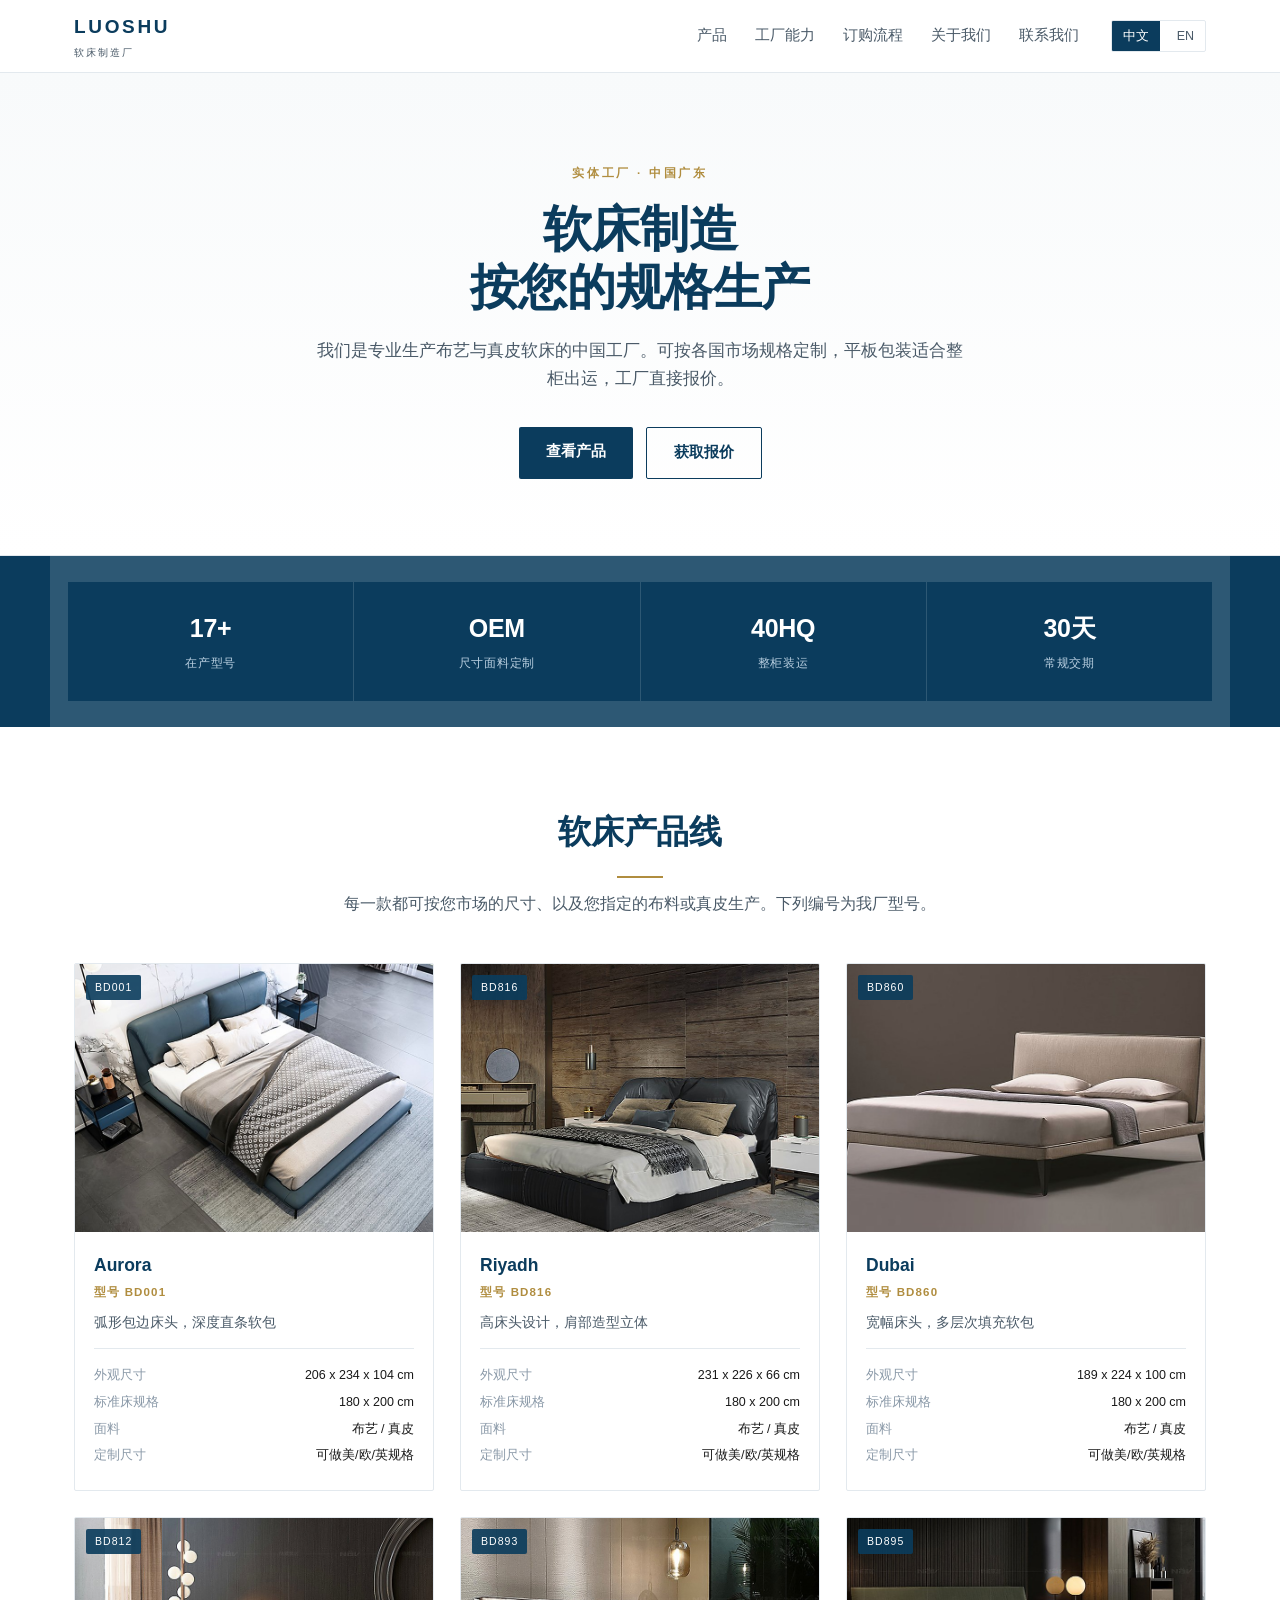
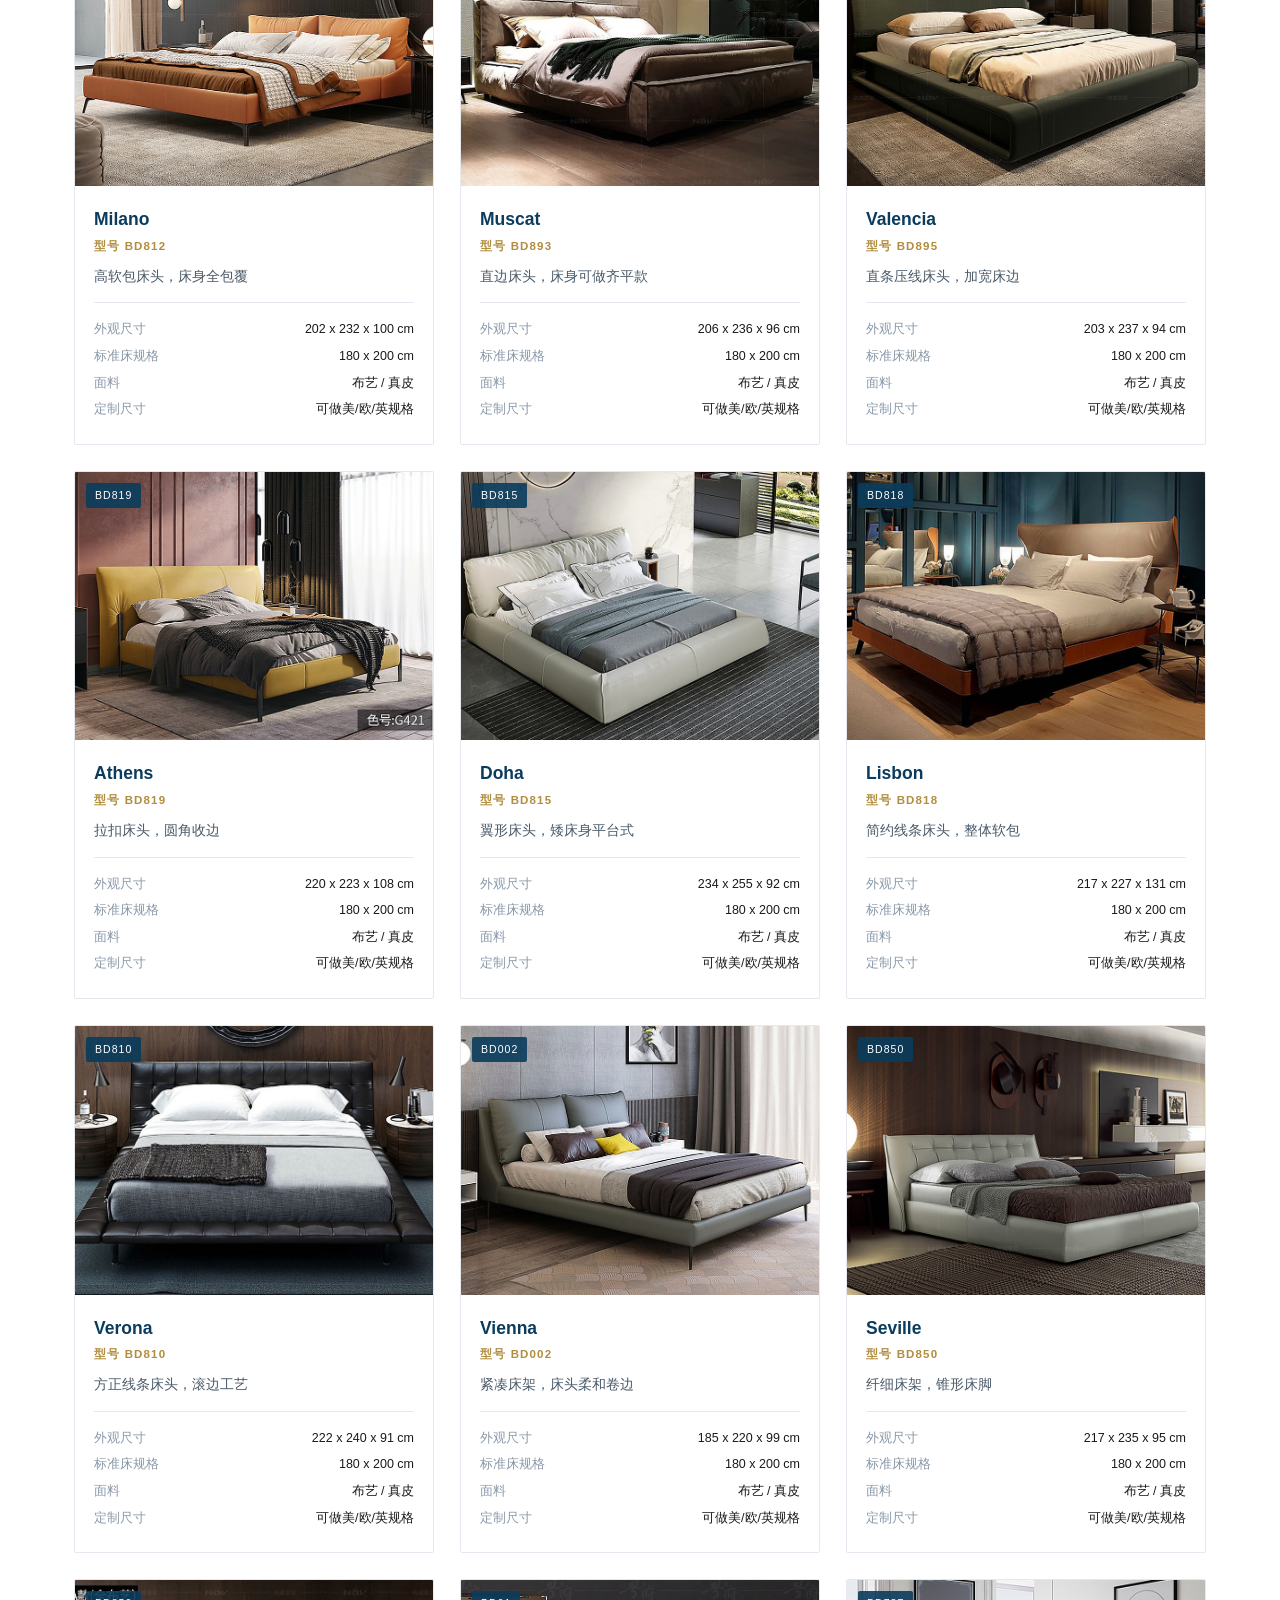
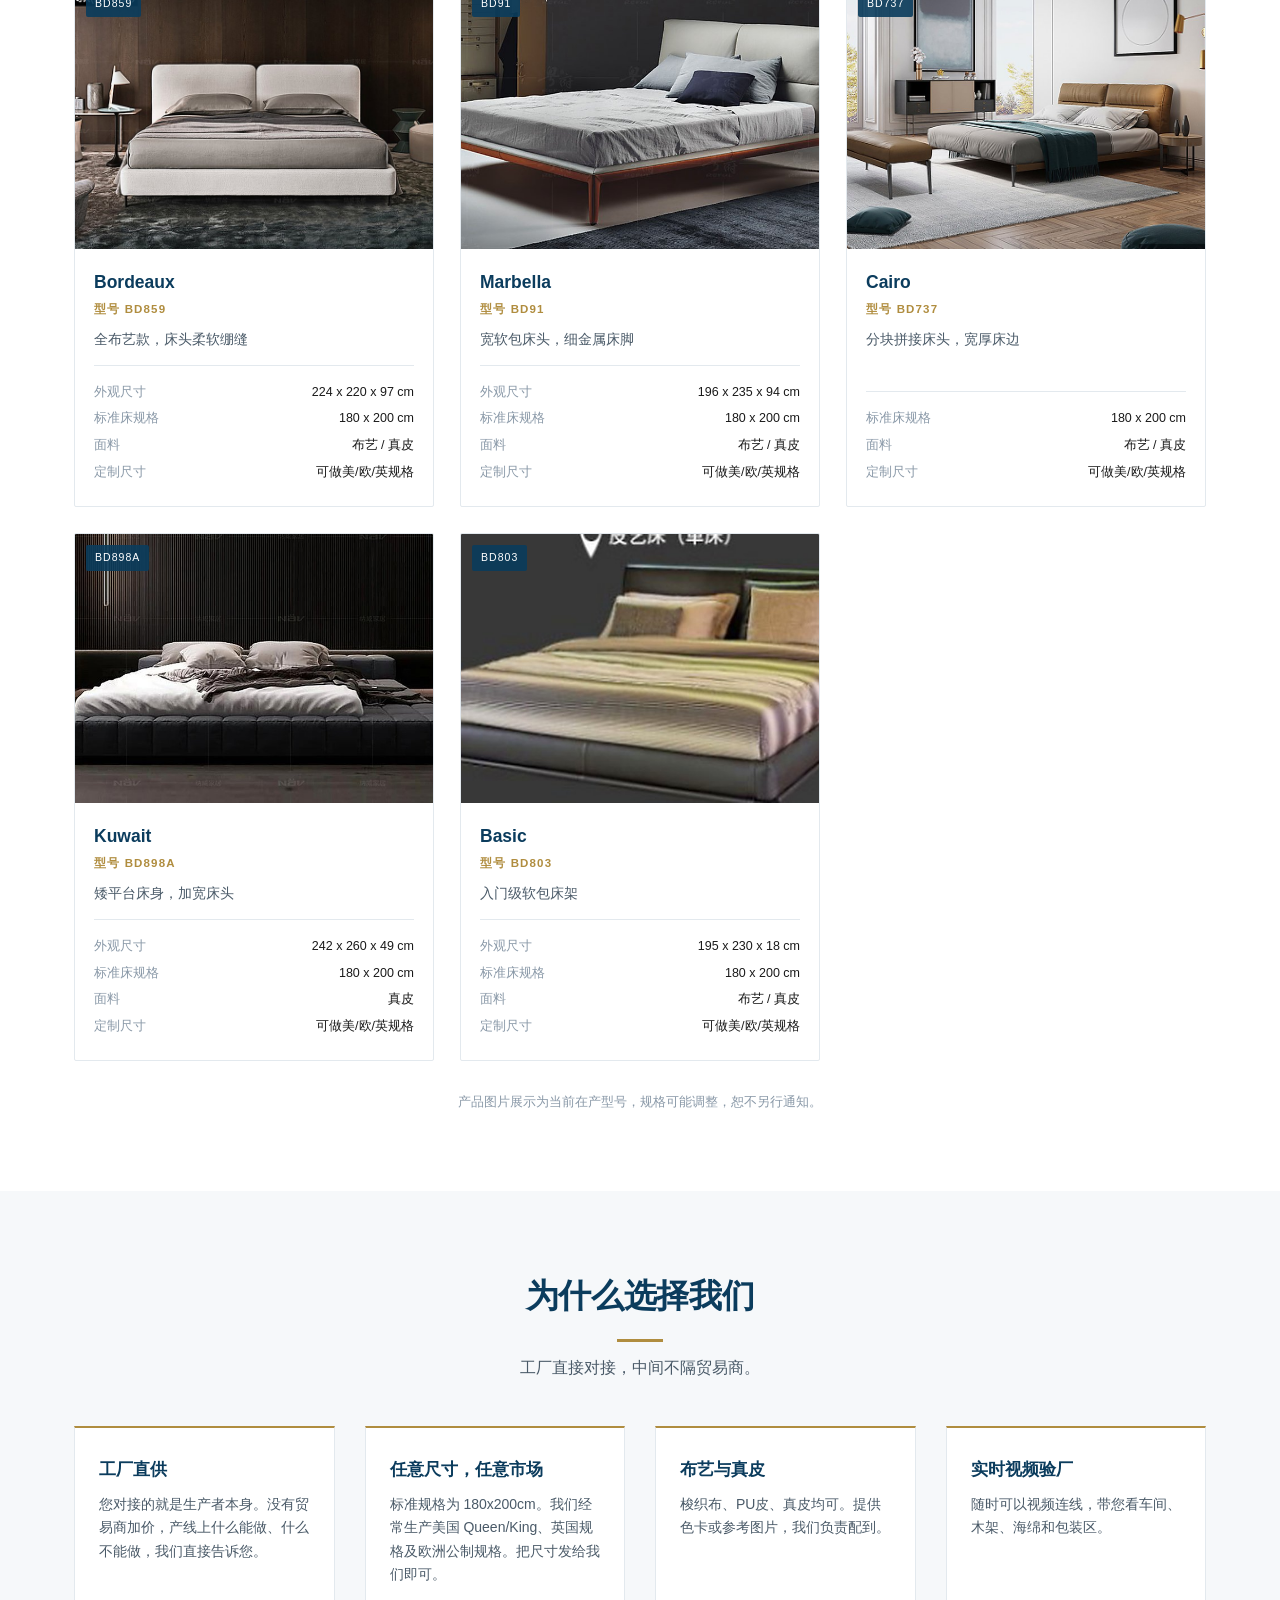
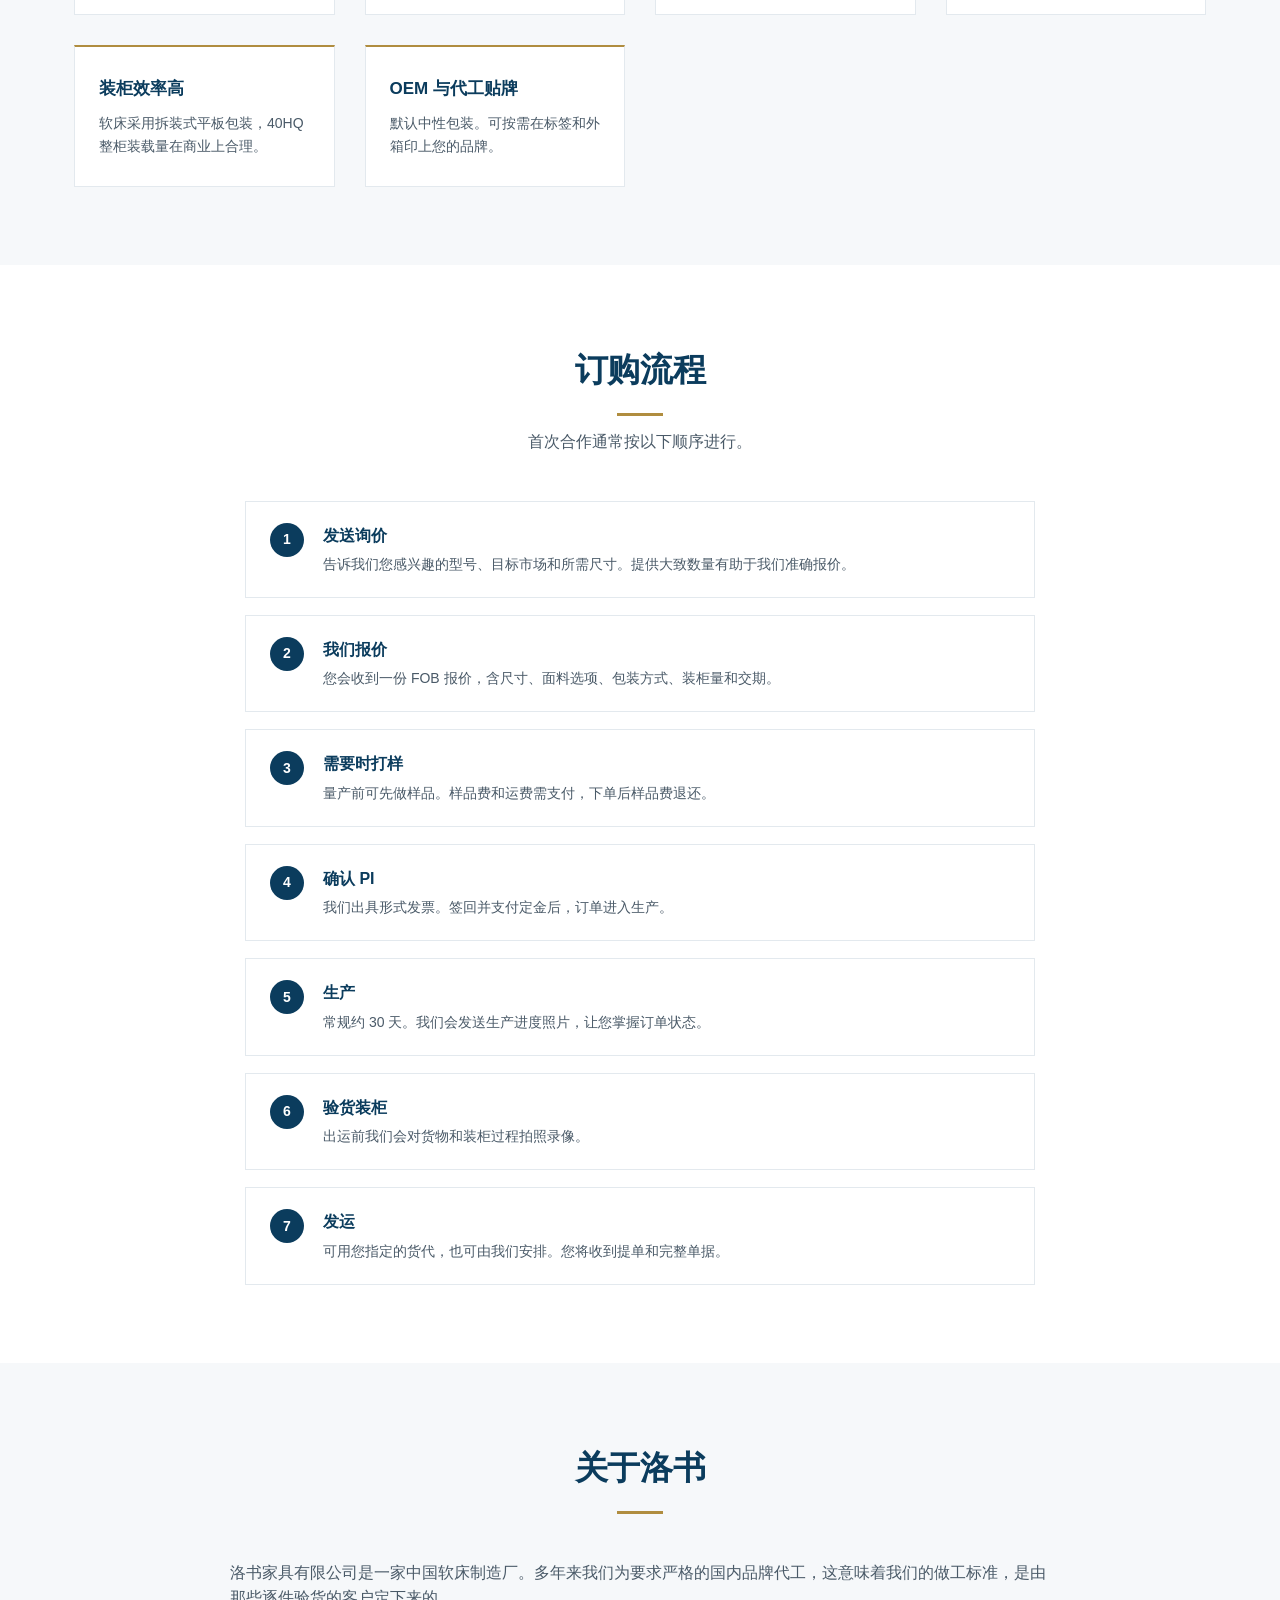
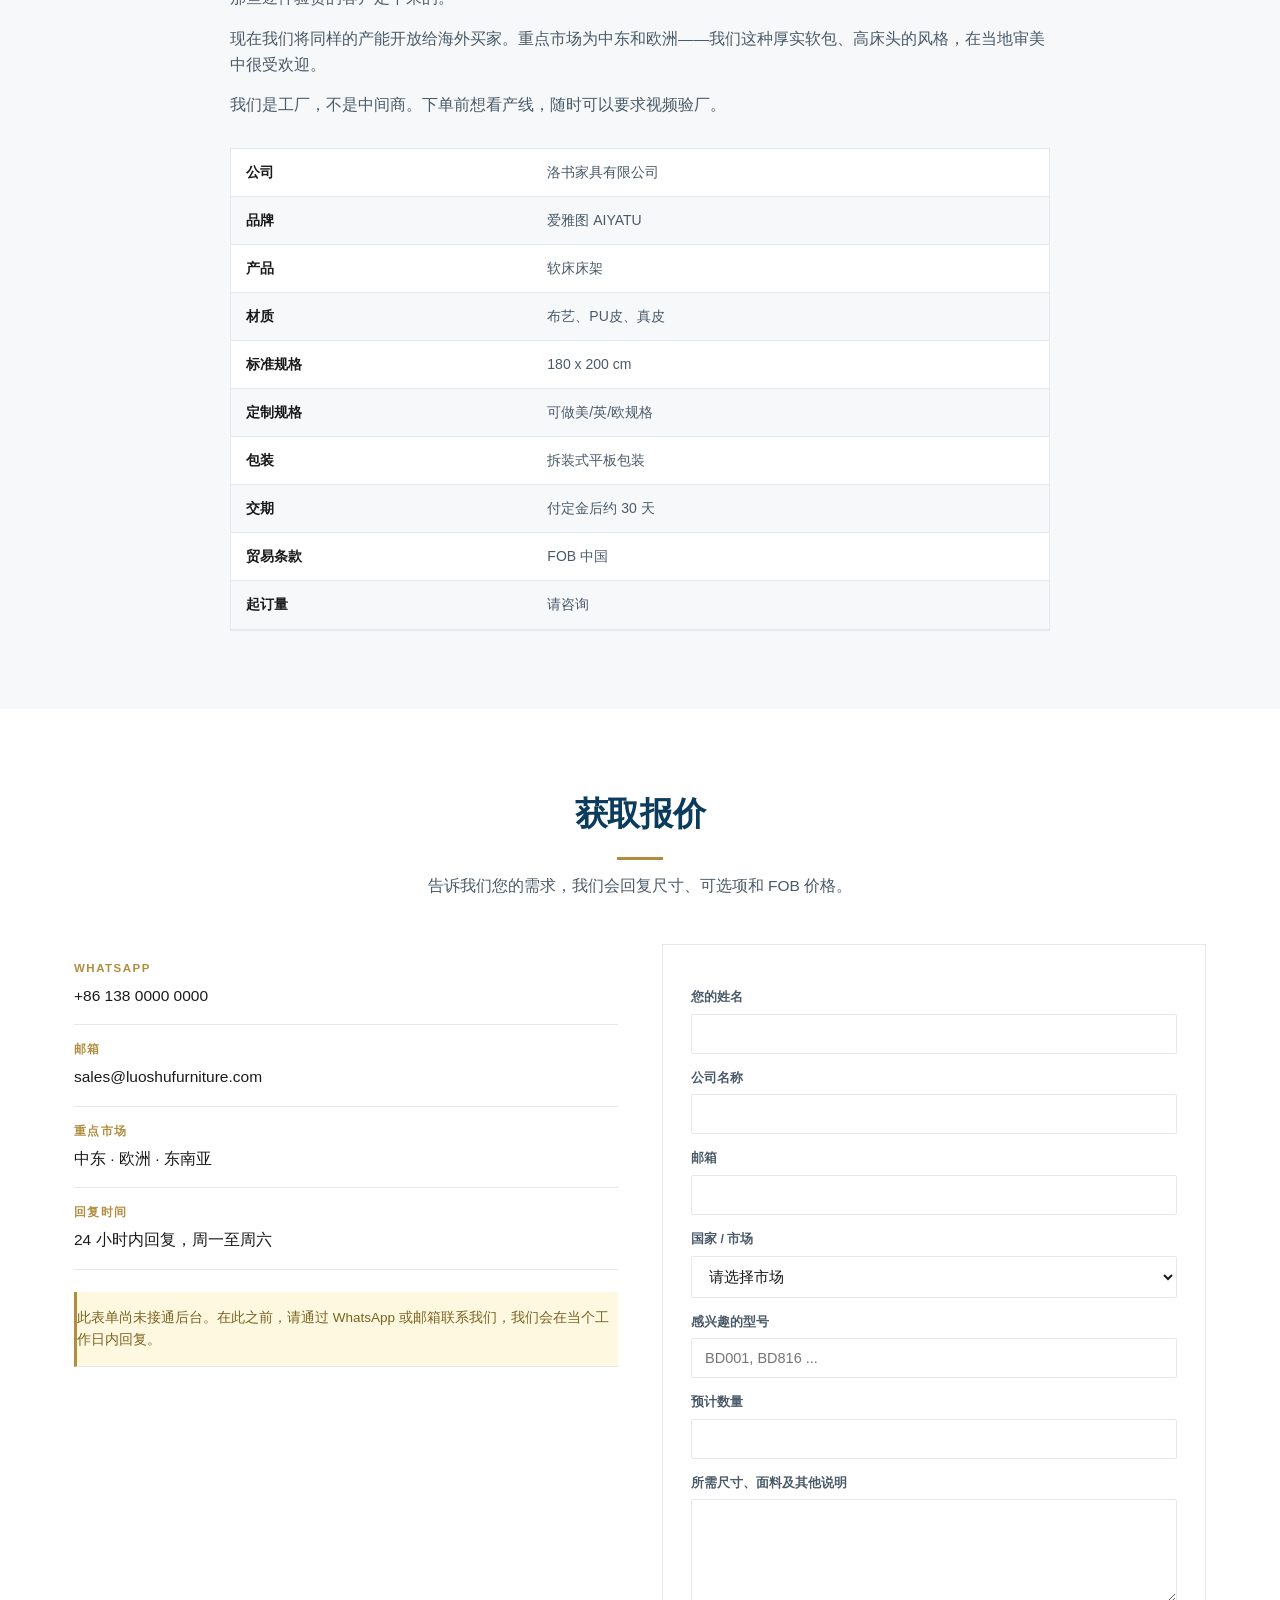
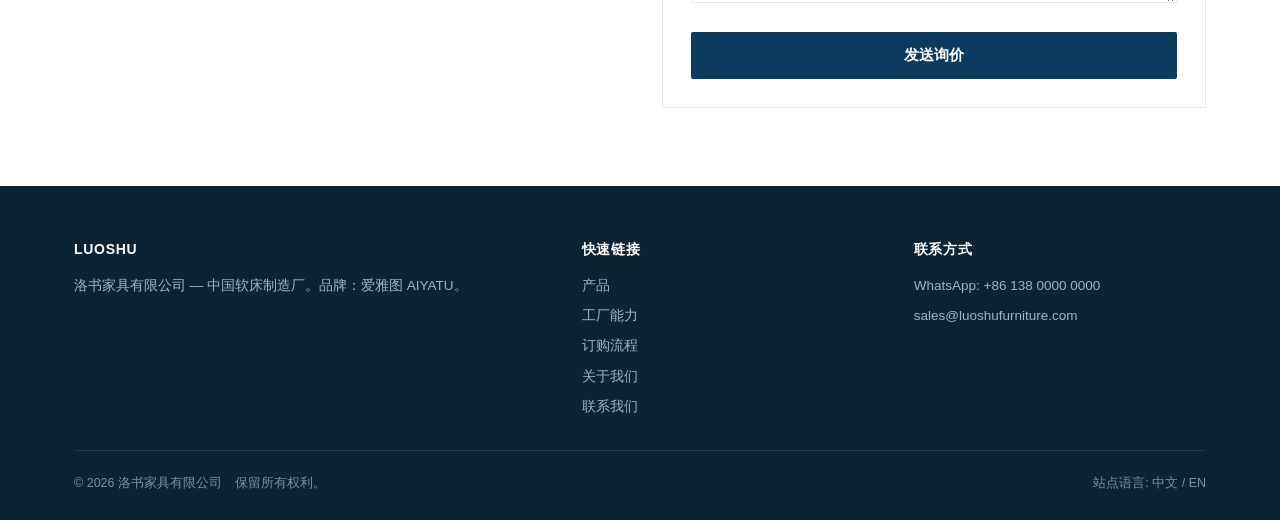
==== index.html @ 40e42cf0 "Luoshu Furniture bilingual export website" ====
<!DOCTYPE html>
<html lang="zh-CN">
<head>
<meta charset="UTF-8">
<meta name="viewport" content="width=device-width,initial-scale=1">
<title>洛书家具 | 中国软床制造厂</title>
<meta name="description" content="中国软床制造厂，生产布艺与真皮软床。可定制中东及欧洲市场规格，拆装式平板包装，FOB 工厂报价。">
<link rel="canonical" href="./">
<link rel="alternate" hreflang="en" href="en/">
<link rel="alternate" hreflang="zh-CN" href="./">
<meta property="og:title" content="洛书家具 | 中国软床制造厂">
<meta property="og:description" content="中国软床制造厂，生产布艺与真皮软床。可定制中东及欧洲市场规格，拆装式平板包装，FOB 工厂报价。">
<meta property="og:type" content="website">
<link rel="icon" type="image/svg+xml" href="assets/favicon.svg">
<link rel="stylesheet" href="assets/style.css">
</head><body>
<header><div class="wrap nav">
<a href="#" class="logo">LUOSHU<span>软床制造厂</span></a>
<button class="burger" aria-label="Menu">&#9776;</button>
<ul>
<li><a href="#products">产品</a></li>
<li><a href="#capability">工厂能力</a></li>
<li><a href="#process">订购流程</a></li>
<li><a href="#about">关于我们</a></li>
<li><a href="#contact">联系我们</a></li>
</ul>
<div class="lang">
<a class="on" href="./">中文</a><a href="en/">EN</a>
</div>
</div></header>
<div class="hero"><div class="wrap">
<div class="kicker">实体工厂 · 中国广东</div>
<h1>软床制造<br>按您的规格生产</h1>
<p>我们是专业生产布艺与真皮软床的中国工厂。可按各国市场规格定制，平板包装适合整柜出运，工厂直接报价。</p>
<div class="cta"><a class="btn btn-p" href="#products">查看产品</a><a class="btn btn-o" href="#contact">获取报价</a></div>
</div></div>
<div class="strip"><div class="wrap">
<div><b>17+</b><small>在产型号</small></div>
<div><b>OEM</b><small>尺寸面料定制</small></div>
<div><b>40HQ</b><small>整柜装运</small></div>
<div><b>30天</b><small>常规交期</small></div>
</div></div>
<section id="products"><div class="wrap">
<div class="head"><h2>软床产品线</h2><div class="rule"></div><p>每一款都可按您市场的尺寸、以及您指定的布料或真皮生产。下列编号为我厂型号。</p></div>
<div class="grid">
<div class="card">
<div class="ph"><span class="tag">BD001</span><img src="assets/products/bd001-thumb.jpg" alt="Aurora upholstered bed" loading="lazy"></div>
<div class="body">
<h3>Aurora</h3>
<div class="mdl">型号 BD001</div>
<div class="dsc">弧形包边床头，深度直条软包</div>
<div class="spec">
<div><span>外观尺寸</span><span>206 x 234 x 104 cm</span></div>
<div><span>标准床规格</span><span>180 x 200 cm</span></div>
<div><span>面料</span><span>布艺 / 真皮</span></div>
<div><span>定制尺寸</span><span>可做美/欧/英规格</span></div>
</div></div></div>
<div class="card">
<div class="ph"><span class="tag">BD816</span><img src="assets/products/bd816-thumb.jpg" alt="Riyadh upholstered bed" loading="lazy"></div>
<div class="body">
<h3>Riyadh</h3>
<div class="mdl">型号 BD816</div>
<div class="dsc">高床头设计，肩部造型立体</div>
<div class="spec">
<div><span>外观尺寸</span><span>231 x 226 x 66 cm</span></div>
<div><span>标准床规格</span><span>180 x 200 cm</span></div>
<div><span>面料</span><span>布艺 / 真皮</span></div>
<div><span>定制尺寸</span><span>可做美/欧/英规格</span></div>
</div></div></div>
<div class="card">
<div class="ph"><span class="tag">BD860</span><img src="assets/products/bd860-thumb.jpg" alt="Dubai upholstered bed" loading="lazy"></div>
<div class="body">
<h3>Dubai</h3>
<div class="mdl">型号 BD860</div>
<div class="dsc">宽幅床头，多层次填充软包</div>
<div class="spec">
<div><span>外观尺寸</span><span>189 x 224 x 100 cm</span></div>
<div><span>标准床规格</span><span>180 x 200 cm</span></div>
<div><span>面料</span><span>布艺 / 真皮</span></div>
<div><span>定制尺寸</span><span>可做美/欧/英规格</span></div>
</div></div></div>
<div class="card">
<div class="ph"><span class="tag">BD812</span><img src="assets/products/bd812-thumb.jpg" alt="Milano upholstered bed" loading="lazy"></div>
<div class="body">
<h3>Milano</h3>
<div class="mdl">型号 BD812</div>
<div class="dsc">高软包床头，床身全包覆</div>
<div class="spec">
<div><span>外观尺寸</span><span>202 x 232 x 100 cm</span></div>
<div><span>标准床规格</span><span>180 x 200 cm</span></div>
<div><span>面料</span><span>布艺 / 真皮</span></div>
<div><span>定制尺寸</span><span>可做美/欧/英规格</span></div>
</div></div></div>
<div class="card">
<div class="ph"><span class="tag">BD893</span><img src="assets/products/bd893-thumb.jpg" alt="Muscat upholstered bed" loading="lazy"></div>
<div class="body">
<h3>Muscat</h3>
<div class="mdl">型号 BD893</div>
<div class="dsc">直边床头，床身可做齐平款</div>
<div class="spec">
<div><span>外观尺寸</span><span>206 x 236 x 96 cm</span></div>
<div><span>标准床规格</span><span>180 x 200 cm</span></div>
<div><span>面料</span><span>布艺 / 真皮</span></div>
<div><span>定制尺寸</span><span>可做美/欧/英规格</span></div>
</div></div></div>
<div class="card">
<div class="ph"><span class="tag">BD895</span><img src="assets/products/bd895-thumb.jpg" alt="Valencia upholstered bed" loading="lazy"></div>
<div class="body">
<h3>Valencia</h3>
<div class="mdl">型号 BD895</div>
<div class="dsc">直条压线床头，加宽床边</div>
<div class="spec">
<div><span>外观尺寸</span><span>203 x 237 x 94 cm</span></div>
<div><span>标准床规格</span><span>180 x 200 cm</span></div>
<div><span>面料</span><span>布艺 / 真皮</span></div>
<div><span>定制尺寸</span><span>可做美/欧/英规格</span></div>
</div></div></div>
<div class="card">
<div class="ph"><span class="tag">BD819</span><img src="assets/products/bd819-thumb.jpg" alt="Athens upholstered bed" loading="lazy"></div>
<div class="body">
<h3>Athens</h3>
<div class="mdl">型号 BD819</div>
<div class="dsc">拉扣床头，圆角收边</div>
<div class="spec">
<div><span>外观尺寸</span><span>220 x 223 x 108 cm</span></div>
<div><span>标准床规格</span><span>180 x 200 cm</span></div>
<div><span>面料</span><span>布艺 / 真皮</span></div>
<div><span>定制尺寸</span><span>可做美/欧/英规格</span></div>
</div></div></div>
<div class="card">
<div class="ph"><span class="tag">BD815</span><img src="assets/products/bd815-thumb.jpg" alt="Doha upholstered bed" loading="lazy"></div>
<div class="body">
<h3>Doha</h3>
<div class="mdl">型号 BD815</div>
<div class="dsc">翼形床头，矮床身平台式</div>
<div class="spec">
<div><span>外观尺寸</span><span>234 x 255 x 92 cm</span></div>
<div><span>标准床规格</span><span>180 x 200 cm</span></div>
<div><span>面料</span><span>布艺 / 真皮</span></div>
<div><span>定制尺寸</span><span>可做美/欧/英规格</span></div>
</div></div></div>
<div class="card">
<div class="ph"><span class="tag">BD818</span><img src="assets/products/bd818-thumb.jpg" alt="Lisbon upholstered bed" loading="lazy"></div>
<div class="body">
<h3>Lisbon</h3>
<div class="mdl">型号 BD818</div>
<div class="dsc">简约线条床头，整体软包</div>
<div class="spec">
<div><span>外观尺寸</span><span>217 x 227 x 131 cm</span></div>
<div><span>标准床规格</span><span>180 x 200 cm</span></div>
<div><span>面料</span><span>布艺 / 真皮</span></div>
<div><span>定制尺寸</span><span>可做美/欧/英规格</span></div>
</div></div></div>
<div class="card">
<div class="ph"><span class="tag">BD810</span><img src="assets/products/bd810-thumb.jpg" alt="Verona upholstered bed" loading="lazy"></div>
<div class="body">
<h3>Verona</h3>
<div class="mdl">型号 BD810</div>
<div class="dsc">方正线条床头，滚边工艺</div>
<div class="spec">
<div><span>外观尺寸</span><span>222 x 240 x 91 cm</span></div>
<div><span>标准床规格</span><span>180 x 200 cm</span></div>
<div><span>面料</span><span>布艺 / 真皮</span></div>
<div><span>定制尺寸</span><span>可做美/欧/英规格</span></div>
</div></div></div>
<div class="card">
<div class="ph"><span class="tag">BD002</span><img src="assets/products/bd002-thumb.jpg" alt="Vienna upholstered bed" loading="lazy"></div>
<div class="body">
<h3>Vienna</h3>
<div class="mdl">型号 BD002</div>
<div class="dsc">紧凑床架，床头柔和卷边</div>
<div class="spec">
<div><span>外观尺寸</span><span>185 x 220 x 99 cm</span></div>
<div><span>标准床规格</span><span>180 x 200 cm</span></div>
<div><span>面料</span><span>布艺 / 真皮</span></div>
<div><span>定制尺寸</span><span>可做美/欧/英规格</span></div>
</div></div></div>
<div class="card">
<div class="ph"><span class="tag">BD850</span><img src="assets/products/bd850-thumb.jpg" alt="Seville upholstered bed" loading="lazy"></div>
<div class="body">
<h3>Seville</h3>
<div class="mdl">型号 BD850</div>
<div class="dsc">纤细床架，锥形床脚</div>
<div class="spec">
<div><span>外观尺寸</span><span>217 x 235 x 95 cm</span></div>
<div><span>标准床规格</span><span>180 x 200 cm</span></div>
<div><span>面料</span><span>布艺 / 真皮</span></div>
<div><span>定制尺寸</span><span>可做美/欧/英规格</span></div>
</div></div></div>
<div class="card">
<div class="ph"><span class="tag">BD859</span><img src="assets/products/bd859-thumb.jpg" alt="Bordeaux upholstered bed" loading="lazy"></div>
<div class="body">
<h3>Bordeaux</h3>
<div class="mdl">型号 BD859</div>
<div class="dsc">全布艺款，床头柔软绷缝</div>
<div class="spec">
<div><span>外观尺寸</span><span>224 x 220 x 97 cm</span></div>
<div><span>标准床规格</span><span>180 x 200 cm</span></div>
<div><span>面料</span><span>布艺 / 真皮</span></div>
<div><span>定制尺寸</span><span>可做美/欧/英规格</span></div>
</div></div></div>
<div class="card">
<div class="ph"><span class="tag">BD91</span><img src="assets/products/bd91-thumb.jpg" alt="Marbella upholstered bed" loading="lazy"></div>
<div class="body">
<h3>Marbella</h3>
<div class="mdl">型号 BD91</div>
<div class="dsc">宽软包床头，细金属床脚</div>
<div class="spec">
<div><span>外观尺寸</span><span>196 x 235 x 94 cm</span></div>
<div><span>标准床规格</span><span>180 x 200 cm</span></div>
<div><span>面料</span><span>布艺 / 真皮</span></div>
<div><span>定制尺寸</span><span>可做美/欧/英规格</span></div>
</div></div></div>
<div class="card">
<div class="ph"><span class="tag">BD737</span><img src="assets/products/bd737-thumb.jpg" alt="Cairo upholstered bed" loading="lazy"></div>
<div class="body">
<h3>Cairo</h3>
<div class="mdl">型号 BD737</div>
<div class="dsc">分块拼接床头，宽厚床边</div>
<div class="spec">
<div><span>标准床规格</span><span>180 x 200 cm</span></div>
<div><span>面料</span><span>布艺 / 真皮</span></div>
<div><span>定制尺寸</span><span>可做美/欧/英规格</span></div>
</div></div></div>
<div class="card">
<div class="ph"><span class="tag">BD898A</span><img src="assets/products/bd898a-thumb.jpg" alt="Kuwait upholstered bed" loading="lazy"></div>
<div class="body">
<h3>Kuwait</h3>
<div class="mdl">型号 BD898A</div>
<div class="dsc">矮平台床身，加宽床头</div>
<div class="spec">
<div><span>外观尺寸</span><span>242 x 260 x 49 cm</span></div>
<div><span>标准床规格</span><span>180 x 200 cm</span></div>
<div><span>面料</span><span>真皮</span></div>
<div><span>定制尺寸</span><span>可做美/欧/英规格</span></div>
</div></div></div>
<div class="card">
<div class="ph"><span class="tag">BD803</span><img src="assets/products/bd803-thumb.jpg" alt="Basic upholstered bed" loading="lazy"></div>
<div class="body">
<h3>Basic</h3>
<div class="mdl">型号 BD803</div>
<div class="dsc">入门级软包床架</div>
<div class="spec">
<div><span>外观尺寸</span><span>195 x 230 x 18 cm</span></div>
<div><span>标准床规格</span><span>180 x 200 cm</span></div>
<div><span>面料</span><span>布艺 / 真皮</span></div>
<div><span>定制尺寸</span><span>可做美/欧/英规格</span></div>
</div></div></div>
</div>
<p style="text-align:center;margin-top:30px;font-size:13px;color:#8a99a8">产品图片展示为当前在产型号，规格可能调整，恕不另行通知。</p>
</div></section>
<section id="capability" class="alt"><div class="wrap">
<div class="head"><h2>为什么选择我们</h2><div class="rule"></div><p>工厂直接对接，中间不隔贸易商。</p></div>
<div class="feat">
<div class="fitem"><h3>工厂直供</h3><p>您对接的就是生产者本身。没有贸易商加价，产线上什么能做、什么不能做，我们直接告诉您。</p></div>
<div class="fitem"><h3>任意尺寸，任意市场</h3><p>标准规格为 180x200cm。我们经常生产美国 Queen/King、英国规格及欧洲公制规格。把尺寸发给我们即可。</p></div>
<div class="fitem"><h3>布艺与真皮</h3><p>梭织布、PU皮、真皮均可。提供色卡或参考图片，我们负责配到。</p></div>
<div class="fitem"><h3>实时视频验厂</h3><p>随时可以视频连线，带您看车间、木架、海绵和包装区。</p></div>
<div class="fitem"><h3>装柜效率高</h3><p>软床采用拆装式平板包装，40HQ 整柜装载量在商业上合理。</p></div>
<div class="fitem"><h3>OEM 与代工贴牌</h3><p>默认中性包装。可按需在标签和外箱印上您的品牌。</p></div>
</div></div></section>
<section id="process"><div class="wrap">
<div class="head"><h2>订购流程</h2><div class="rule"></div><p>首次合作通常按以下顺序进行。</p></div>
<div class="steps">
<div class="step"><div><h3>发送询价</h3><p>告诉我们您感兴趣的型号、目标市场和所需尺寸。提供大致数量有助于我们准确报价。</p></div></div>
<div class="step"><div><h3>我们报价</h3><p>您会收到一份 FOB 报价，含尺寸、面料选项、包装方式、装柜量和交期。</p></div></div>
<div class="step"><div><h3>需要时打样</h3><p>量产前可先做样品。样品费和运费需支付，下单后样品费退还。</p></div></div>
<div class="step"><div><h3>确认 PI</h3><p>我们出具形式发票。签回并支付定金后，订单进入生产。</p></div></div>
<div class="step"><div><h3>生产</h3><p>常规约 30 天。我们会发送生产进度照片，让您掌握订单状态。</p></div></div>
<div class="step"><div><h3>验货装柜</h3><p>出运前我们会对货物和装柜过程拍照录像。</p></div></div>
<div class="step"><div><h3>发运</h3><p>可用您指定的货代，也可由我们安排。您将收到提单和完整单据。</p></div></div>
</div></div></section>
<section id="about" class="alt"><div class="wrap">
<div class="head"><h2>关于洛书</h2><div class="rule"></div></div>
<div style="max-width:820px;margin:0 auto">
<p style="margin-bottom:15px;color:#4a5a68;font-size:15.5px">洛书家具有限公司是一家中国软床制造厂。多年来我们为要求严格的国内品牌代工，这意味着我们的做工标准，是由那些逐件验货的客户定下来的。</p>
<p style="margin-bottom:15px;color:#4a5a68;font-size:15.5px">现在我们将同样的产能开放给海外买家。重点市场为中东和欧洲——我们这种厚实软包、高床头的风格，在当地审美中很受欢迎。</p>
<p style="margin-bottom:15px;color:#4a5a68;font-size:15.5px">我们是工厂，不是中间商。下单前想看产线，随时可以要求视频验厂。</p>
<div class="tblwrap" style="margin-top:30px"><table class="tbl">
<tr><td>公司</td><td>洛书家具有限公司</td></tr>
<tr><td>品牌</td><td>爱雅图 AIYATU</td></tr>
<tr><td>产品</td><td>软床床架</td></tr>
<tr><td>材质</td><td>布艺、PU皮、真皮</td></tr>
<tr><td>标准规格</td><td>180 x 200 cm</td></tr>
<tr><td>定制规格</td><td>可做美/英/欧规格</td></tr>
<tr><td>包装</td><td>拆装式平板包装</td></tr>
<tr><td>交期</td><td>付定金后约 30 天</td></tr>
<tr><td>贸易条款</td><td>FOB 中国</td></tr>
<tr><td>起订量</td><td>请咨询</td></tr>
</table></div></div></div></section>
<section id="contact"><div class="wrap">
<div class="head"><h2>获取报价</h2><div class="rule"></div><p>告诉我们您的需求，我们会回复尺寸、可选项和 FOB 价格。</p></div>
<div class="cbox">
<div class="cinfo">
<div><b>WhatsApp</b><a href="https://wa.me/8613800000000" target="_blank" rel="noopener">+86 138 0000 0000</a></div>
<div><b>邮箱</b><a href="mailto:sales@luoshufurniture.com">sales@luoshufurniture.com</a></div>
<div><b>重点市场</b><span>中东 · 欧洲 · 东南亚</span></div>
<div><b>回复时间</b><span>24 小时内回复，周一至周六</span></div>
<div class="note">此表单尚未接通后台。在此之前，请通过 WhatsApp 或邮箱联系我们，我们会在当个工作日内回复。</div>
</div>
<form onsubmit="return false">
<label>您的姓名</label><input type="text" name="name">
<label>公司名称</label><input type="text" name="company">
<label>邮箱</label><input type="email" name="email">
<label>国家 / 市场</label><select name="market"><option value="">请选择市场</option>
<option>阿联酋</option>
<option>沙特阿拉伯</option>
<option>卡塔尔</option>
<option>科威特</option>
<option>阿曼</option>
<option>德国</option>
<option>荷兰</option>
<option>波兰</option>
<option>英国</option>
<option>马来西亚</option>
<option>其他</option>
</select>
<label>感兴趣的型号</label><input type="text" name="models" placeholder="BD001, BD816 ...">
<label>预计数量</label><input type="text" name="qty">
<label>所需尺寸、面料及其他说明</label><textarea name="msg"></textarea>
<button type="submit">发送询价</button>
</form>
</div></div></section>
<footer><div class="wrap">
<div class="fgrid">
<div><h4>LUOSHU</h4><p>洛书家具有限公司 — 中国软床制造厂。品牌：爱雅图 AIYATU。</p></div>
<div><h4>快速链接</h4><ul>
<li><a href="#products">产品</a></li>
<li><a href="#capability">工厂能力</a></li>
<li><a href="#process">订购流程</a></li>
<li><a href="#about">关于我们</a></li>
<li><a href="#contact">联系我们</a></li>
</ul></div>
<div><h4>联系方式</h4><ul>
<li><a href="https://wa.me/8613800000000" target="_blank" rel="noopener">WhatsApp: +86 138 0000 0000</a></li>
<li><a href="mailto:sales@luoshufurniture.com">sales@luoshufurniture.com</a></li>
</ul></div>
</div>
<div class="fbot"><span>&copy; 2026 洛书家具有限公司　保留所有权利。</span><span>站点语言: 中文 / <a href='en/'>EN</a></span></div>
</div></footer>
<script src="assets/main.js"></script>
</body></html>
---- assets/style.css ----
:root{
  --ink:#1a1a1a; --ink2:#4a5a68; --line:#e3e9ee; --bg:#ffffff; --soft:#f6f8fa;
  --brand:#0b3c5d; --brand2:#1b6ca8; --gold:#b08d3f; --radius:2px;
  --max:1180px;
}
*{box-sizing:border-box;margin:0;padding:0}
html{scroll-behavior:smooth}
body{font-family:"Segoe UI",-apple-system,"Helvetica Neue","Microsoft YaHei",sans-serif;
  color:var(--ink);background:var(--bg);line-height:1.65;-webkit-font-smoothing:antialiased}
img{max-width:100%;display:block;height:auto}
a{color:inherit;text-decoration:none}
.wrap{max-width:var(--max);margin:0 auto;padding:0 24px}

/* header */
header{position:sticky;top:0;z-index:50;background:rgba(255,255,255,.94);
  backdrop-filter:saturate(180%) blur(8px);border-bottom:1px solid var(--line)}
.nav{display:flex;align-items:center;gap:32px;height:72px}
.logo{font-size:19px;font-weight:700;letter-spacing:.14em;color:var(--brand)}
.logo span{display:block;font-size:9.5px;font-weight:400;letter-spacing:.22em;color:var(--ink2);margin-top:2px}
.nav ul{display:flex;gap:28px;list-style:none;margin-left:auto;font-size:14.5px}
.nav ul a{color:var(--ink2);padding:6px 0;border-bottom:1.5px solid transparent;transition:.18s}
.nav ul a:hover,.nav ul a.on{color:var(--brand);border-color:var(--gold)}
.lang{display:flex;gap:6px;font-size:12.5px;border:1px solid var(--line);border-radius:2px;overflow:hidden}
.lang a{padding:5px 11px;color:var(--ink2)}
.lang a.on{background:var(--brand);color:#fff}
.burger{display:none;margin-left:auto;font-size:22px;color:var(--brand);background:none;border:0;cursor:pointer}

/* hero */
.hero{background:linear-gradient(180deg,#f8fafb,#fff);border-bottom:1px solid var(--line);
  padding:86px 0 76px;text-align:center}
.hero h1{font-size:clamp(31px,4.4vw,49px);font-weight:700;letter-spacing:-.4px;line-height:1.18;color:var(--brand)}
.hero p{max-width:660px;margin:20px auto 0;font-size:17px;color:var(--ink2)}
.kicker{display:inline-block;font-size:11.5px;letter-spacing:.24em;color:var(--gold);
  text-transform:uppercase;margin-bottom:18px;font-weight:600}
.cta{display:inline-flex;gap:13px;margin-top:34px;flex-wrap:wrap;justify-content:center}
.btn{display:inline-block;padding:13px 27px;font-size:14.5px;font-weight:600;border-radius:2px;transition:.18s}
.btn-p{background:var(--brand);color:#fff}
.btn-p:hover{background:#08283d}
.btn-o{border:1.5px solid var(--brand);color:var(--brand)}
.btn-o:hover{background:var(--brand);color:#fff}

/* strip */
.strip{background:var(--brand);color:#fff;padding:0}
.strip .wrap{display:grid;grid-template-columns:repeat(4,1fr);gap:1px;background:rgba(255,255,255,.14)}
.strip div{background:var(--brand);padding:26px 18px;text-align:center}
.strip b{display:block;font-size:25px;font-weight:700;letter-spacing:-.3px}
.strip small{font-size:11.5px;color:#b9cfe0;letter-spacing:.06em}

/* sections */
section{padding:78px 0}
.alt{background:var(--soft)}
.head{text-align:center;max-width:680px;margin:0 auto 46px}
.head h2{font-size:clamp(24px,3vw,33px);color:var(--brand);font-weight:700;letter-spacing:-.3px}
.head p{margin-top:13px;color:var(--ink2);font-size:15.5px}
.rule{width:46px;height:2.5px;background:var(--gold);margin:16px auto 0}

/* grid */
.grid{display:grid;grid-template-columns:repeat(auto-fill,minmax(272px,1fr));gap:26px}
.card{background:#fff;border:1px solid var(--line);border-radius:2px;overflow:hidden;
  transition:.22s;display:flex;flex-direction:column}
.card:hover{box-shadow:0 10px 30px rgba(11,60,93,.10);transform:translateY(-3px);border-color:#c9d6e0}
.card .ph{background:var(--soft);aspect-ratio:4/3;overflow:hidden;position:relative}
.card .ph img{width:100%;height:100%;object-fit:cover;transition:.4s}
.card:hover .ph img{transform:scale(1.045)}
.tag{position:absolute;top:11px;left:11px;background:rgba(11,60,93,.9);color:#fff;
  font-size:10.5px;letter-spacing:.1em;padding:4px 9px;border-radius:2px}
.card .body{padding:19px 19px 21px;flex:1;display:flex;flex-direction:column}
.card h3{font-size:17.5px;color:var(--brand);font-weight:700}
.card .mdl{font-size:11.5px;color:var(--gold);letter-spacing:.1em;margin-top:3px;font-weight:600}
.card .dsc{font-size:13.5px;color:var(--ink2);margin-top:10px;flex:1}
.spec{margin-top:14px;padding-top:13px;border-top:1px solid var(--line);font-size:12.5px;color:var(--ink2)}
.spec div{display:flex;justify-content:space-between;gap:10px;padding:3px 0}
.spec span:first-child{color:#8a99a8}
.spec span:last-child{text-align:right;font-weight:500;color:var(--ink)}

/* features */
.feat{display:grid;grid-template-columns:repeat(auto-fit,minmax(255px,1fr));gap:30px}
.fitem{padding:28px 24px;background:#fff;border:1px solid var(--line);border-top:2.5px solid var(--gold)}
.fitem h3{font-size:17px;color:var(--brand);margin-bottom:9px}
.fitem p{font-size:14px;color:var(--ink2)}

/* steps */
.steps{counter-reset:s;display:grid;gap:17px;max-width:790px;margin:0 auto}
.step{counter-increment:s;display:flex;gap:19px;align-items:flex-start;
  background:#fff;padding:21px 24px;border:1px solid var(--line)}
.step::before{content:counter(s);flex:0 0 34px;height:34px;border-radius:50%;
  background:var(--brand);color:#fff;display:grid;place-items:center;font-size:14px;font-weight:700}
.step h3{font-size:16px;color:var(--brand);margin-bottom:4px}
.step p{font-size:14px;color:var(--ink2)}

/* table */
.tbl{width:100%;border-collapse:collapse;font-size:14px;background:#fff}
.tbl th{background:var(--brand);color:#fff;padding:13px 15px;text-align:left;font-size:13px;font-weight:600}
.tbl td{padding:12px 15px;border-bottom:1px solid var(--line);color:var(--ink2)}
.tbl tr:nth-child(even) td{background:var(--soft)}
.tbl td:first-child{font-weight:600;color:var(--ink);white-space:nowrap}
.tblwrap{overflow-x:auto;border:1px solid var(--line)}

/* contact */
.cbox{display:grid;grid-template-columns:1fr 1fr;gap:44px;align-items:start}
.cinfo div{padding:15px 0;border-bottom:1px solid var(--line)}
.cinfo b{display:block;font-size:11.5px;letter-spacing:.13em;color:var(--gold);
  text-transform:uppercase;margin-bottom:5px}
.cinfo a,.cinfo span{font-size:15.5px;color:var(--ink)}
.note{background:#fff8e1;border-left:3px solid var(--gold);padding:16px 19px;font-size:13.5px;color:#7a6320;margin-top:22px}
form{background:#fff;border:1px solid var(--line);padding:28px}
label{display:block;font-size:12.5px;font-weight:600;color:var(--ink2);margin:14px 0 6px}
input,select,textarea{width:100%;padding:11px 13px;border:1px solid var(--line);
  border-radius:2px;font-family:inherit;font-size:14.5px;color:var(--ink);background:#fff}
input:focus,select:focus,textarea:focus{outline:none;border-color:var(--brand2)}
textarea{min-height:104px;resize:vertical}
button[type=submit]{width:100%;margin-top:20px;padding:14px;background:var(--brand);color:#fff;
  border:0;font-size:15px;font-weight:600;cursor:pointer;font-family:inherit;border-radius:2px}
button[type=submit]:hover{background:#08283d}

/* footer */
footer{background:#0a2436;color:#9fb3c8;padding:52px 0 26px;font-size:13.5px}
.fgrid{display:grid;grid-template-columns:1.6fr 1fr 1fr;gap:40px;padding-bottom:32px;
  border-bottom:1px solid rgba(255,255,255,.1)}
footer h4{color:#fff;font-size:14px;margin-bottom:14px;letter-spacing:.05em}
footer ul{list-style:none;display:grid;gap:8px}
footer a:hover{color:#fff}
.fbot{padding-top:22px;display:flex;justify-content:space-between;gap:16px;flex-wrap:wrap;font-size:12.5px;color:#7b8fa3}

@media(max-width:880px){
  .cbox{grid-template-columns:1fr}
  .strip .wrap{grid-template-columns:repeat(2,1fr)}
  .fgrid{grid-template-columns:1fr;gap:26px}
}
@media(max-width:720px){
  .nav ul{display:none;position:absolute;top:72px;left:0;right:0;background:#fff;
    flex-direction:column;padding:14px 24px;border-bottom:1px solid var(--line);gap:2px}
  .nav ul.open{display:flex}
  .nav ul a{display:block;padding:11px 0;border-bottom:1px solid var(--line)}
  .burger{display:block}
  .lang{order:3}
  section{padding:56px 0}
  .hero{padding:60px 0 54px}
}
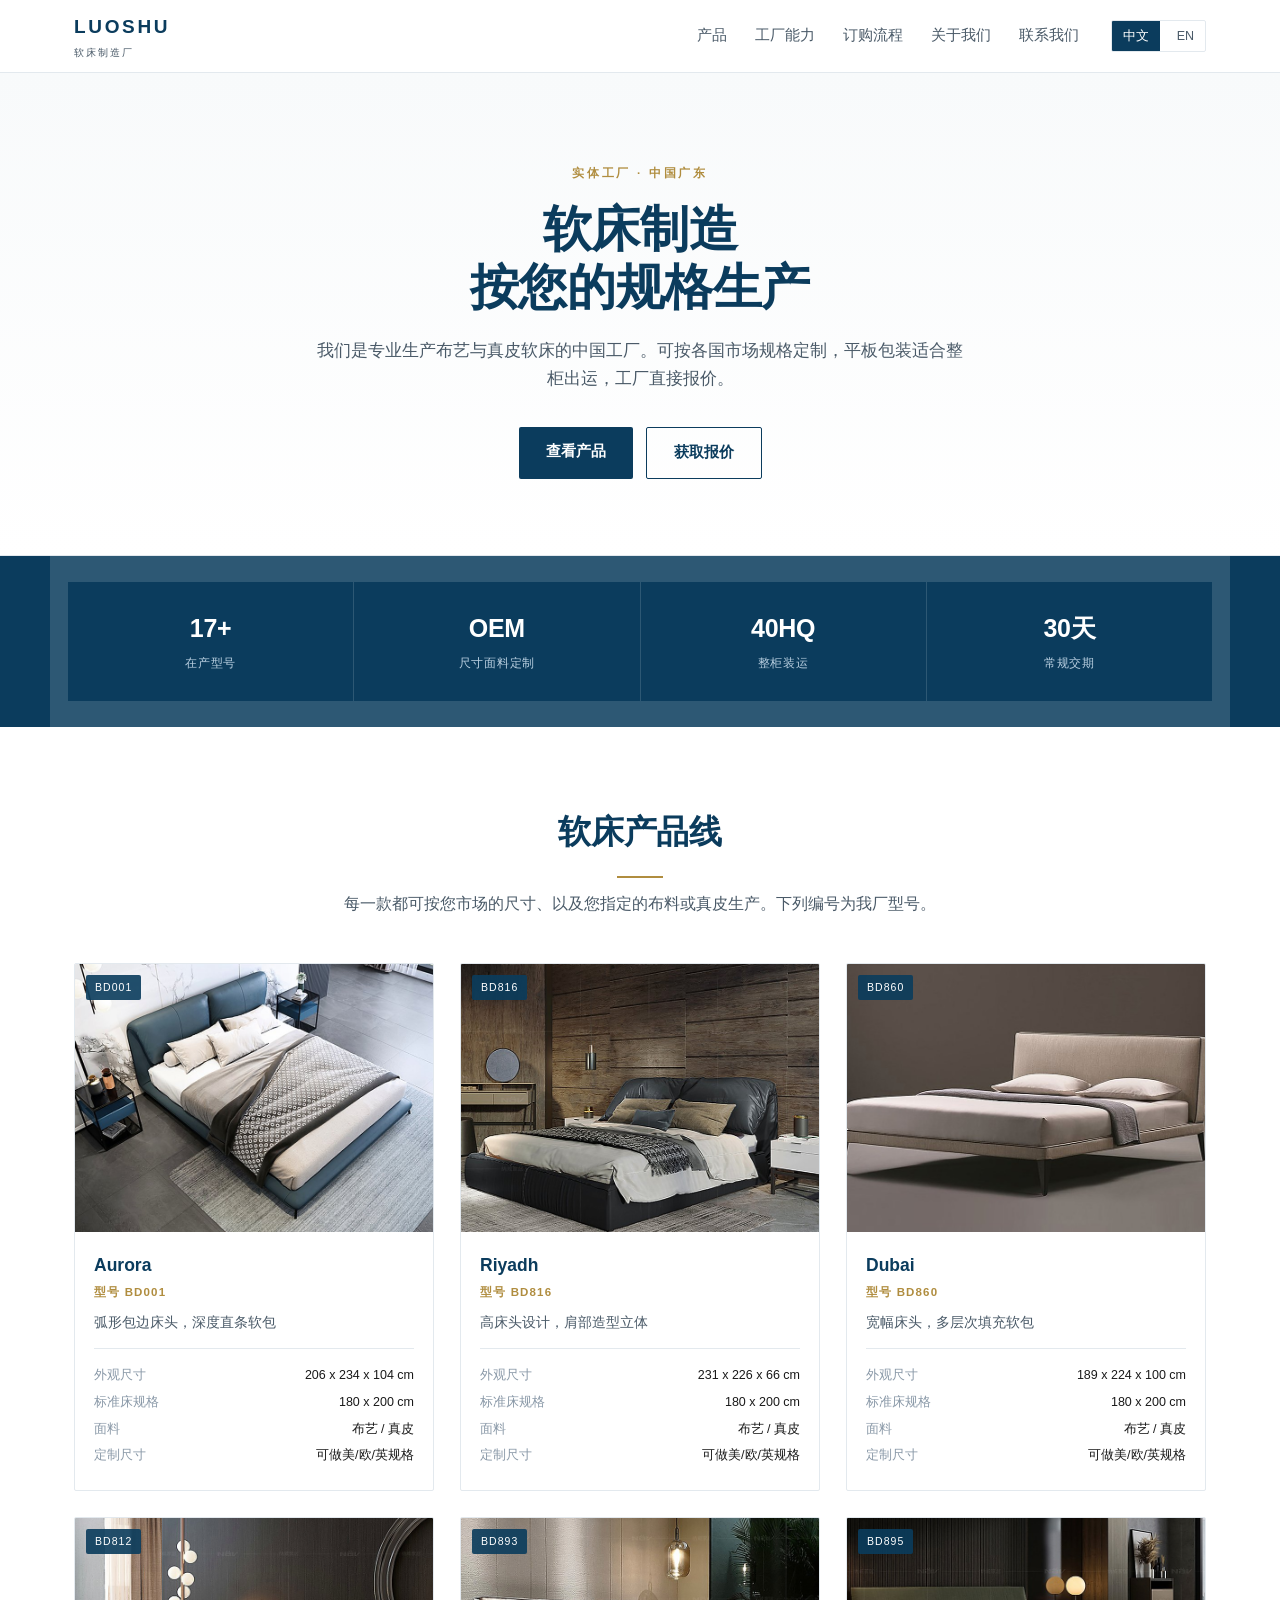
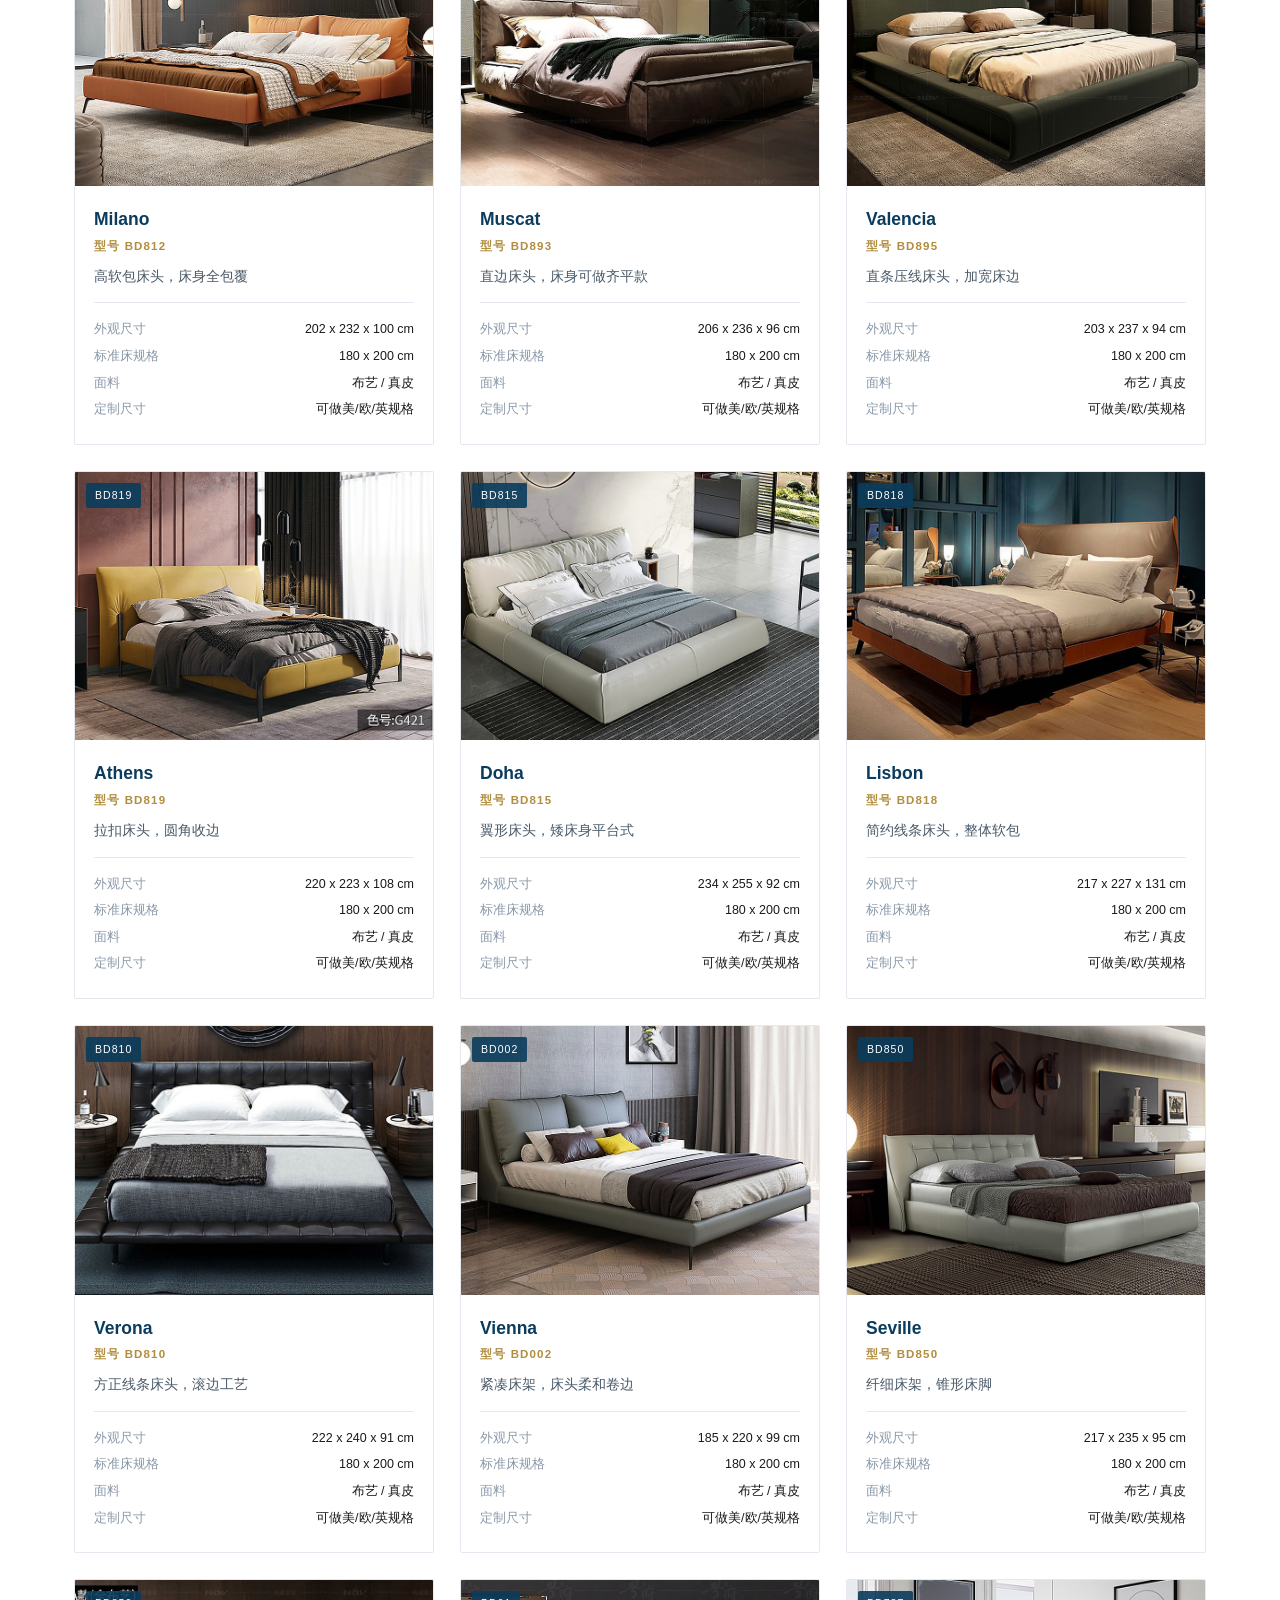
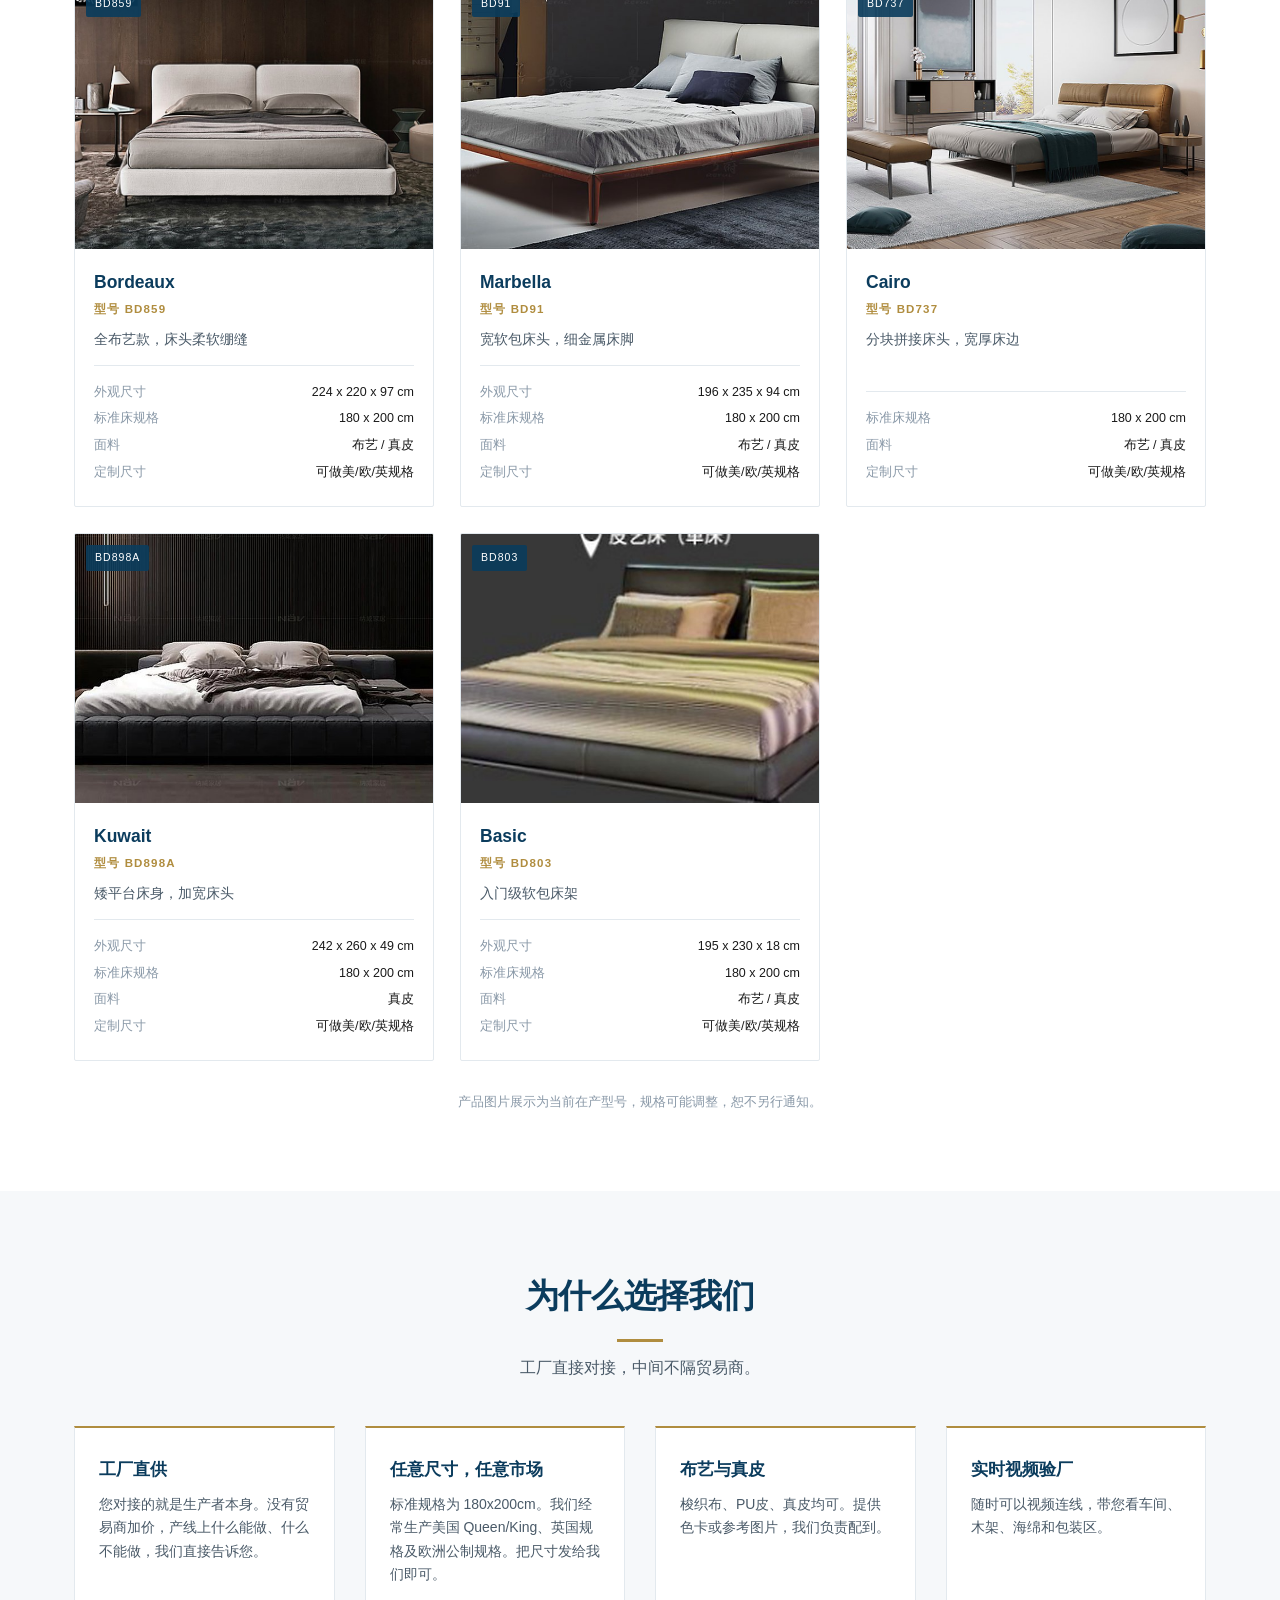
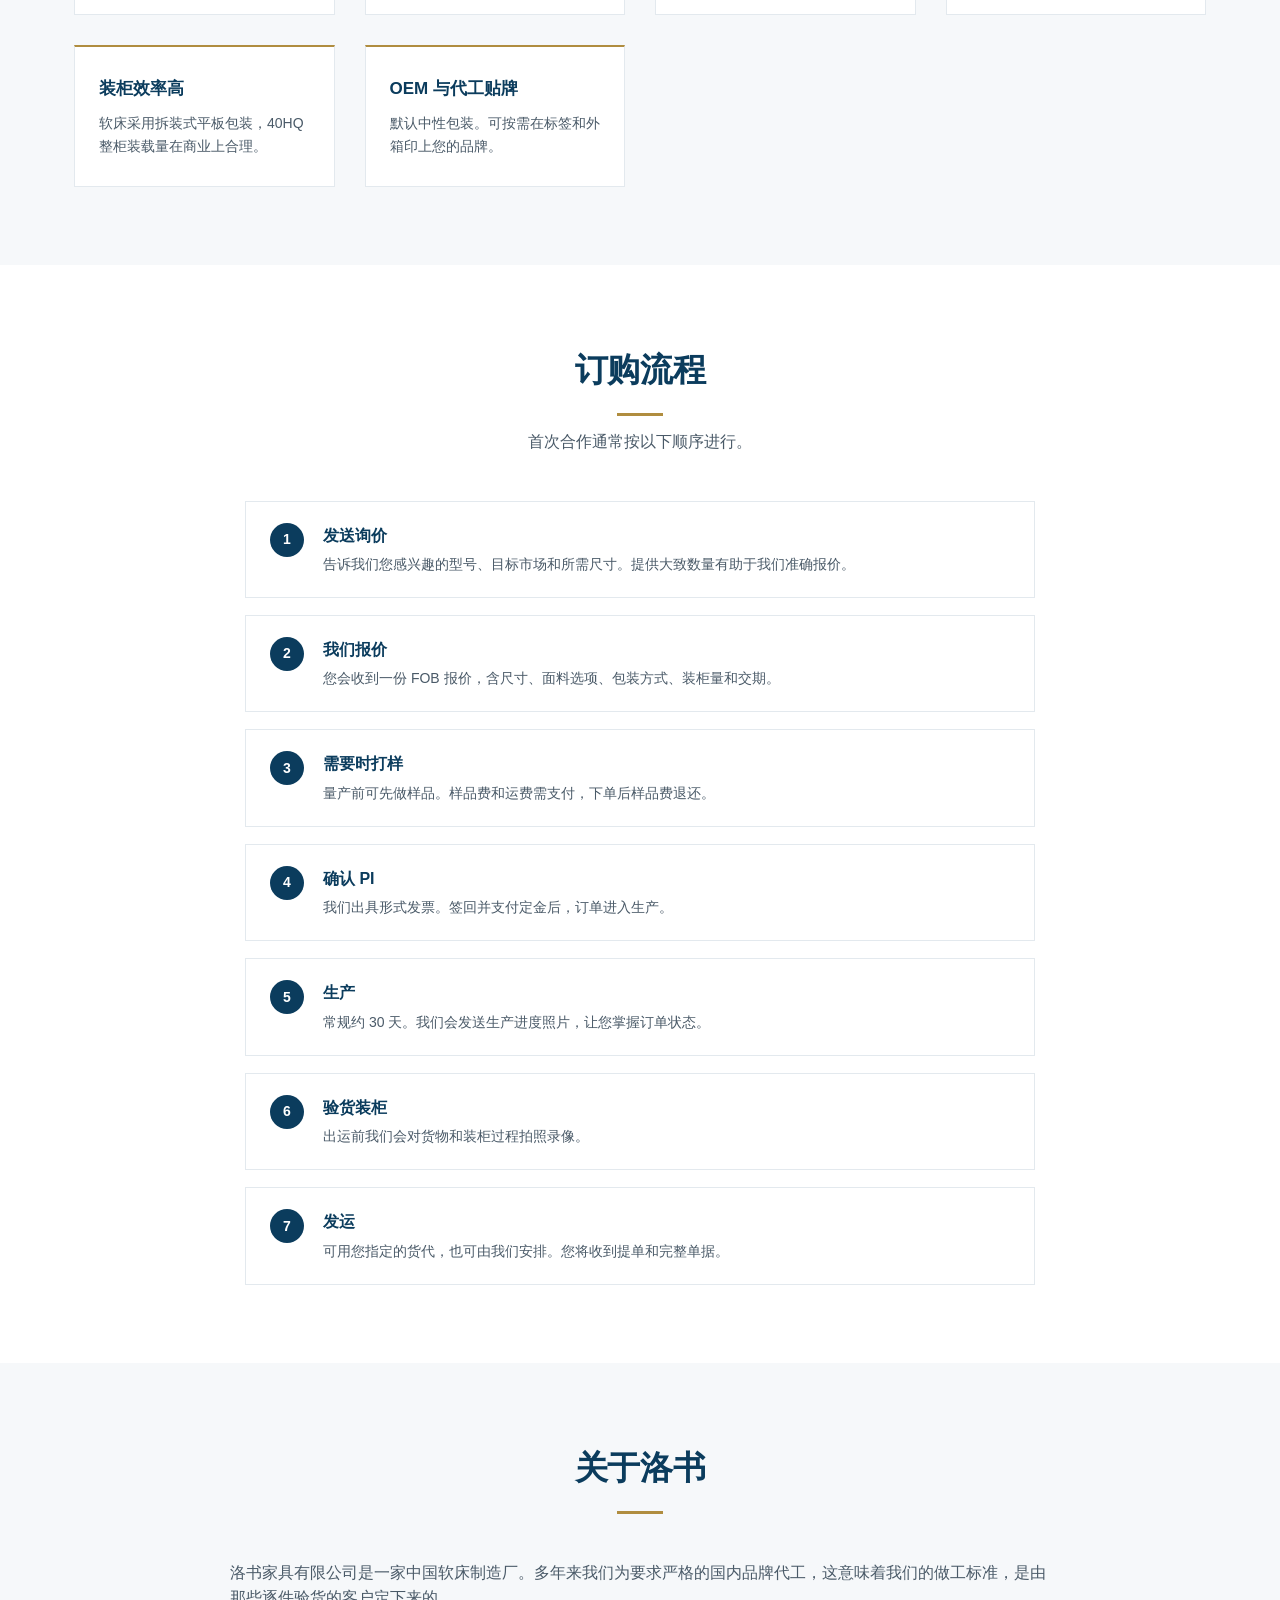
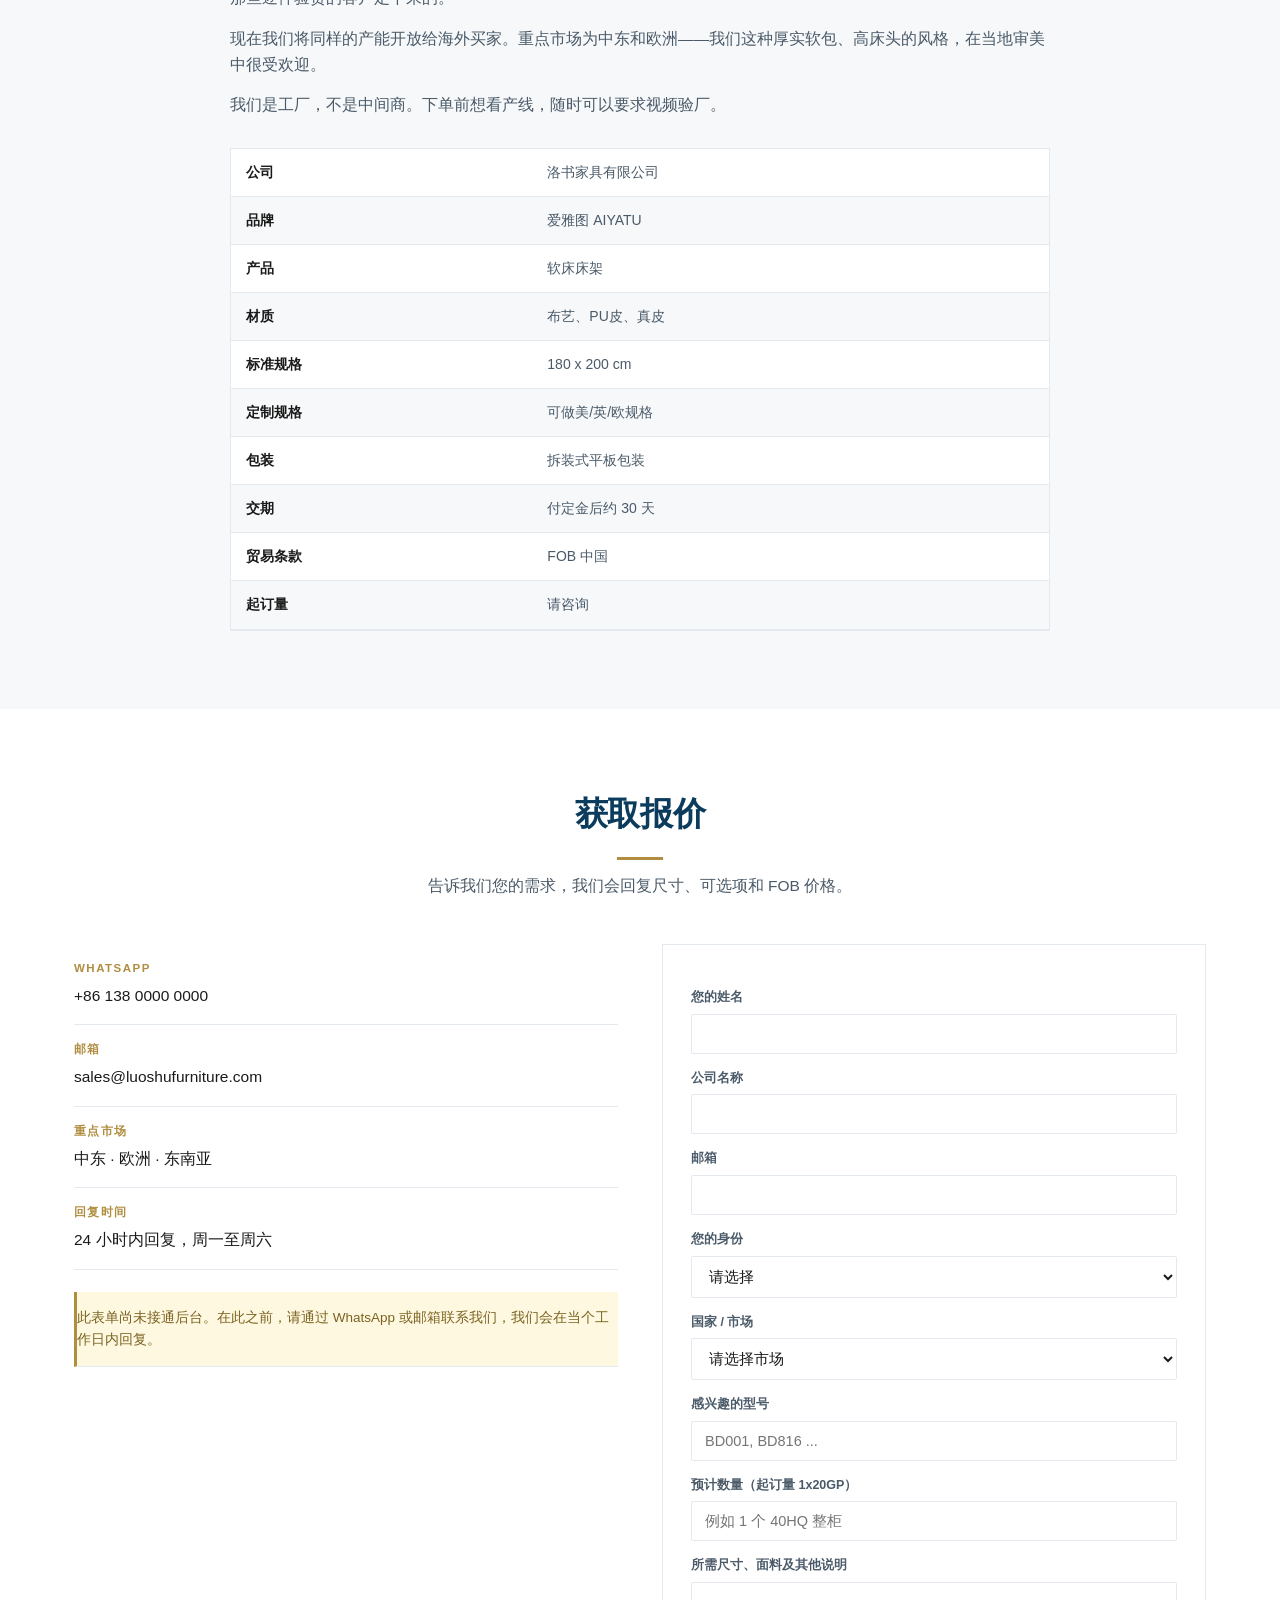
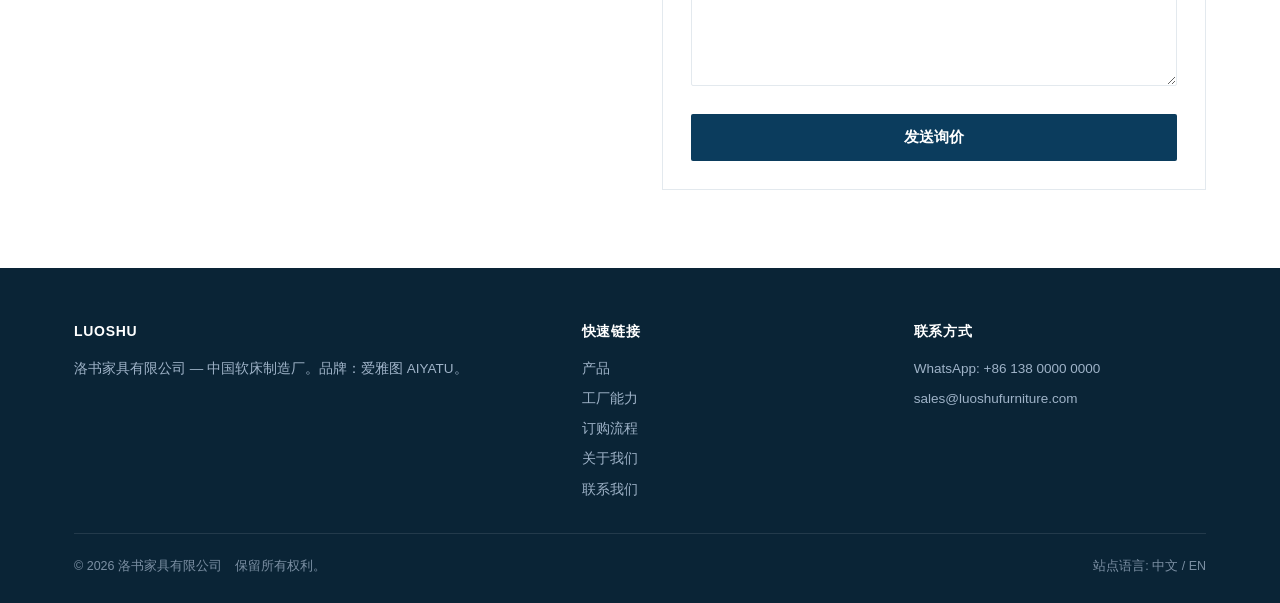
==== commit 46a840d2: "Add buyer type selector and MOQ hint to enquiry form" ====
--- a/index.html
+++ b/index.html
@@ -302,6 +302,15 @@
 <label>您的姓名</label><input type="text" name="name">
 <label>公司名称</label><input type="text" name="company">
 <label>邮箱</label><input type="email" name="email">
+<label>您的身份</label><select name="buyer_type"><option value="">请选择</option>
+<option>批发商 / 进口商</option>
+<option>家具连锁零售</option>
+<option>贸易公司</option>
+<option>OEM / ODM / 自有品牌</option>
+<option>酒店 / 工程项目</option>
+<option>室内设计 / 软装公司</option>
+<option>其他</option>
+</select>
 <label>国家 / 市场</label><select name="market"><option value="">请选择市场</option>
 <option>阿联酋</option>
 <option>沙特阿拉伯</option>
@@ -316,7 +325,7 @@
 <option>其他</option>
 </select>
 <label>感兴趣的型号</label><input type="text" name="models" placeholder="BD001, BD816 ...">
-<label>预计数量</label><input type="text" name="qty">
+<label>预计数量（起订量 1x20GP）</label><input type="text" name="qty" placeholder="例如 1 个 40HQ 整柜">
 <label>所需尺寸、面料及其他说明</label><textarea name="msg"></textarea>
 <button type="submit">发送询价</button>
 </form>
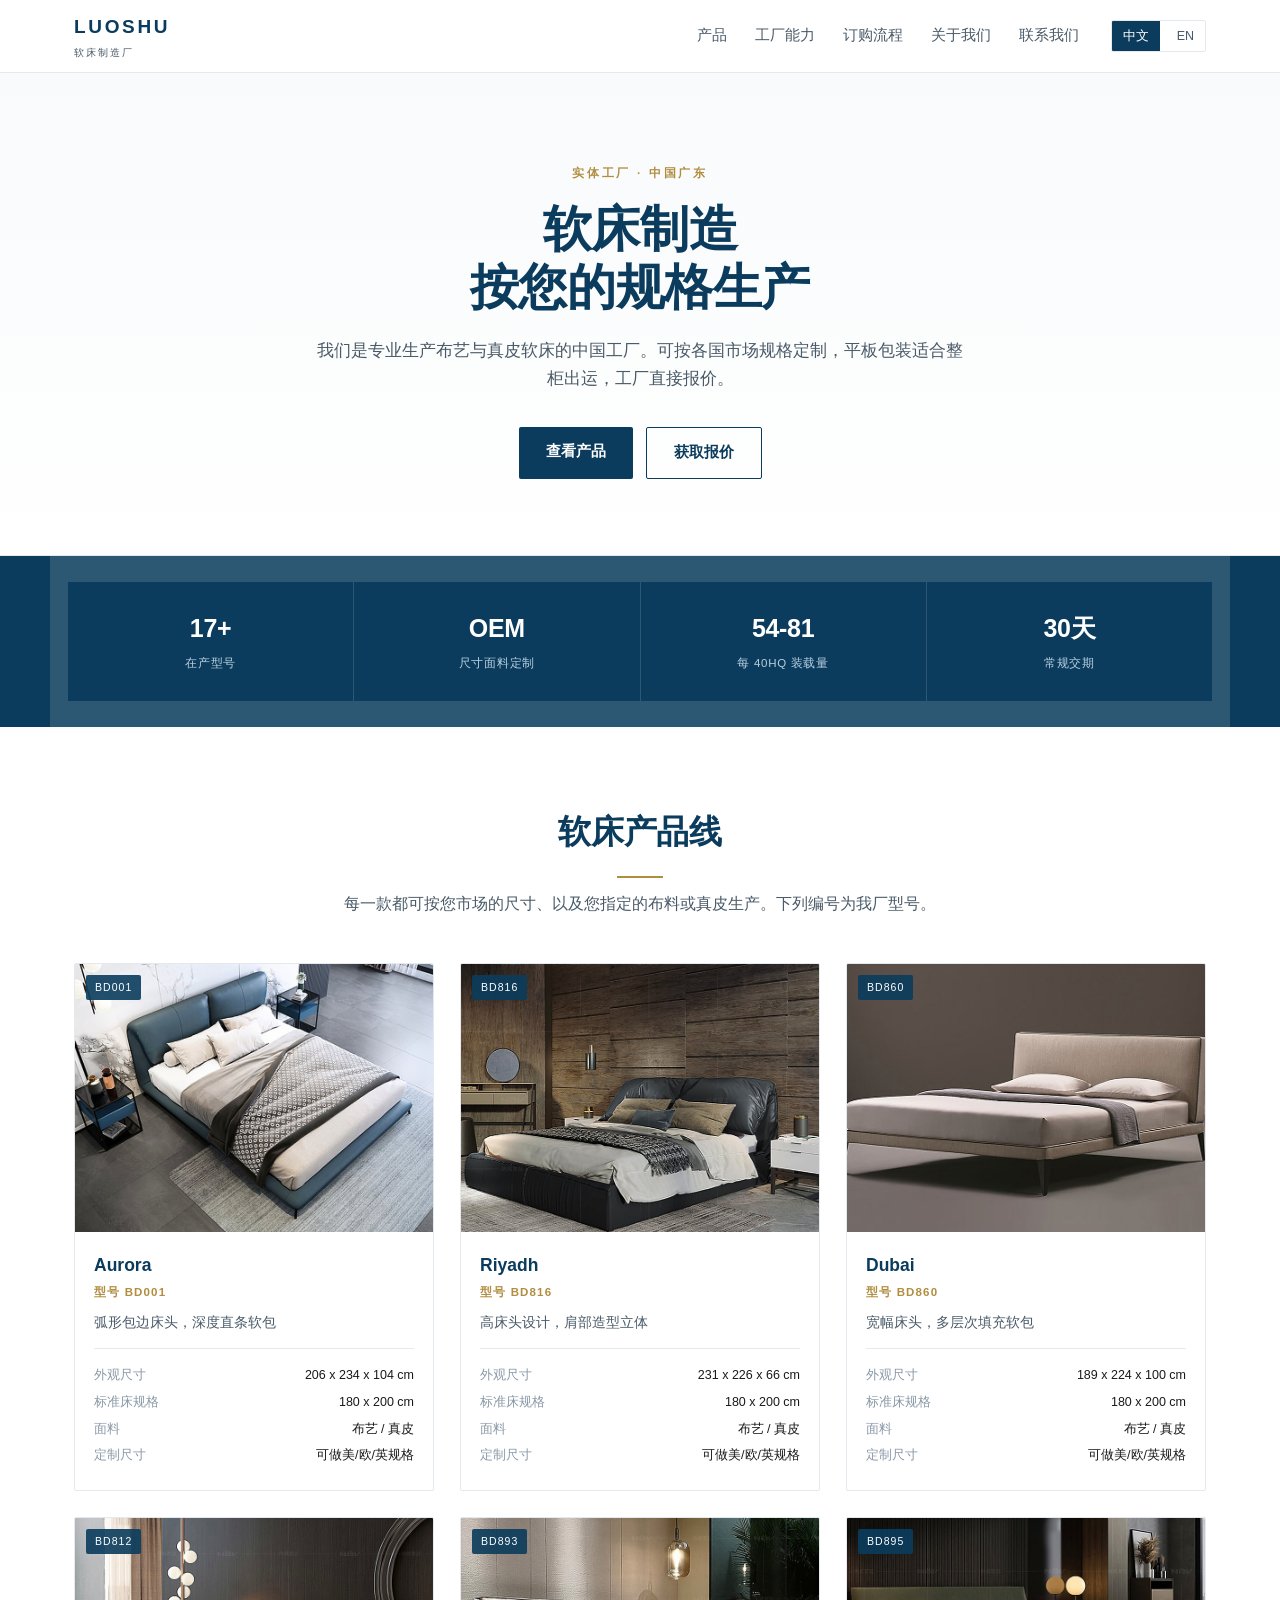
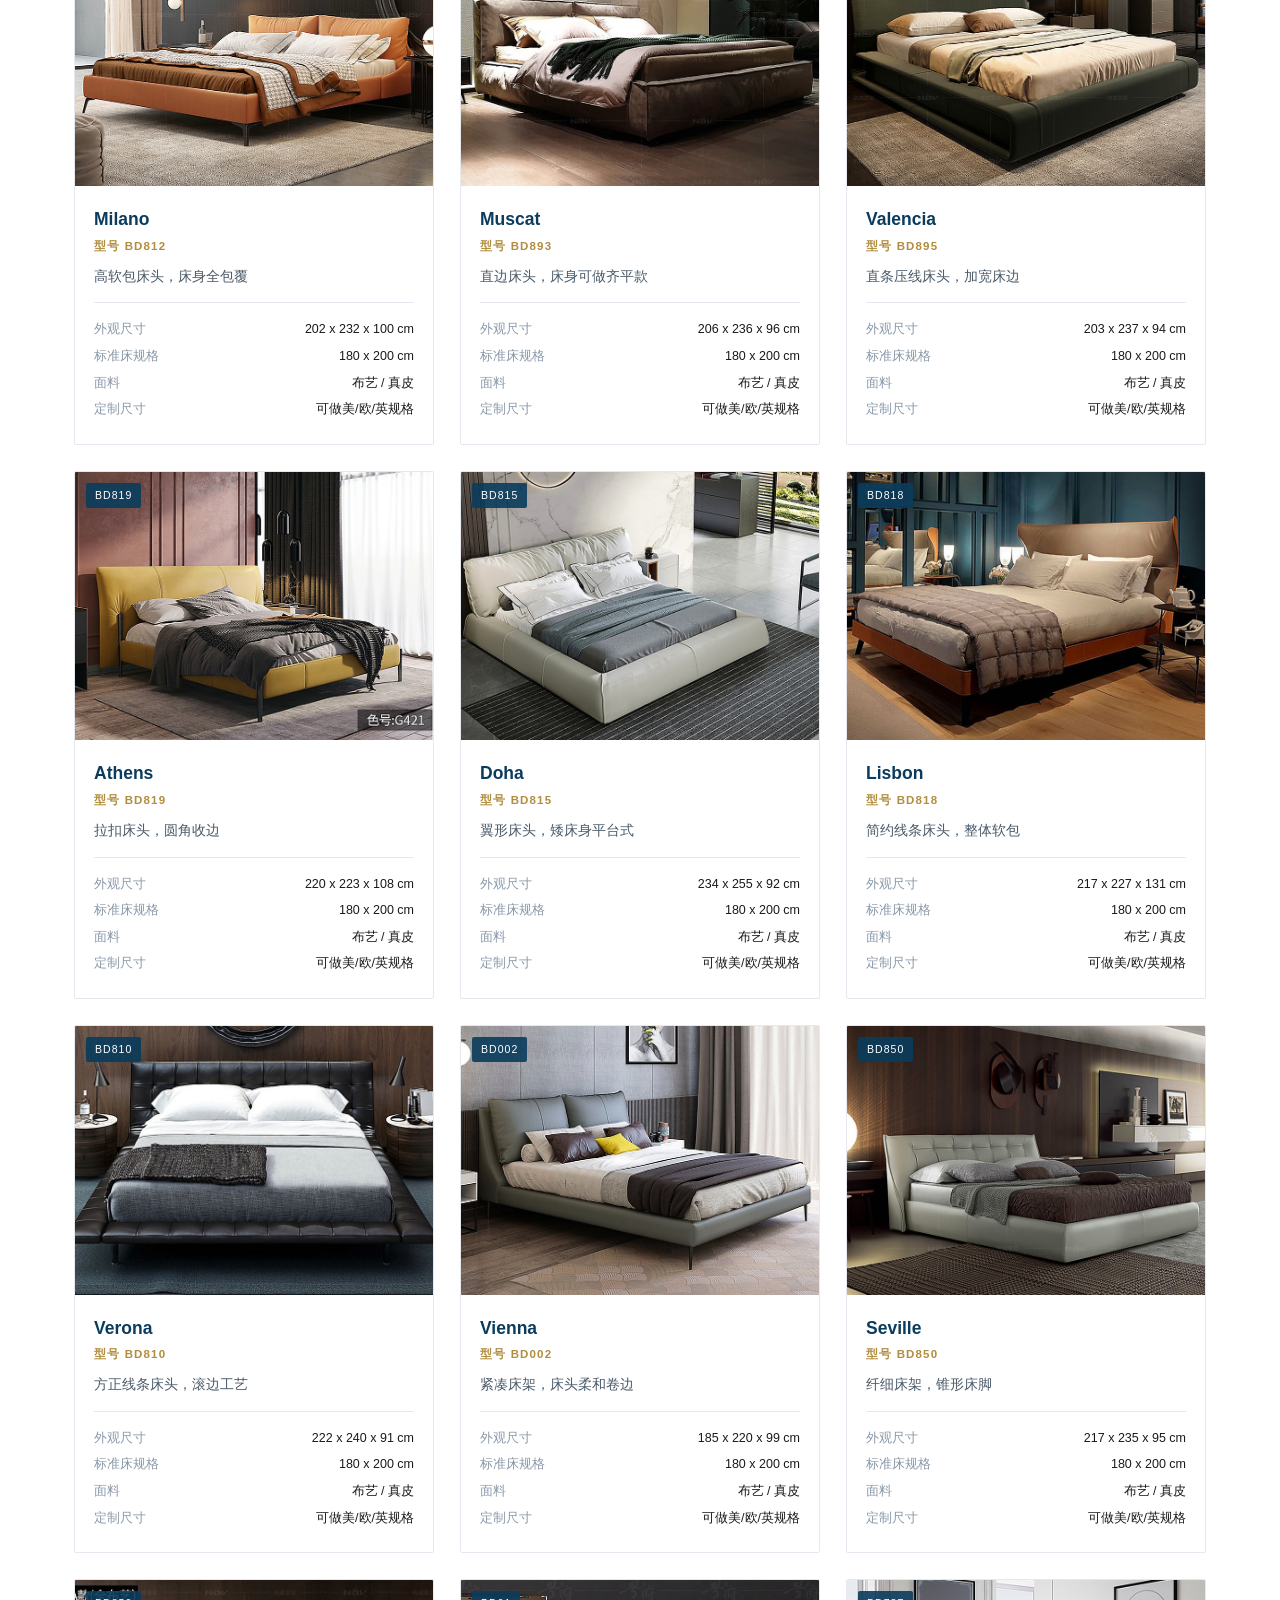
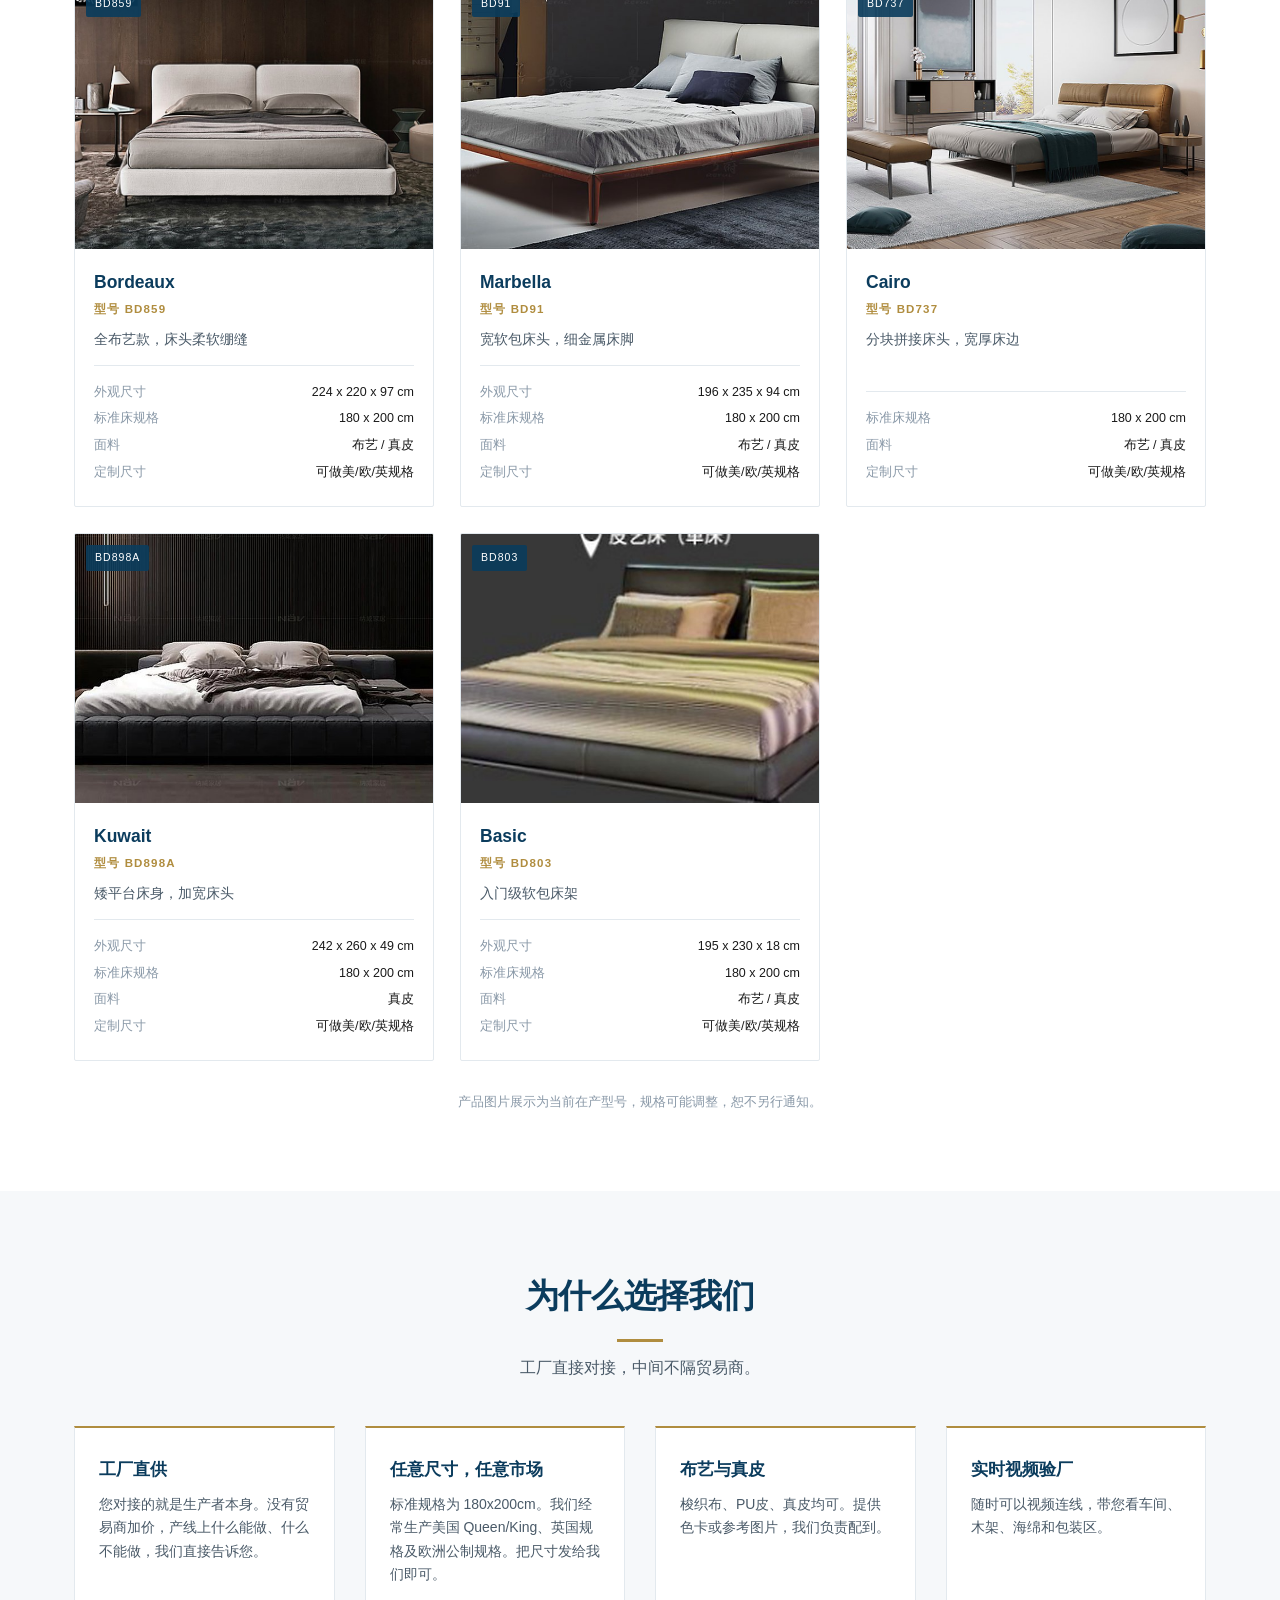
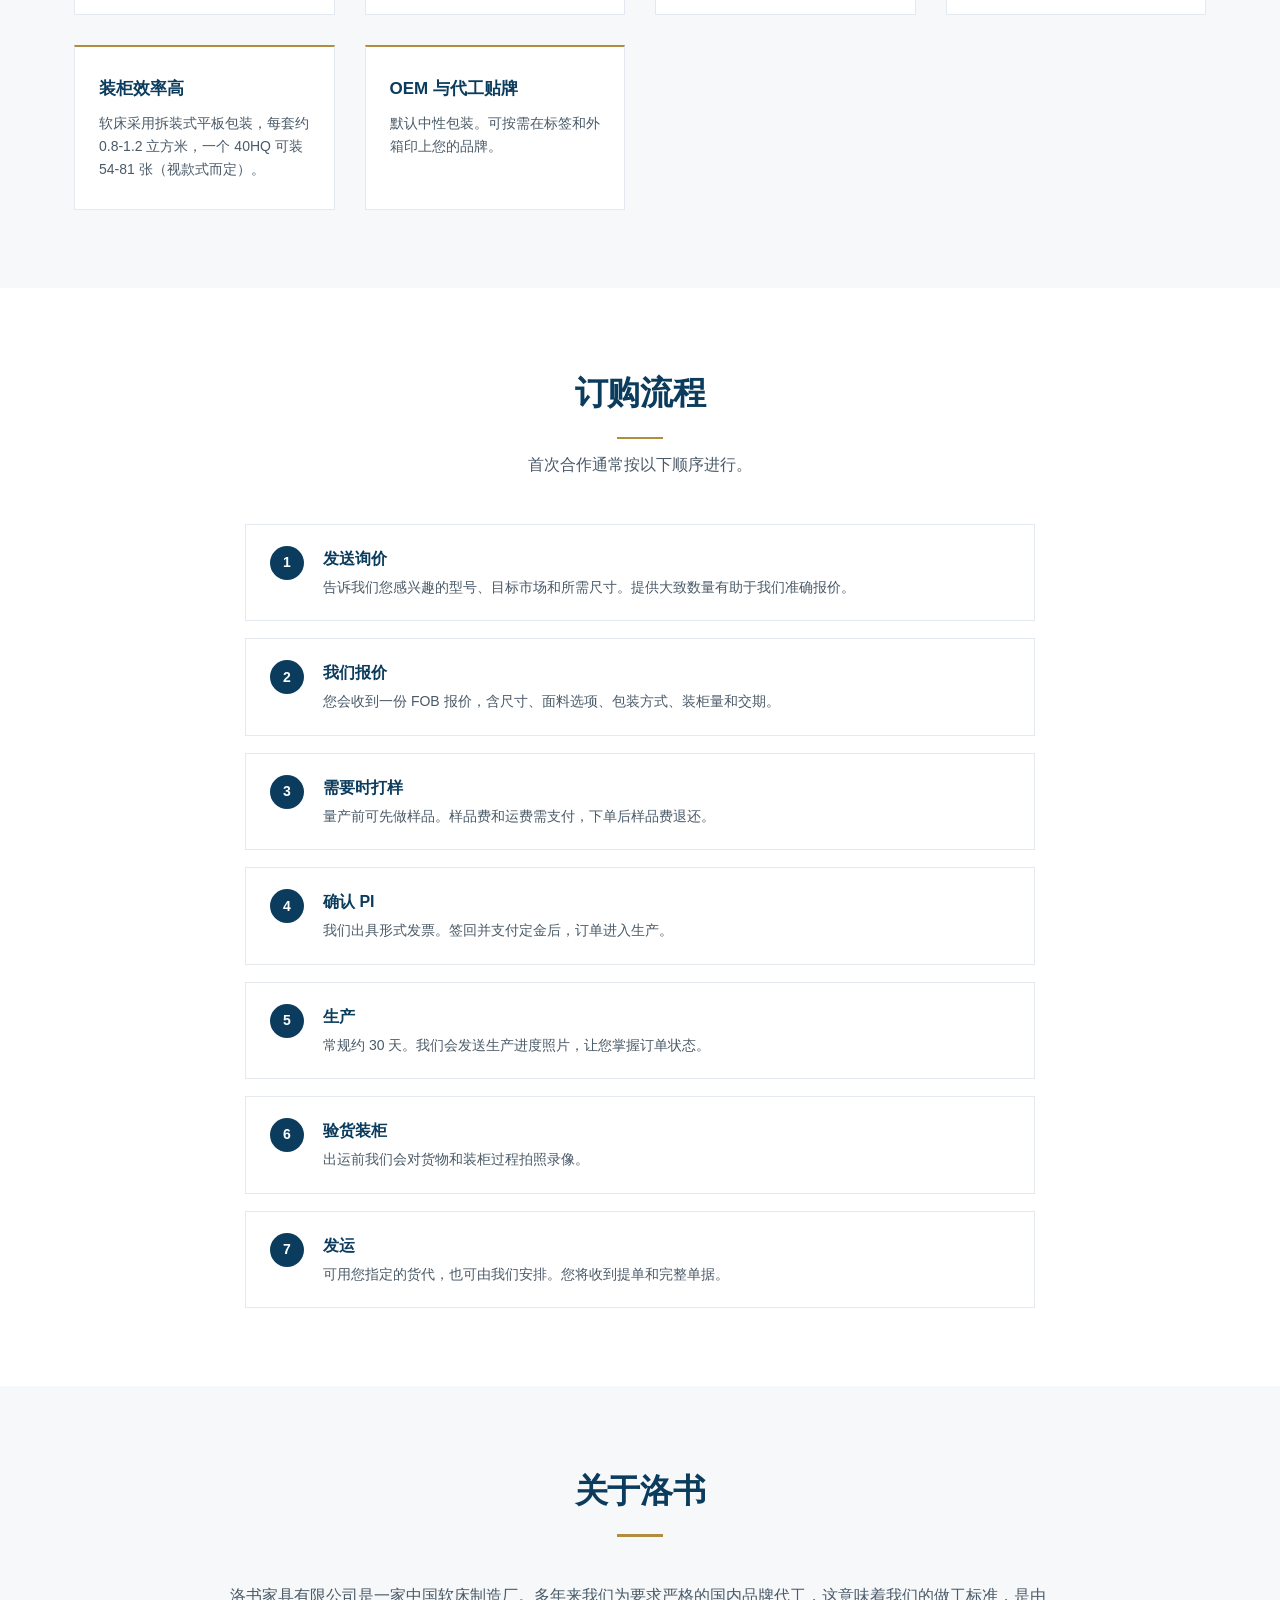
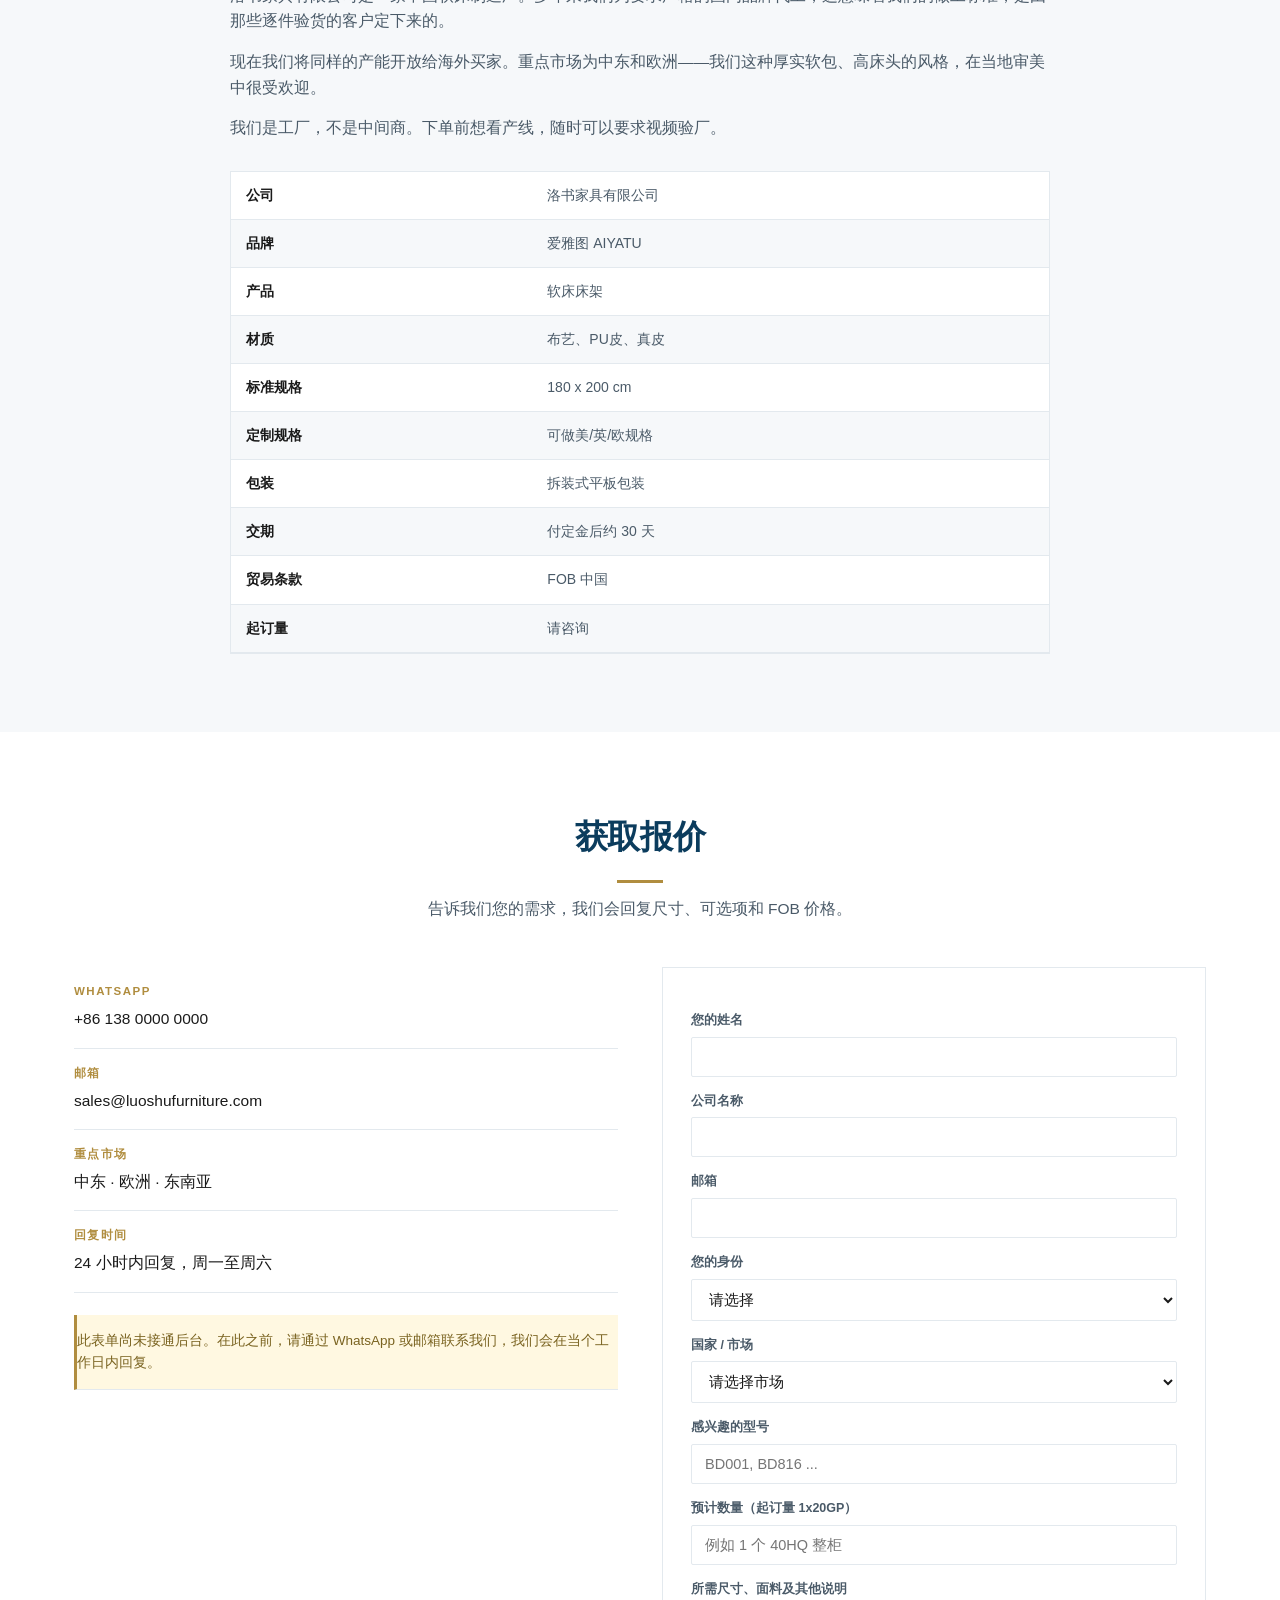
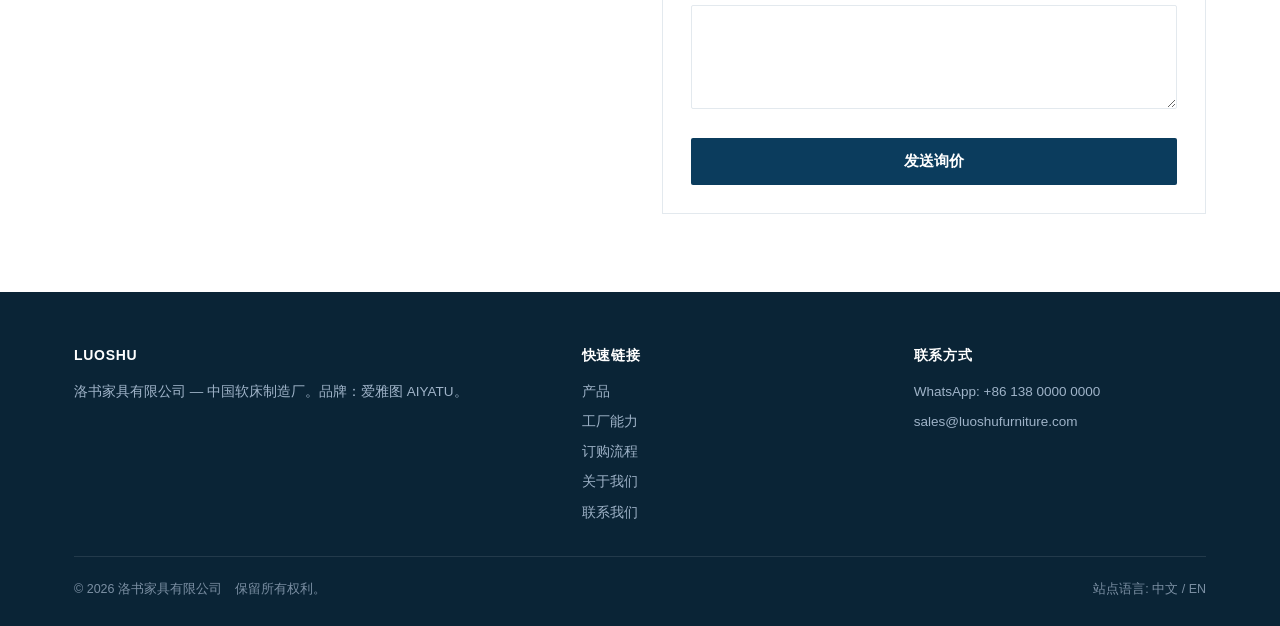
==== commit fe3fc9ac: "Update container loading figures with measured CBM data (0.8-1.2 CBM per set, 54-81 units per 40HQ)" ====
--- a/index.html
+++ b/index.html
@@ -13,6 +13,340 @@
 <meta property="og:type" content="website">
 <link rel="icon" type="image/svg+xml" href="assets/favicon.svg">
 <link rel="stylesheet" href="assets/style.css">
+<script type="application/ld+json">
+{
+ "@context": "https://schema.org",
+ "@type": "Organization",
+ "name": "Luoshu Furniture Co., Ltd",
+ "alternateName": "AIYATU",
+ "url": "https://REPLACE-YOUR-DOMAIN.com/",
+ "description": "Chinese manufacturer of fabric and genuine leather upholstered beds. OEM and ODM production for export markets.",
+ "address": {
+  "@type": "PostalAddress",
+  "addressRegion": "Guangdong",
+  "addressCountry": "CN"
+ },
+ "contactPoint": {
+  "@type": "ContactPoint",
+  "contactType": "sales",
+  "email": "sales@luoshufurniture.com",
+  "telephone": "+8613800000000",
+  "availableLanguage": [
+   "en",
+   "zh"
+  ]
+ },
+ "makesOffer": {
+  "@type": "Offer",
+  "itemOffered": {
+   "@type": "Product",
+   "name": "Upholstered bed frames",
+   "category": "Bedroom furniture"
+  },
+  "businessFunction": "http://purl.org/goodrelations/v1#Sell",
+  "eligibleCustomerType": "Business"
+ }
+}
+</script>
+<script type="application/ld+json">
+{
+ "@context": "https://schema.org",
+ "@type": "ItemList",
+ "name": "Upholstered Bed Collection",
+ "numberOfItems": 17,
+ "itemListElement": [
+  {
+   "@type": "ListItem",
+   "position": 1,
+   "item": {
+    "@type": "Product",
+    "name": "Aurora Upholstered Bed (Model BD001)",
+    "sku": "BD001",
+    "category": "Upholstered bed frame",
+    "material": "Fabric, PU leather, genuine leather",
+    "manufacturer": {
+     "@type": "Organization",
+     "name": "Luoshu Furniture Co., Ltd"
+    },
+    "image": "https://REPLACE-YOUR-DOMAIN.com/assets/products/bd001.jpg",
+    "description": "Curved wingback headboard with deep channel tufting"
+   }
+  },
+  {
+   "@type": "ListItem",
+   "position": 2,
+   "item": {
+    "@type": "Product",
+    "name": "Riyadh Upholstered Bed (Model BD816)",
+    "sku": "BD816",
+    "category": "Upholstered bed frame",
+    "material": "Fabric, PU leather, genuine leather",
+    "manufacturer": {
+     "@type": "Organization",
+     "name": "Luoshu Furniture Co., Ltd"
+    },
+    "image": "https://REPLACE-YOUR-DOMAIN.com/assets/products/bd816.jpg",
+    "description": "High headboard with sculpted shoulders"
+   }
+  },
+  {
+   "@type": "ListItem",
+   "position": 3,
+   "item": {
+    "@type": "Product",
+    "name": "Dubai Upholstered Bed (Model BD860)",
+    "sku": "BD860",
+    "category": "Upholstered bed frame",
+    "material": "Fabric, PU leather, genuine leather",
+    "manufacturer": {
+     "@type": "Organization",
+     "name": "Luoshu Furniture Co., Ltd"
+    },
+    "image": "https://REPLACE-YOUR-DOMAIN.com/assets/products/bd860.jpg",
+    "description": "Broad headboard with layered padding"
+   }
+  },
+  {
+   "@type": "ListItem",
+   "position": 4,
+   "item": {
+    "@type": "Product",
+    "name": "Milano Upholstered Bed (Model BD812)",
+    "sku": "BD812",
+    "category": "Upholstered bed frame",
+    "material": "Fabric, PU leather, genuine leather",
+    "manufacturer": {
+     "@type": "Organization",
+     "name": "Luoshu Furniture Co., Ltd"
+    },
+    "image": "https://REPLACE-YOUR-DOMAIN.com/assets/products/bd812.jpg",
+    "description": "Tall padded headboard, upholstered base"
+   }
+  },
+  {
+   "@type": "ListItem",
+   "position": 5,
+   "item": {
+    "@type": "Product",
+    "name": "Muscat Upholstered Bed (Model BD893)",
+    "sku": "BD893",
+    "category": "Upholstered bed frame",
+    "material": "Fabric, PU leather, genuine leather",
+    "manufacturer": {
+     "@type": "Organization",
+     "name": "Luoshu Furniture Co., Ltd"
+    },
+    "image": "https://REPLACE-YOUR-DOMAIN.com/assets/products/bd893.jpg",
+    "description": "Straight-edge headboard, optional flush base"
+   }
+  },
+  {
+   "@type": "ListItem",
+   "position": 6,
+   "item": {
+    "@type": "Product",
+    "name": "Valencia Upholstered Bed (Model BD895)",
+    "sku": "BD895",
+    "category": "Upholstered bed frame",
+    "material": "Fabric, PU leather, genuine leather",
+    "manufacturer": {
+     "@type": "Organization",
+     "name": "Luoshu Furniture Co., Ltd"
+    },
+    "image": "https://REPLACE-YOUR-DOMAIN.com/assets/products/bd895.jpg",
+    "description": "Channel-stitched headboard with wide rails"
+   }
+  },
+  {
+   "@type": "ListItem",
+   "position": 7,
+   "item": {
+    "@type": "Product",
+    "name": "Athens Upholstered Bed (Model BD819)",
+    "sku": "BD819",
+    "category": "Upholstered bed frame",
+    "material": "Fabric, PU leather, genuine leather",
+    "manufacturer": {
+     "@type": "Organization",
+     "name": "Luoshu Furniture Co., Ltd"
+    },
+    "image": "https://REPLACE-YOUR-DOMAIN.com/assets/products/bd819.jpg",
+    "description": "Buttoned headboard with rounded corners"
+   }
+  },
+  {
+   "@type": "ListItem",
+   "position": 8,
+   "item": {
+    "@type": "Product",
+    "name": "Doha Upholstered Bed (Model BD815)",
+    "sku": "BD815",
+    "category": "Upholstered bed frame",
+    "material": "Fabric, PU leather, genuine leather",
+    "manufacturer": {
+     "@type": "Organization",
+     "name": "Luoshu Furniture Co., Ltd"
+    },
+    "image": "https://REPLACE-YOUR-DOMAIN.com/assets/products/bd815.jpg",
+    "description": "Winged headboard with low-profile platform"
+   }
+  },
+  {
+   "@type": "ListItem",
+   "position": 9,
+   "item": {
+    "@type": "Product",
+    "name": "Lisbon Upholstered Bed (Model BD818)",
+    "sku": "BD818",
+    "category": "Upholstered bed frame",
+    "material": "Fabric, PU leather, genuine leather",
+    "manufacturer": {
+     "@type": "Organization",
+     "name": "Luoshu Furniture Co., Ltd"
+    },
+    "image": "https://REPLACE-YOUR-DOMAIN.com/assets/products/bd818.jpg",
+    "description": "Clean-line headboard, fully upholstered"
+   }
+  },
+  {
+   "@type": "ListItem",
+   "position": 10,
+   "item": {
+    "@type": "Product",
+    "name": "Verona Upholstered Bed (Model BD810)",
+    "sku": "BD810",
+    "category": "Upholstered bed frame",
+    "material": "Fabric, PU leather, genuine leather",
+    "manufacturer": {
+     "@type": "Organization",
+     "name": "Luoshu Furniture Co., Ltd"
+    },
+    "image": "https://REPLACE-YOUR-DOMAIN.com/assets/products/bd810.jpg",
+    "description": "Square-line headboard with piped edging"
+   }
+  },
+  {
+   "@type": "ListItem",
+   "position": 11,
+   "item": {
+    "@type": "Product",
+    "name": "Vienna Upholstered Bed (Model BD002)",
+    "sku": "BD002",
+    "category": "Upholstered bed frame",
+    "material": "Fabric, PU leather, genuine leather",
+    "manufacturer": {
+     "@type": "Organization",
+     "name": "Luoshu Furniture Co., Ltd"
+    },
+    "image": "https://REPLACE-YOUR-DOMAIN.com/assets/products/bd002.jpg",
+    "description": "Compact frame with softly rolled headboard"
+   }
+  },
+  {
+   "@type": "ListItem",
+   "position": 12,
+   "item": {
+    "@type": "Product",
+    "name": "Seville Upholstered Bed (Model BD850)",
+    "sku": "BD850",
+    "category": "Upholstered bed frame",
+    "material": "Fabric, PU leather, genuine leather",
+    "manufacturer": {
+     "@type": "Organization",
+     "name": "Luoshu Furniture Co., Ltd"
+    },
+    "image": "https://REPLACE-YOUR-DOMAIN.com/assets/products/bd850.jpg",
+    "description": "Slim-frame design with tapered legs"
+   }
+  },
+  {
+   "@type": "ListItem",
+   "position": 13,
+   "item": {
+    "@type": "Product",
+    "name": "Bordeaux Upholstered Bed (Model BD859)",
+    "sku": "BD859",
+    "category": "Upholstered bed frame",
+    "material": "Fabric, PU leather, genuine leather",
+    "manufacturer": {
+     "@type": "Organization",
+     "name": "Luoshu Furniture Co., Ltd"
+    },
+    "image": "https://REPLACE-YOUR-DOMAIN.com/assets/products/bd859.jpg",
+    "description": "Full-fabric build with soft quilted headboard"
+   }
+  },
+  {
+   "@type": "ListItem",
+   "position": 14,
+   "item": {
+    "@type": "Product",
+    "name": "Marbella Upholstered Bed (Model BD91)",
+    "sku": "BD91",
+    "category": "Upholstered bed frame",
+    "material": "Fabric, PU leather, genuine leather",
+    "manufacturer": {
+     "@type": "Organization",
+     "name": "Luoshu Furniture Co., Ltd"
+    },
+    "image": "https://REPLACE-YOUR-DOMAIN.com/assets/products/bd91.jpg",
+    "description": "Wide padded headboard with slim metal feet"
+   }
+  },
+  {
+   "@type": "ListItem",
+   "position": 15,
+   "item": {
+    "@type": "Product",
+    "name": "Cairo Upholstered Bed (Model BD737)",
+    "sku": "BD737",
+    "category": "Upholstered bed frame",
+    "material": "Fabric, PU leather, genuine leather",
+    "manufacturer": {
+     "@type": "Organization",
+     "name": "Luoshu Furniture Co., Ltd"
+    },
+    "image": "https://REPLACE-YOUR-DOMAIN.com/assets/products/bd737.jpg",
+    "description": "Panelled headboard with generous side rails"
+   }
+  },
+  {
+   "@type": "ListItem",
+   "position": 16,
+   "item": {
+    "@type": "Product",
+    "name": "Kuwait Upholstered Bed (Model BD898A)",
+    "sku": "BD898A",
+    "category": "Upholstered bed frame",
+    "material": "Fabric, PU leather, genuine leather",
+    "manufacturer": {
+     "@type": "Organization",
+     "name": "Luoshu Furniture Co., Ltd"
+    },
+    "image": "https://REPLACE-YOUR-DOMAIN.com/assets/products/bd898a.jpg",
+    "description": "Low platform bed with extended headboard"
+   }
+  },
+  {
+   "@type": "ListItem",
+   "position": 17,
+   "item": {
+    "@type": "Product",
+    "name": "Basic Upholstered Bed (Model BD803)",
+    "sku": "BD803",
+    "category": "Upholstered bed frame",
+    "material": "Fabric, PU leather, genuine leather",
+    "manufacturer": {
+     "@type": "Organization",
+     "name": "Luoshu Furniture Co., Ltd"
+    },
+    "image": "https://REPLACE-YOUR-DOMAIN.com/assets/products/bd803.jpg",
+    "description": "Entry-level upholstered frame"
+   }
+  }
+ ]
+}
+</script>
 </head><body>
 <header><div class="wrap nav">
 <a href="#" class="logo">LUOSHU<span>软床制造厂</span></a>
@@ -37,7 +371,7 @@
 <div class="strip"><div class="wrap">
 <div><b>17+</b><small>在产型号</small></div>
 <div><b>OEM</b><small>尺寸面料定制</small></div>
-<div><b>40HQ</b><small>整柜装运</small></div>
+<div><b>54-81</b><small>每 40HQ 装载量</small></div>
 <div><b>30天</b><small>常规交期</small></div>
 </div></div>
 <section id="products"><div class="wrap">
@@ -256,7 +590,7 @@
 <div class="fitem"><h3>任意尺寸，任意市场</h3><p>标准规格为 180x200cm。我们经常生产美国 Queen/King、英国规格及欧洲公制规格。把尺寸发给我们即可。</p></div>
 <div class="fitem"><h3>布艺与真皮</h3><p>梭织布、PU皮、真皮均可。提供色卡或参考图片，我们负责配到。</p></div>
 <div class="fitem"><h3>实时视频验厂</h3><p>随时可以视频连线，带您看车间、木架、海绵和包装区。</p></div>
-<div class="fitem"><h3>装柜效率高</h3><p>软床采用拆装式平板包装，40HQ 整柜装载量在商业上合理。</p></div>
+<div class="fitem"><h3>装柜效率高</h3><p>软床采用拆装式平板包装，每套约 0.8-1.2 立方米，一个 40HQ 可装 54-81 张（视款式而定）。</p></div>
 <div class="fitem"><h3>OEM 与代工贴牌</h3><p>默认中性包装。可按需在标签和外箱印上您的品牌。</p></div>
 </div></div></section>
 <section id="process"><div class="wrap">
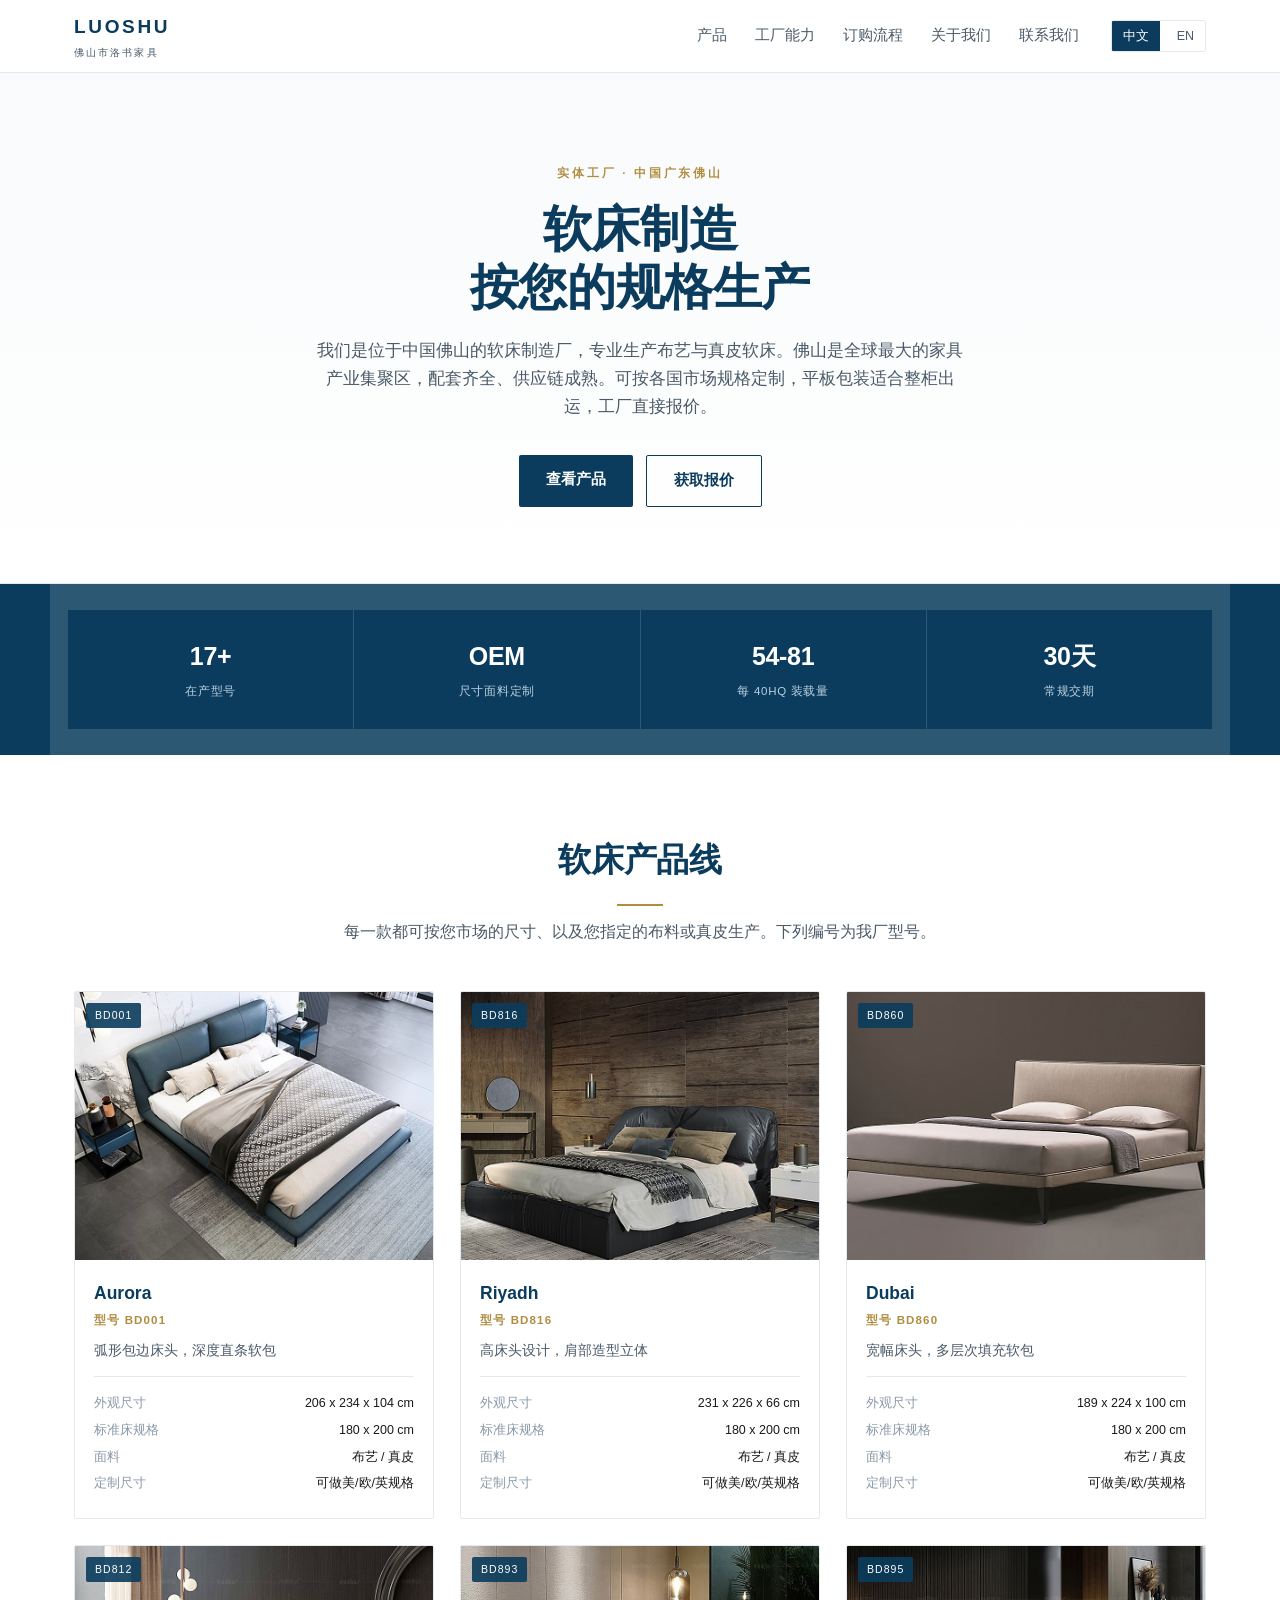
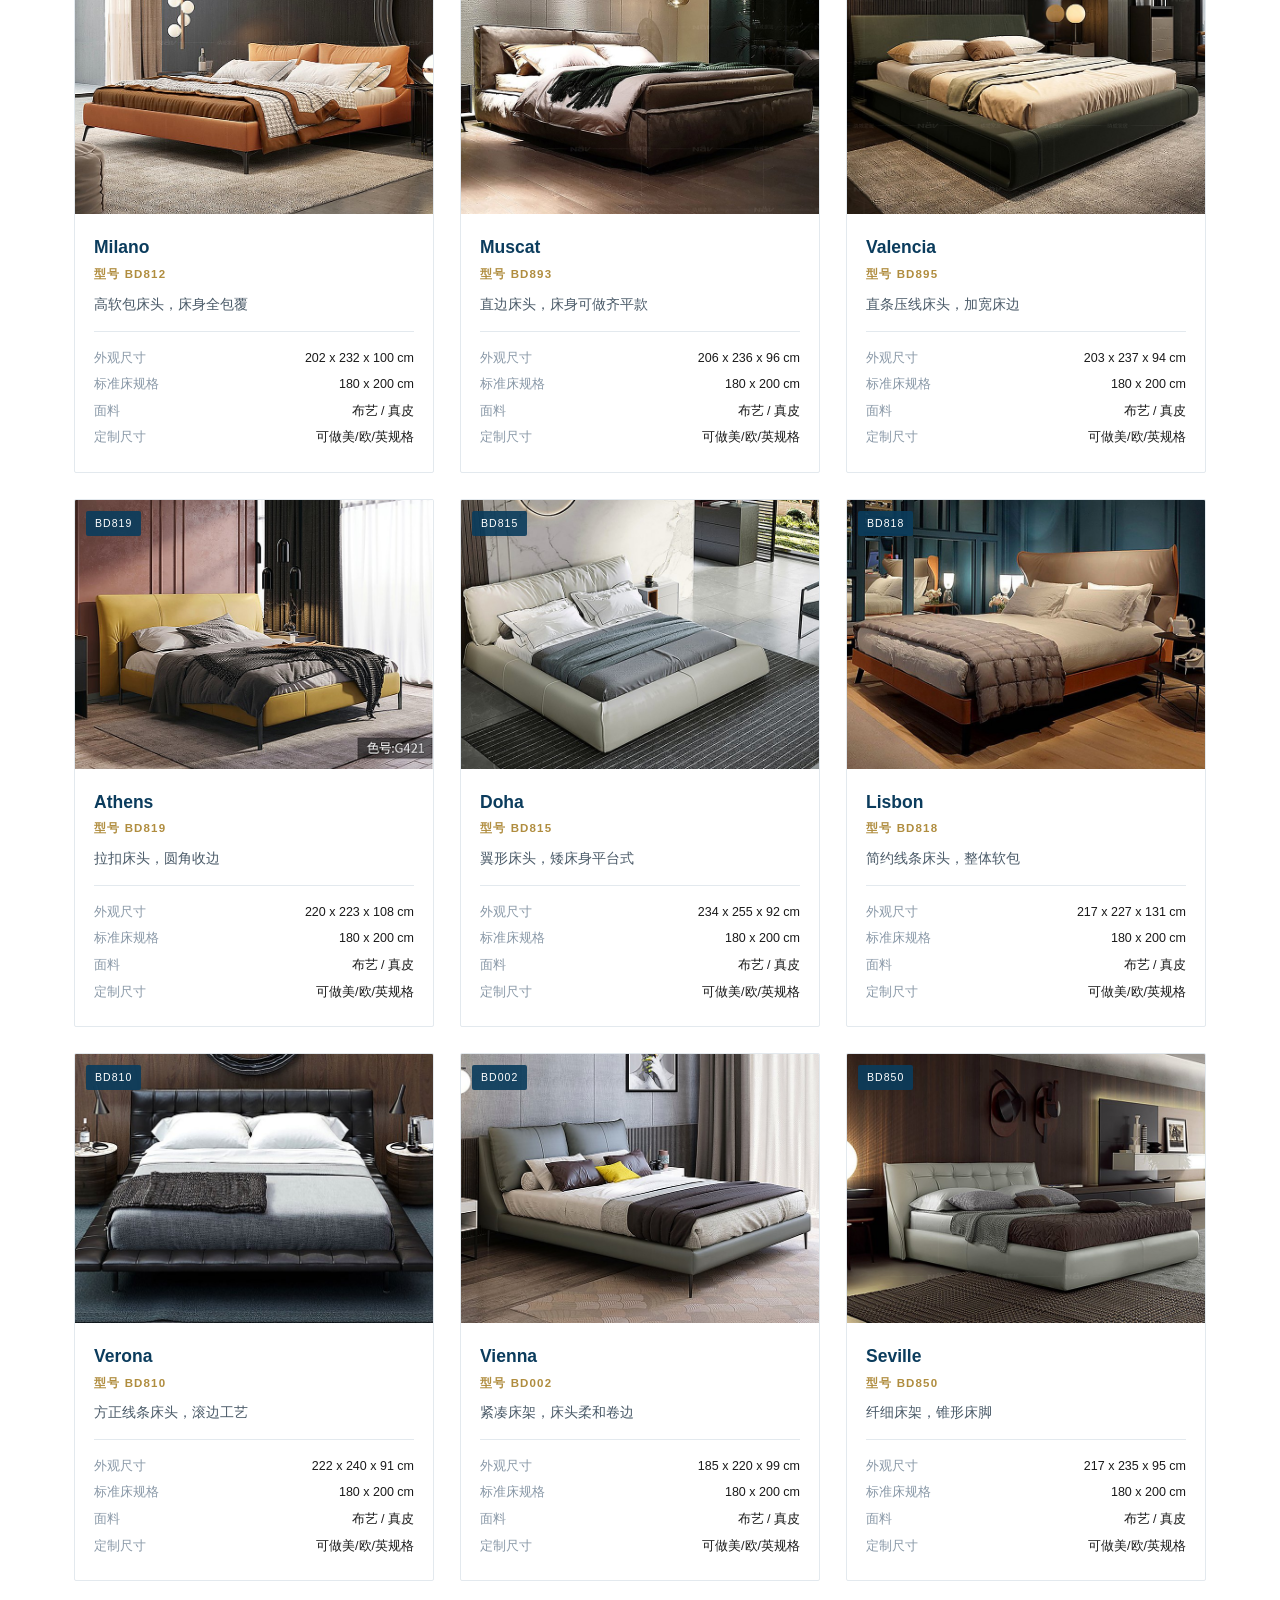
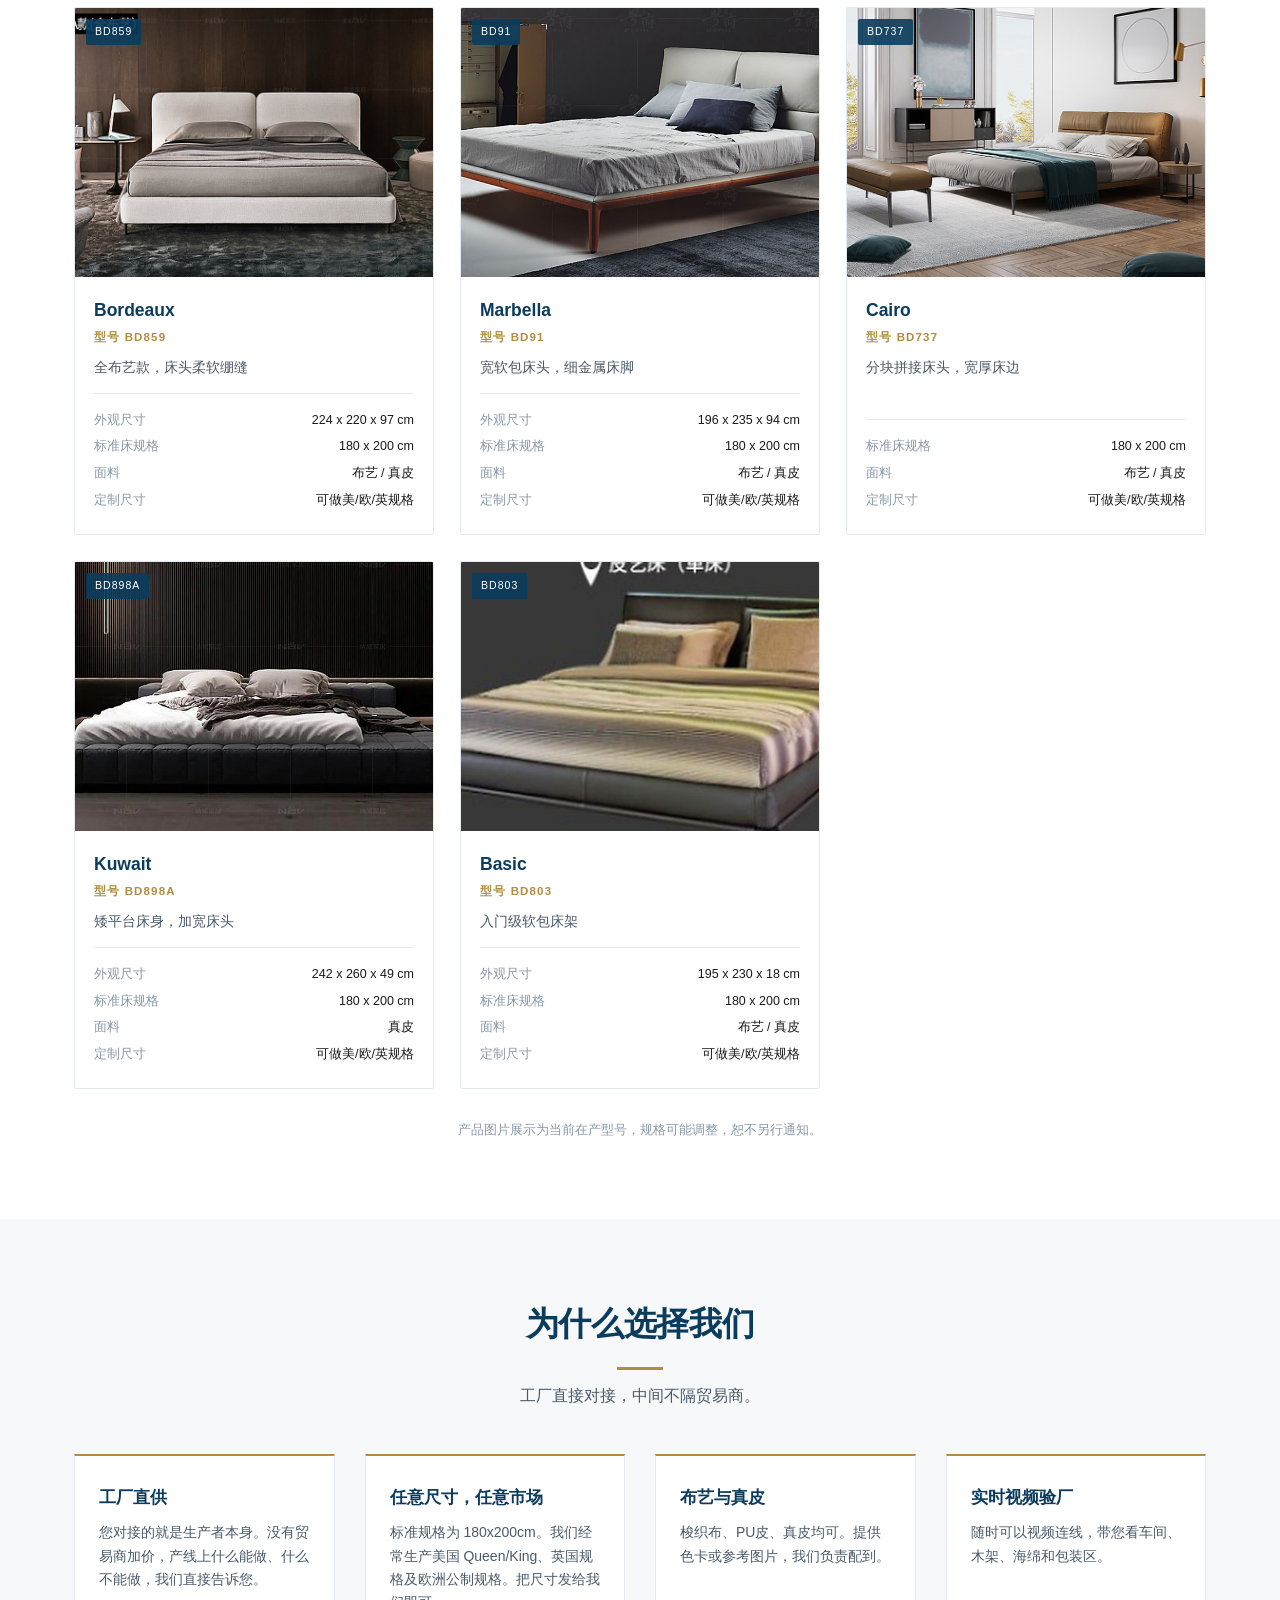
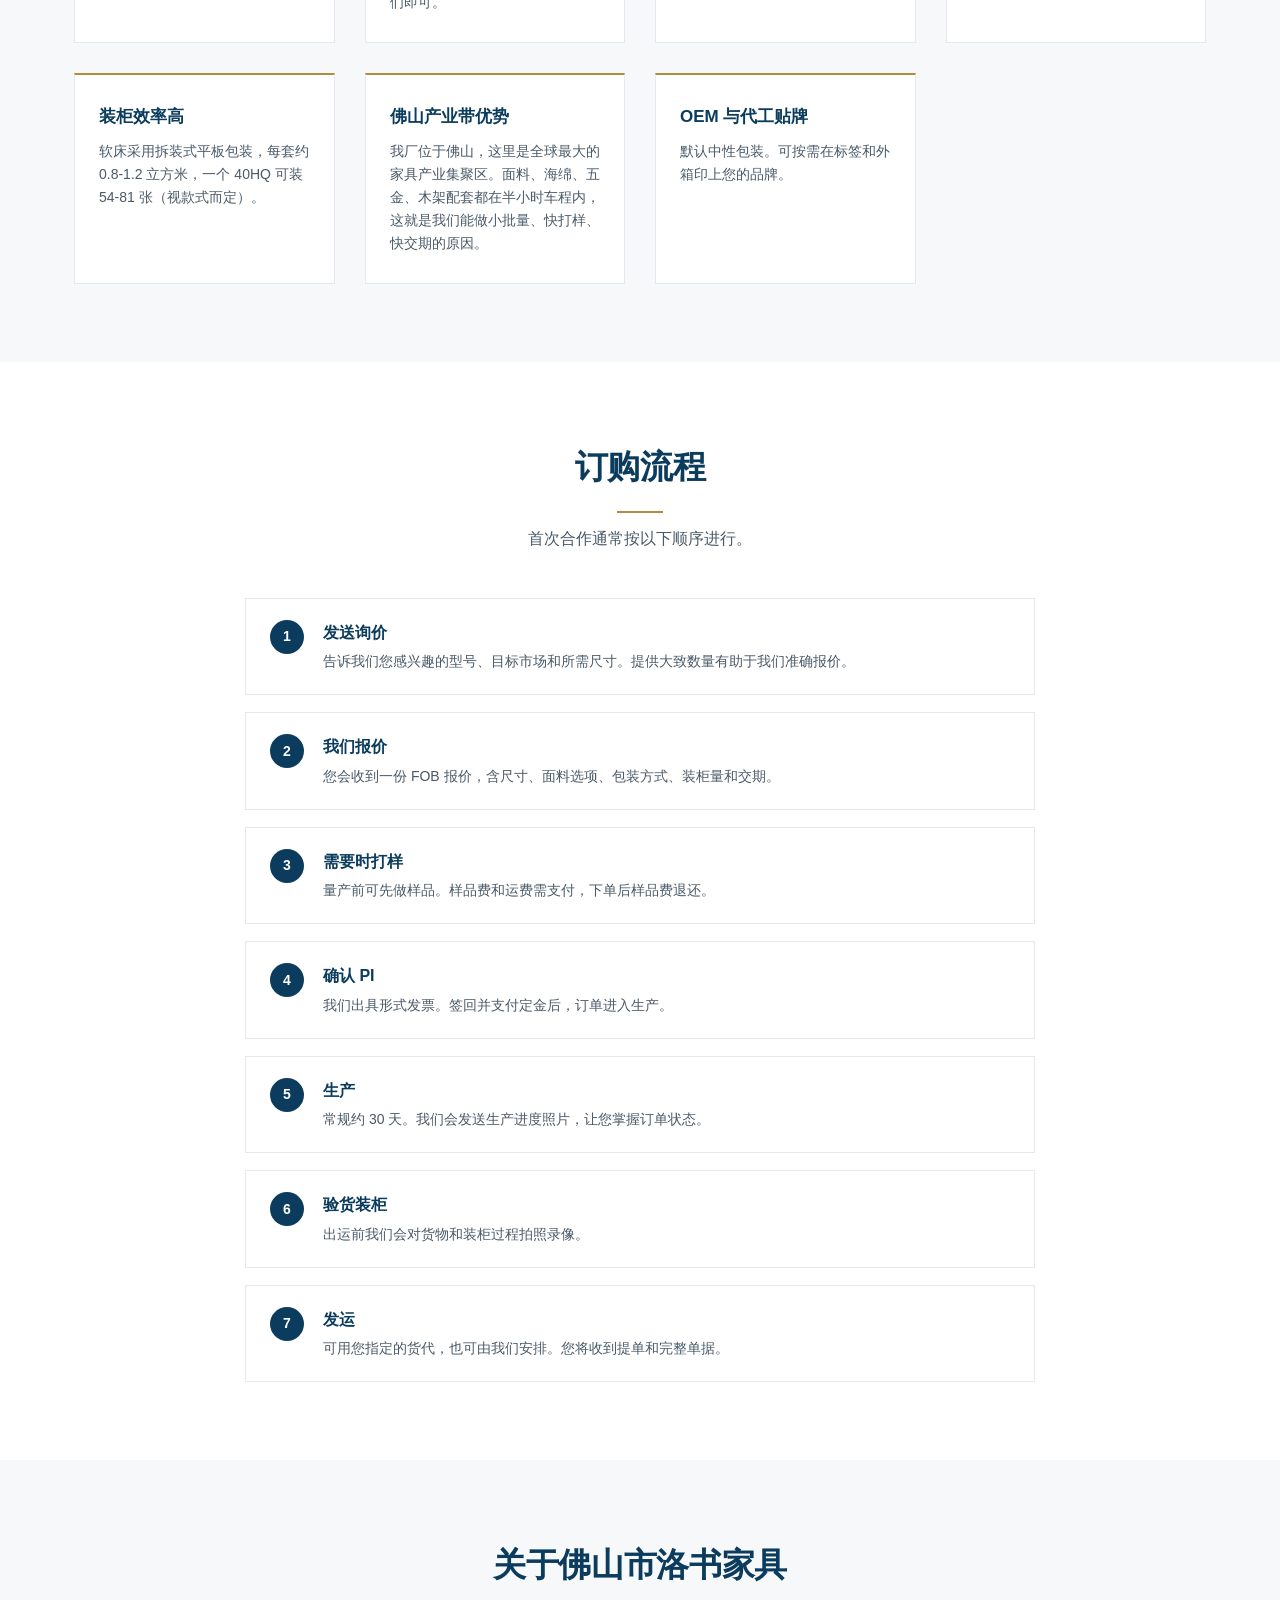
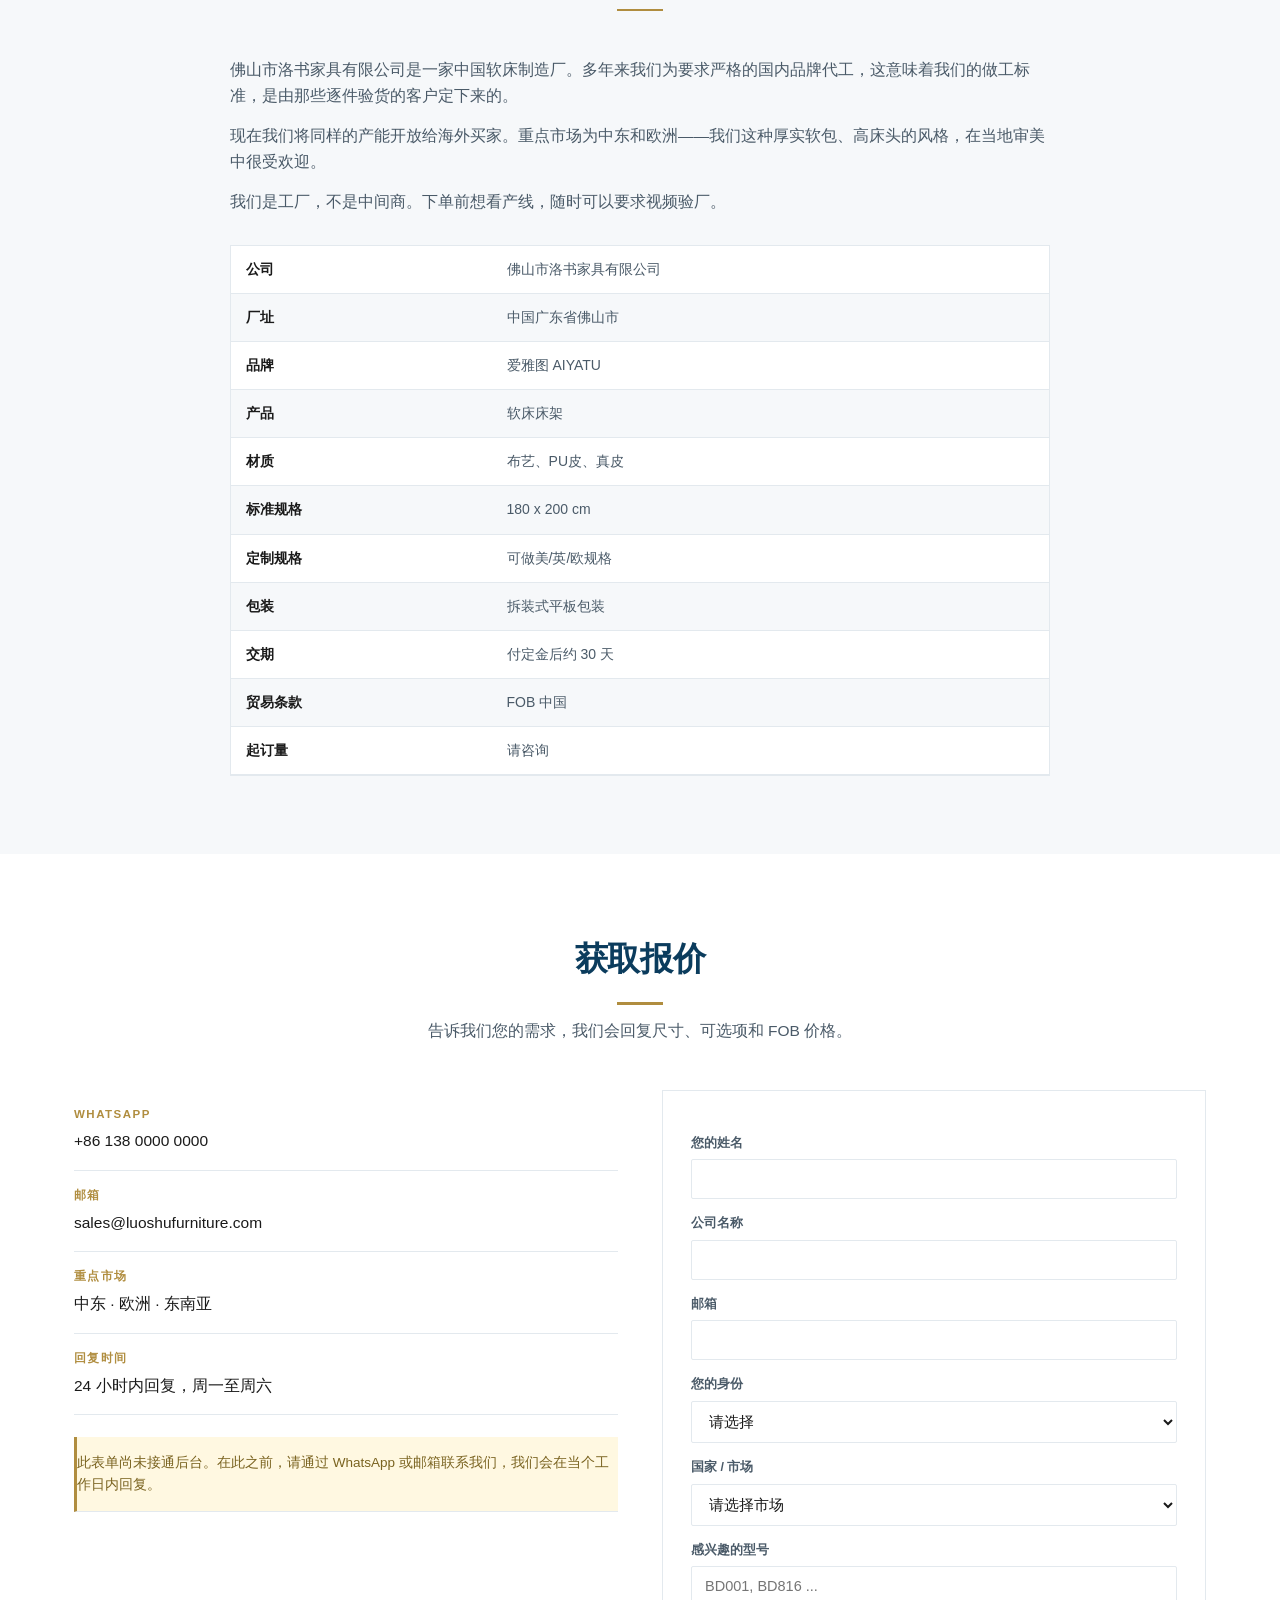
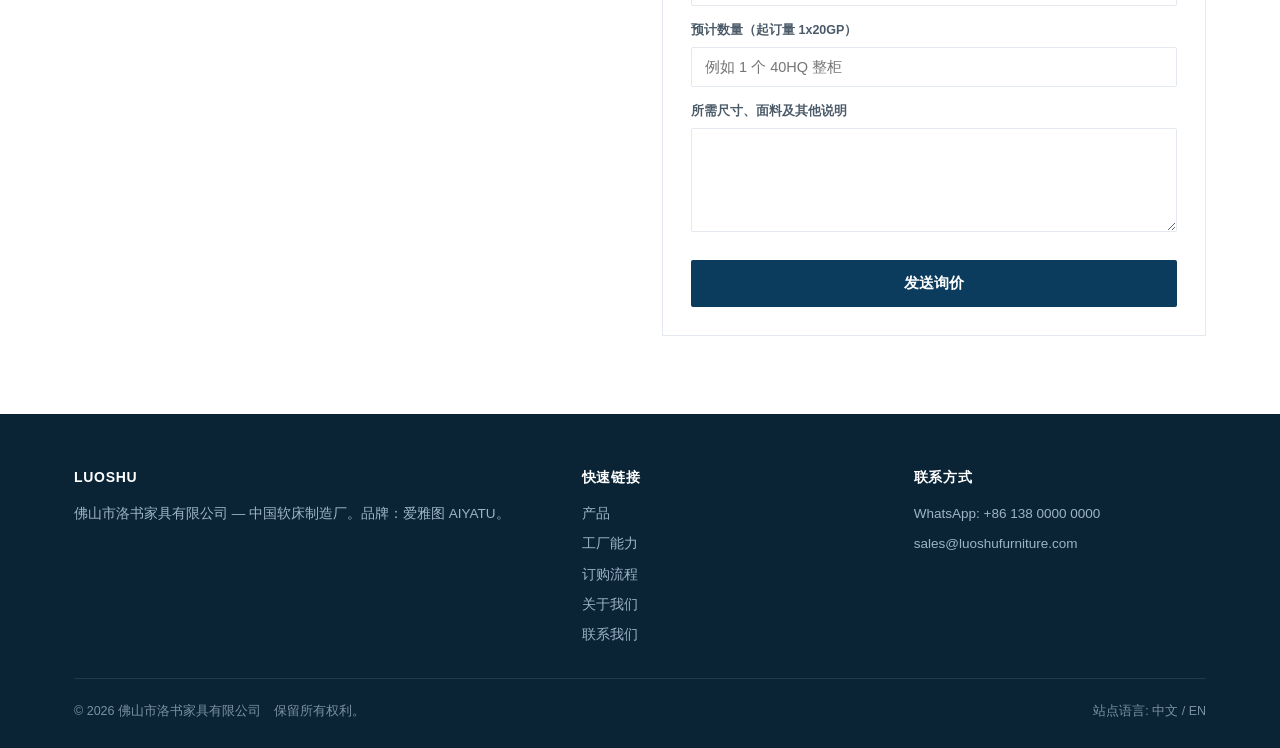
==== commit 15778645: "Full company name: 佛山市洛书家具有限公司 / Foshan Luoshu Furniture Co., Ltd + Foshan supply chain advantage" ====
--- a/index.html
+++ b/index.html
@@ -3,12 +3,12 @@
 <head>
 <meta charset="UTF-8">
 <meta name="viewport" content="width=device-width,initial-scale=1">
-<title>洛书家具 | 中国软床制造厂</title>
-<meta name="description" content="中国软床制造厂，生产布艺与真皮软床。可定制中东及欧洲市场规格，拆装式平板包装，FOB 工厂报价。">
+<title>佛山市洛书家具 | 中国软床制造厂</title>
+<meta name="description" content="佛山市洛书家具有限公司，中国佛山软床制造厂。生产布艺与真皮软床，可定制中东及欧洲市场规格，拆装式平板包装，FOB 工厂报价。">
 <link rel="canonical" href="./">
 <link rel="alternate" hreflang="en" href="en/">
 <link rel="alternate" hreflang="zh-CN" href="./">
-<meta property="og:title" content="洛书家具 | 中国软床制造厂">
+<meta property="og:title" content="佛山市洛书家具 | 中国软床制造厂">
 <meta property="og:description" content="中国软床制造厂，生产布艺与真皮软床。可定制中东及欧洲市场规格，拆装式平板包装，FOB 工厂报价。">
 <meta property="og:type" content="website">
 <link rel="icon" type="image/svg+xml" href="assets/favicon.svg">
@@ -17,12 +17,13 @@
 {
  "@context": "https://schema.org",
  "@type": "Organization",
- "name": "Luoshu Furniture Co., Ltd",
- "alternateName": "AIYATU",
+ "name": "Foshan Luoshu Furniture Co., Ltd",
+ "alternateName": "佛山市洛书家具",
  "url": "https://REPLACE-YOUR-DOMAIN.com/",
  "description": "Chinese manufacturer of fabric and genuine leather upholstered beds. OEM and ODM production for export markets.",
  "address": {
   "@type": "PostalAddress",
+  "addressLocality": "Foshan",
   "addressRegion": "Guangdong",
   "addressCountry": "CN"
  },
@@ -66,7 +67,7 @@
     "material": "Fabric, PU leather, genuine leather",
     "manufacturer": {
      "@type": "Organization",
-     "name": "Luoshu Furniture Co., Ltd"
+     "name": "Foshan Luoshu Furniture Co., Ltd"
     },
     "image": "https://REPLACE-YOUR-DOMAIN.com/assets/products/bd001.jpg",
     "description": "Curved wingback headboard with deep channel tufting"
@@ -83,7 +84,7 @@
     "material": "Fabric, PU leather, genuine leather",
     "manufacturer": {
      "@type": "Organization",
-     "name": "Luoshu Furniture Co., Ltd"
+     "name": "Foshan Luoshu Furniture Co., Ltd"
     },
     "image": "https://REPLACE-YOUR-DOMAIN.com/assets/products/bd816.jpg",
     "description": "High headboard with sculpted shoulders"
@@ -100,7 +101,7 @@
     "material": "Fabric, PU leather, genuine leather",
     "manufacturer": {
      "@type": "Organization",
-     "name": "Luoshu Furniture Co., Ltd"
+     "name": "Foshan Luoshu Furniture Co., Ltd"
     },
     "image": "https://REPLACE-YOUR-DOMAIN.com/assets/products/bd860.jpg",
     "description": "Broad headboard with layered padding"
@@ -117,7 +118,7 @@
     "material": "Fabric, PU leather, genuine leather",
     "manufacturer": {
      "@type": "Organization",
-     "name": "Luoshu Furniture Co., Ltd"
+     "name": "Foshan Luoshu Furniture Co., Ltd"
     },
     "image": "https://REPLACE-YOUR-DOMAIN.com/assets/products/bd812.jpg",
     "description": "Tall padded headboard, upholstered base"
@@ -134,7 +135,7 @@
     "material": "Fabric, PU leather, genuine leather",
     "manufacturer": {
      "@type": "Organization",
-     "name": "Luoshu Furniture Co., Ltd"
+     "name": "Foshan Luoshu Furniture Co., Ltd"
     },
     "image": "https://REPLACE-YOUR-DOMAIN.com/assets/products/bd893.jpg",
     "description": "Straight-edge headboard, optional flush base"
@@ -151,7 +152,7 @@
     "material": "Fabric, PU leather, genuine leather",
     "manufacturer": {
      "@type": "Organization",
-     "name": "Luoshu Furniture Co., Ltd"
+     "name": "Foshan Luoshu Furniture Co., Ltd"
     },
     "image": "https://REPLACE-YOUR-DOMAIN.com/assets/products/bd895.jpg",
     "description": "Channel-stitched headboard with wide rails"
@@ -168,7 +169,7 @@
     "material": "Fabric, PU leather, genuine leather",
     "manufacturer": {
      "@type": "Organization",
-     "name": "Luoshu Furniture Co., Ltd"
+     "name": "Foshan Luoshu Furniture Co., Ltd"
     },
     "image": "https://REPLACE-YOUR-DOMAIN.com/assets/products/bd819.jpg",
     "description": "Buttoned headboard with rounded corners"
@@ -185,7 +186,7 @@
     "material": "Fabric, PU leather, genuine leather",
     "manufacturer": {
      "@type": "Organization",
-     "name": "Luoshu Furniture Co., Ltd"
+     "name": "Foshan Luoshu Furniture Co., Ltd"
     },
     "image": "https://REPLACE-YOUR-DOMAIN.com/assets/products/bd815.jpg",
     "description": "Winged headboard with low-profile platform"
@@ -202,7 +203,7 @@
     "material": "Fabric, PU leather, genuine leather",
     "manufacturer": {
      "@type": "Organization",
-     "name": "Luoshu Furniture Co., Ltd"
+     "name": "Foshan Luoshu Furniture Co., Ltd"
     },
     "image": "https://REPLACE-YOUR-DOMAIN.com/assets/products/bd818.jpg",
     "description": "Clean-line headboard, fully upholstered"
@@ -219,7 +220,7 @@
     "material": "Fabric, PU leather, genuine leather",
     "manufacturer": {
      "@type": "Organization",
-     "name": "Luoshu Furniture Co., Ltd"
+     "name": "Foshan Luoshu Furniture Co., Ltd"
     },
     "image": "https://REPLACE-YOUR-DOMAIN.com/assets/products/bd810.jpg",
     "description": "Square-line headboard with piped edging"
@@ -236,7 +237,7 @@
     "material": "Fabric, PU leather, genuine leather",
     "manufacturer": {
      "@type": "Organization",
-     "name": "Luoshu Furniture Co., Ltd"
+     "name": "Foshan Luoshu Furniture Co., Ltd"
     },
     "image": "https://REPLACE-YOUR-DOMAIN.com/assets/products/bd002.jpg",
     "description": "Compact frame with softly rolled headboard"
@@ -253,7 +254,7 @@
     "material": "Fabric, PU leather, genuine leather",
     "manufacturer": {
      "@type": "Organization",
-     "name": "Luoshu Furniture Co., Ltd"
+     "name": "Foshan Luoshu Furniture Co., Ltd"
     },
     "image": "https://REPLACE-YOUR-DOMAIN.com/assets/products/bd850.jpg",
     "description": "Slim-frame design with tapered legs"
@@ -270,7 +271,7 @@
     "material": "Fabric, PU leather, genuine leather",
     "manufacturer": {
      "@type": "Organization",
-     "name": "Luoshu Furniture Co., Ltd"
+     "name": "Foshan Luoshu Furniture Co., Ltd"
     },
     "image": "https://REPLACE-YOUR-DOMAIN.com/assets/products/bd859.jpg",
     "description": "Full-fabric build with soft quilted headboard"
@@ -287,7 +288,7 @@
     "material": "Fabric, PU leather, genuine leather",
     "manufacturer": {
      "@type": "Organization",
-     "name": "Luoshu Furniture Co., Ltd"
+     "name": "Foshan Luoshu Furniture Co., Ltd"
     },
     "image": "https://REPLACE-YOUR-DOMAIN.com/assets/products/bd91.jpg",
     "description": "Wide padded headboard with slim metal feet"
@@ -304,7 +305,7 @@
     "material": "Fabric, PU leather, genuine leather",
     "manufacturer": {
      "@type": "Organization",
-     "name": "Luoshu Furniture Co., Ltd"
+     "name": "Foshan Luoshu Furniture Co., Ltd"
     },
     "image": "https://REPLACE-YOUR-DOMAIN.com/assets/products/bd737.jpg",
     "description": "Panelled headboard with generous side rails"
@@ -321,7 +322,7 @@
     "material": "Fabric, PU leather, genuine leather",
     "manufacturer": {
      "@type": "Organization",
-     "name": "Luoshu Furniture Co., Ltd"
+     "name": "Foshan Luoshu Furniture Co., Ltd"
     },
     "image": "https://REPLACE-YOUR-DOMAIN.com/assets/products/bd898a.jpg",
     "description": "Low platform bed with extended headboard"
@@ -338,7 +339,7 @@
     "material": "Fabric, PU leather, genuine leather",
     "manufacturer": {
      "@type": "Organization",
-     "name": "Luoshu Furniture Co., Ltd"
+     "name": "Foshan Luoshu Furniture Co., Ltd"
     },
     "image": "https://REPLACE-YOUR-DOMAIN.com/assets/products/bd803.jpg",
     "description": "Entry-level upholstered frame"
@@ -349,7 +350,7 @@
 </script>
 </head><body>
 <header><div class="wrap nav">
-<a href="#" class="logo">LUOSHU<span>软床制造厂</span></a>
+<a href="#" class="logo">LUOSHU<span>佛山市洛书家具</span></a>
 <button class="burger" aria-label="Menu">&#9776;</button>
 <ul>
 <li><a href="#products">产品</a></li>
@@ -363,9 +364,9 @@
 </div>
 </div></header>
 <div class="hero"><div class="wrap">
-<div class="kicker">实体工厂 · 中国广东</div>
+<div class="kicker">实体工厂 · 中国广东佛山</div>
 <h1>软床制造<br>按您的规格生产</h1>
-<p>我们是专业生产布艺与真皮软床的中国工厂。可按各国市场规格定制，平板包装适合整柜出运，工厂直接报价。</p>
+<p>我们是位于中国佛山的软床制造厂，专业生产布艺与真皮软床。佛山是全球最大的家具产业集聚区，配套齐全、供应链成熟。可按各国市场规格定制，平板包装适合整柜出运，工厂直接报价。</p>
 <div class="cta"><a class="btn btn-p" href="#products">查看产品</a><a class="btn btn-o" href="#contact">获取报价</a></div>
 </div></div>
 <div class="strip"><div class="wrap">
@@ -591,6 +592,7 @@
 <div class="fitem"><h3>布艺与真皮</h3><p>梭织布、PU皮、真皮均可。提供色卡或参考图片，我们负责配到。</p></div>
 <div class="fitem"><h3>实时视频验厂</h3><p>随时可以视频连线，带您看车间、木架、海绵和包装区。</p></div>
 <div class="fitem"><h3>装柜效率高</h3><p>软床采用拆装式平板包装，每套约 0.8-1.2 立方米，一个 40HQ 可装 54-81 张（视款式而定）。</p></div>
+<div class="fitem"><h3>佛山产业带优势</h3><p>我厂位于佛山，这里是全球最大的家具产业集聚区。面料、海绵、五金、木架配套都在半小时车程内，这就是我们能做小批量、快打样、快交期的原因。</p></div>
 <div class="fitem"><h3>OEM 与代工贴牌</h3><p>默认中性包装。可按需在标签和外箱印上您的品牌。</p></div>
 </div></div></section>
 <section id="process"><div class="wrap">
@@ -605,13 +607,14 @@
 <div class="step"><div><h3>发运</h3><p>可用您指定的货代，也可由我们安排。您将收到提单和完整单据。</p></div></div>
 </div></div></section>
 <section id="about" class="alt"><div class="wrap">
-<div class="head"><h2>关于洛书</h2><div class="rule"></div></div>
+<div class="head"><h2>关于佛山市洛书家具</h2><div class="rule"></div></div>
 <div style="max-width:820px;margin:0 auto">
-<p style="margin-bottom:15px;color:#4a5a68;font-size:15.5px">洛书家具有限公司是一家中国软床制造厂。多年来我们为要求严格的国内品牌代工，这意味着我们的做工标准，是由那些逐件验货的客户定下来的。</p>
+<p style="margin-bottom:15px;color:#4a5a68;font-size:15.5px">佛山市洛书家具有限公司是一家中国软床制造厂。多年来我们为要求严格的国内品牌代工，这意味着我们的做工标准，是由那些逐件验货的客户定下来的。</p>
 <p style="margin-bottom:15px;color:#4a5a68;font-size:15.5px">现在我们将同样的产能开放给海外买家。重点市场为中东和欧洲——我们这种厚实软包、高床头的风格，在当地审美中很受欢迎。</p>
 <p style="margin-bottom:15px;color:#4a5a68;font-size:15.5px">我们是工厂，不是中间商。下单前想看产线，随时可以要求视频验厂。</p>
 <div class="tblwrap" style="margin-top:30px"><table class="tbl">
-<tr><td>公司</td><td>洛书家具有限公司</td></tr>
+<tr><td>公司</td><td>佛山市洛书家具有限公司</td></tr>
+<tr><td>厂址</td><td>中国广东省佛山市</td></tr>
 <tr><td>品牌</td><td>爱雅图 AIYATU</td></tr>
 <tr><td>产品</td><td>软床床架</td></tr>
 <tr><td>材质</td><td>布艺、PU皮、真皮</td></tr>
@@ -666,7 +669,7 @@
 </div></div></section>
 <footer><div class="wrap">
 <div class="fgrid">
-<div><h4>LUOSHU</h4><p>洛书家具有限公司 — 中国软床制造厂。品牌：爱雅图 AIYATU。</p></div>
+<div><h4>LUOSHU</h4><p>佛山市洛书家具有限公司 — 中国软床制造厂。品牌：爱雅图 AIYATU。</p></div>
 <div><h4>快速链接</h4><ul>
 <li><a href="#products">产品</a></li>
 <li><a href="#capability">工厂能力</a></li>
@@ -679,7 +682,7 @@
 <li><a href="mailto:sales@luoshufurniture.com">sales@luoshufurniture.com</a></li>
 </ul></div>
 </div>
-<div class="fbot"><span>&copy; 2026 洛书家具有限公司　保留所有权利。</span><span>站点语言: 中文 / <a href='en/'>EN</a></span></div>
+<div class="fbot"><span>&copy; 2026 佛山市洛书家具有限公司　保留所有权利。</span><span>站点语言: 中文 / <a href='en/'>EN</a></span></div>
 </div></footer>
 <script src="assets/main.js"></script>
 </body></html>
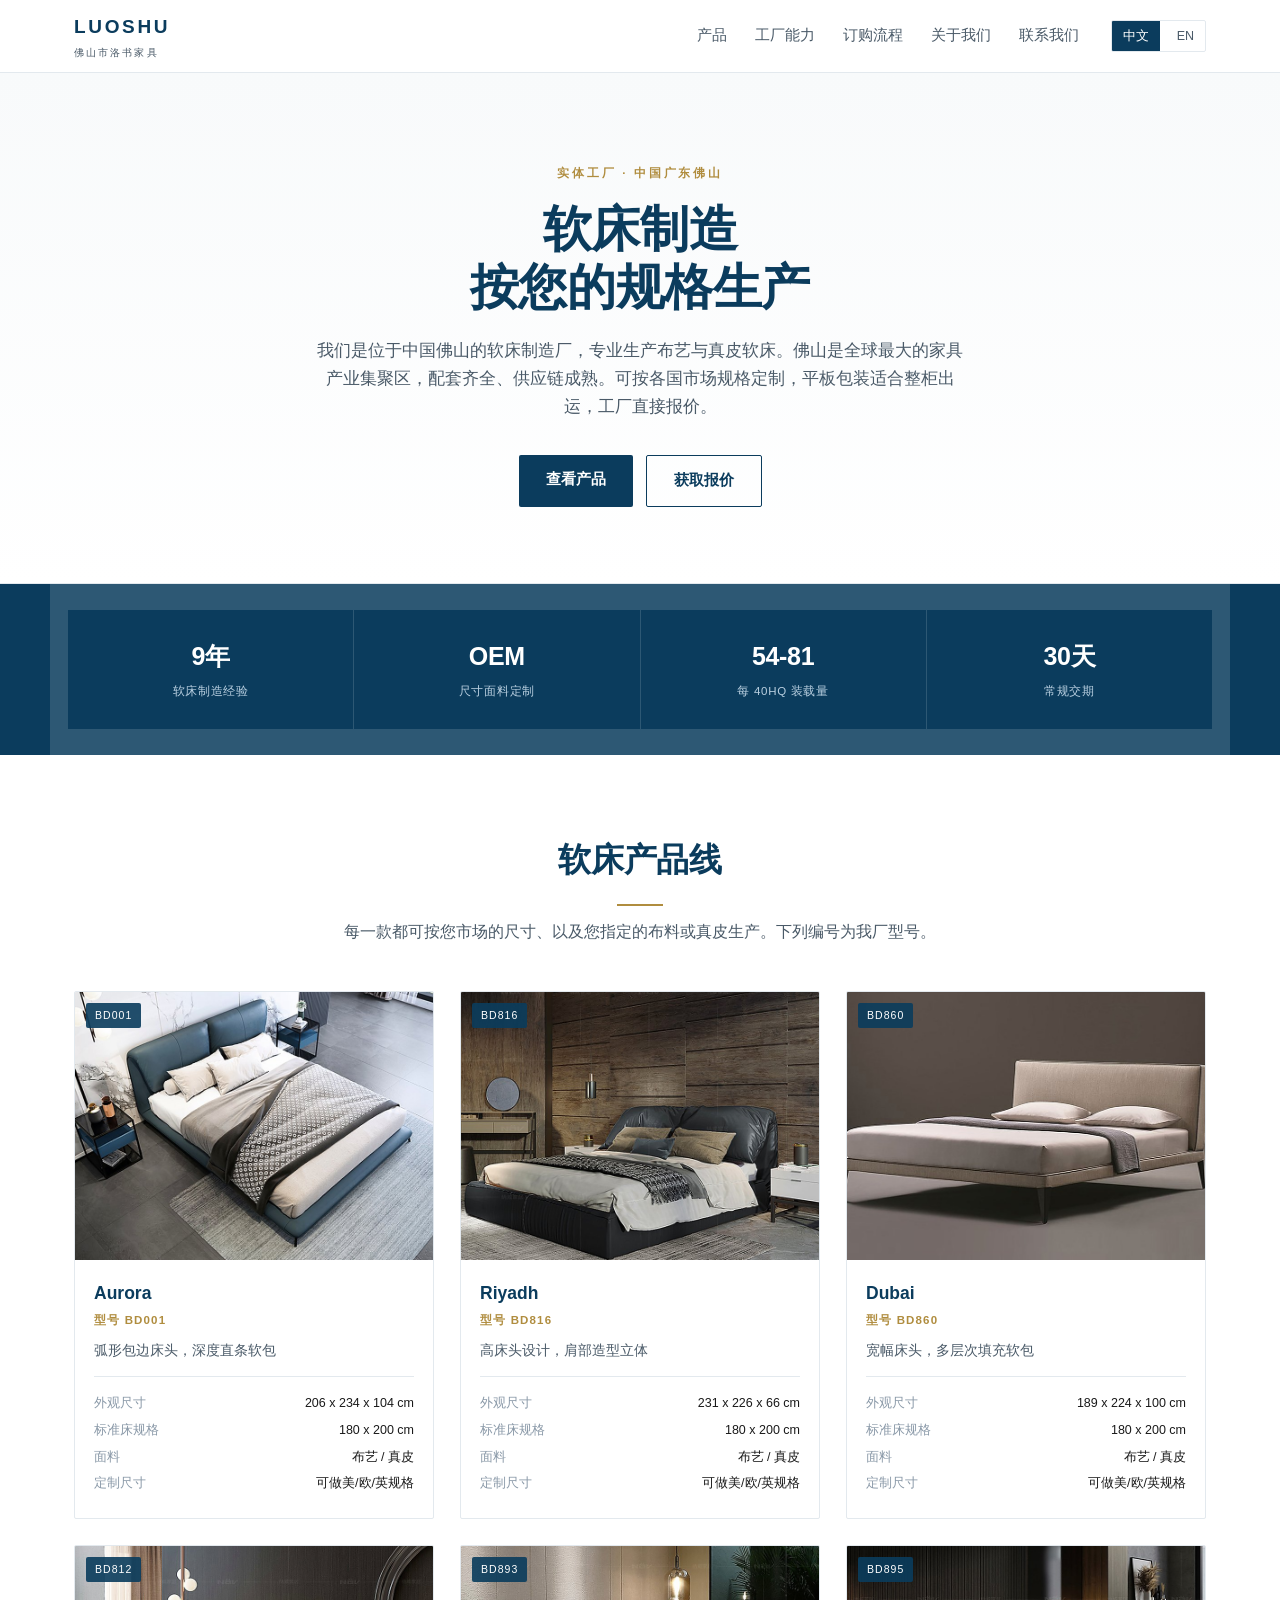
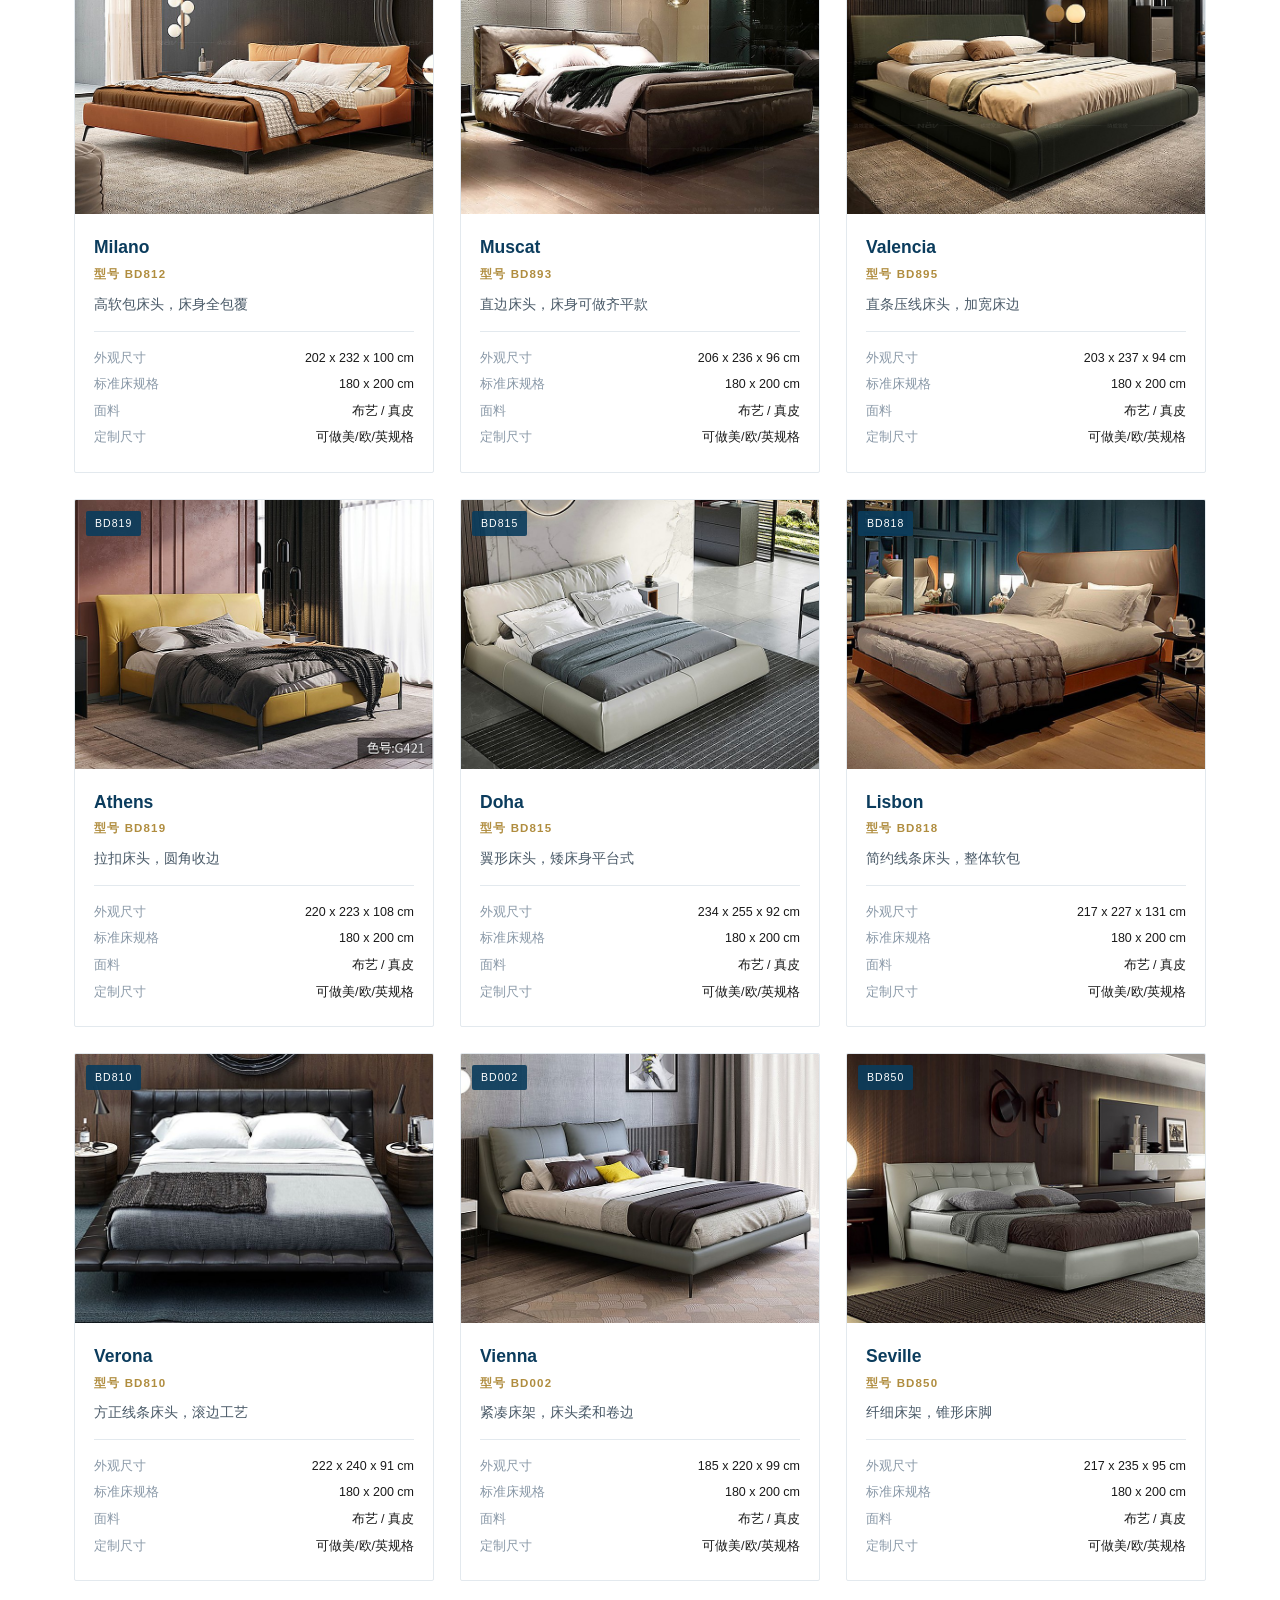
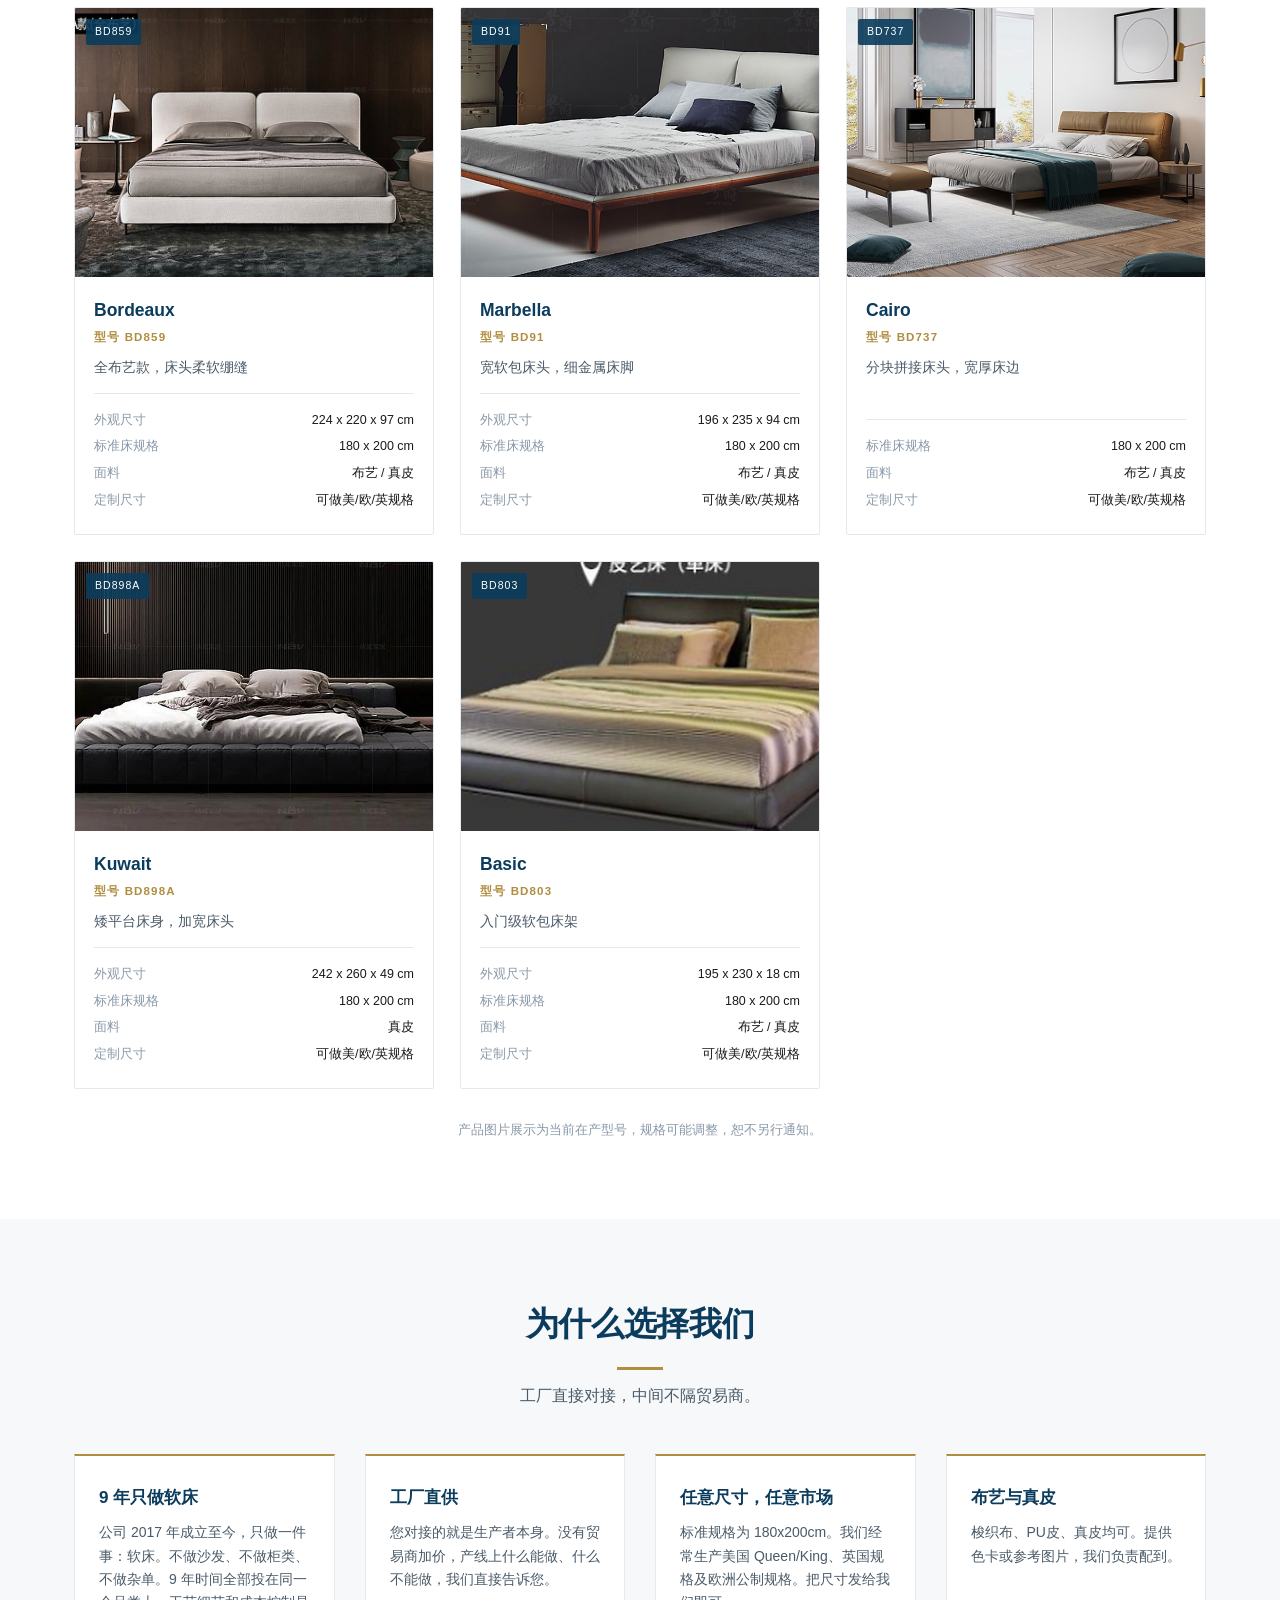
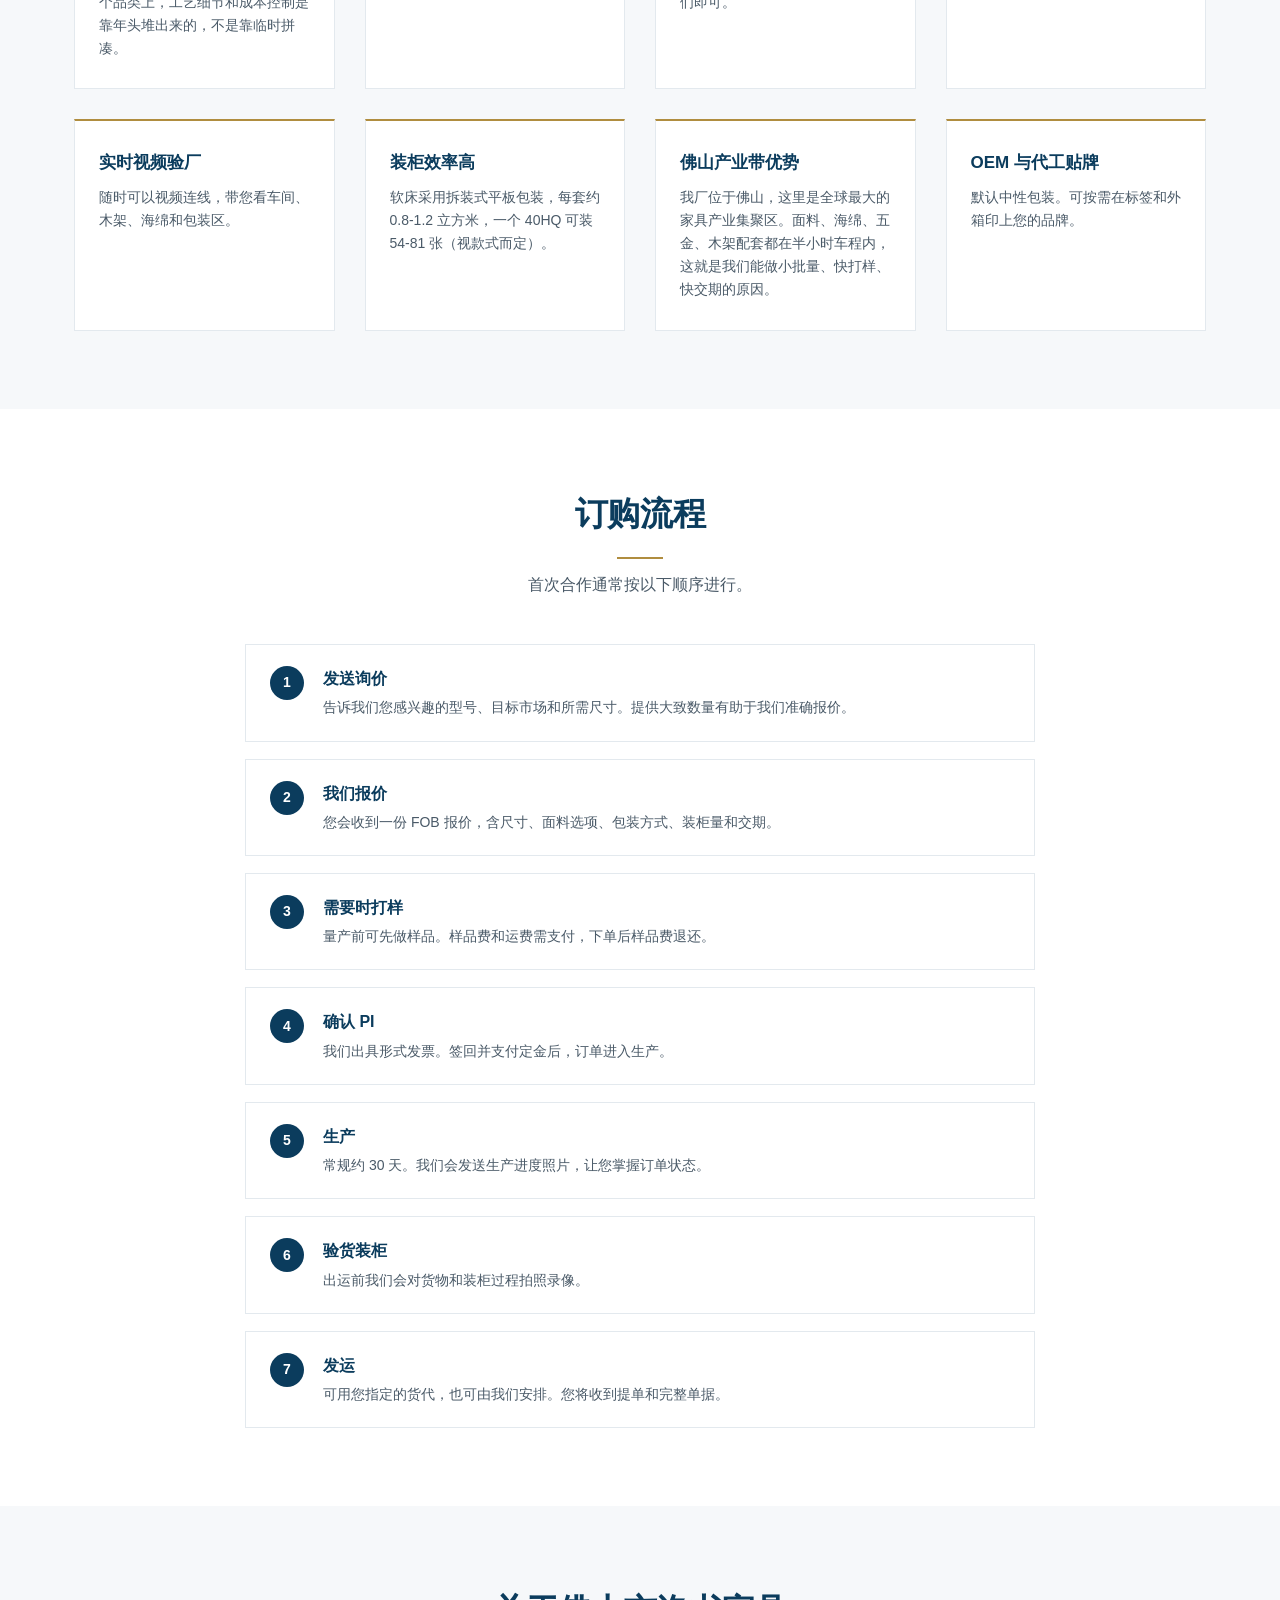
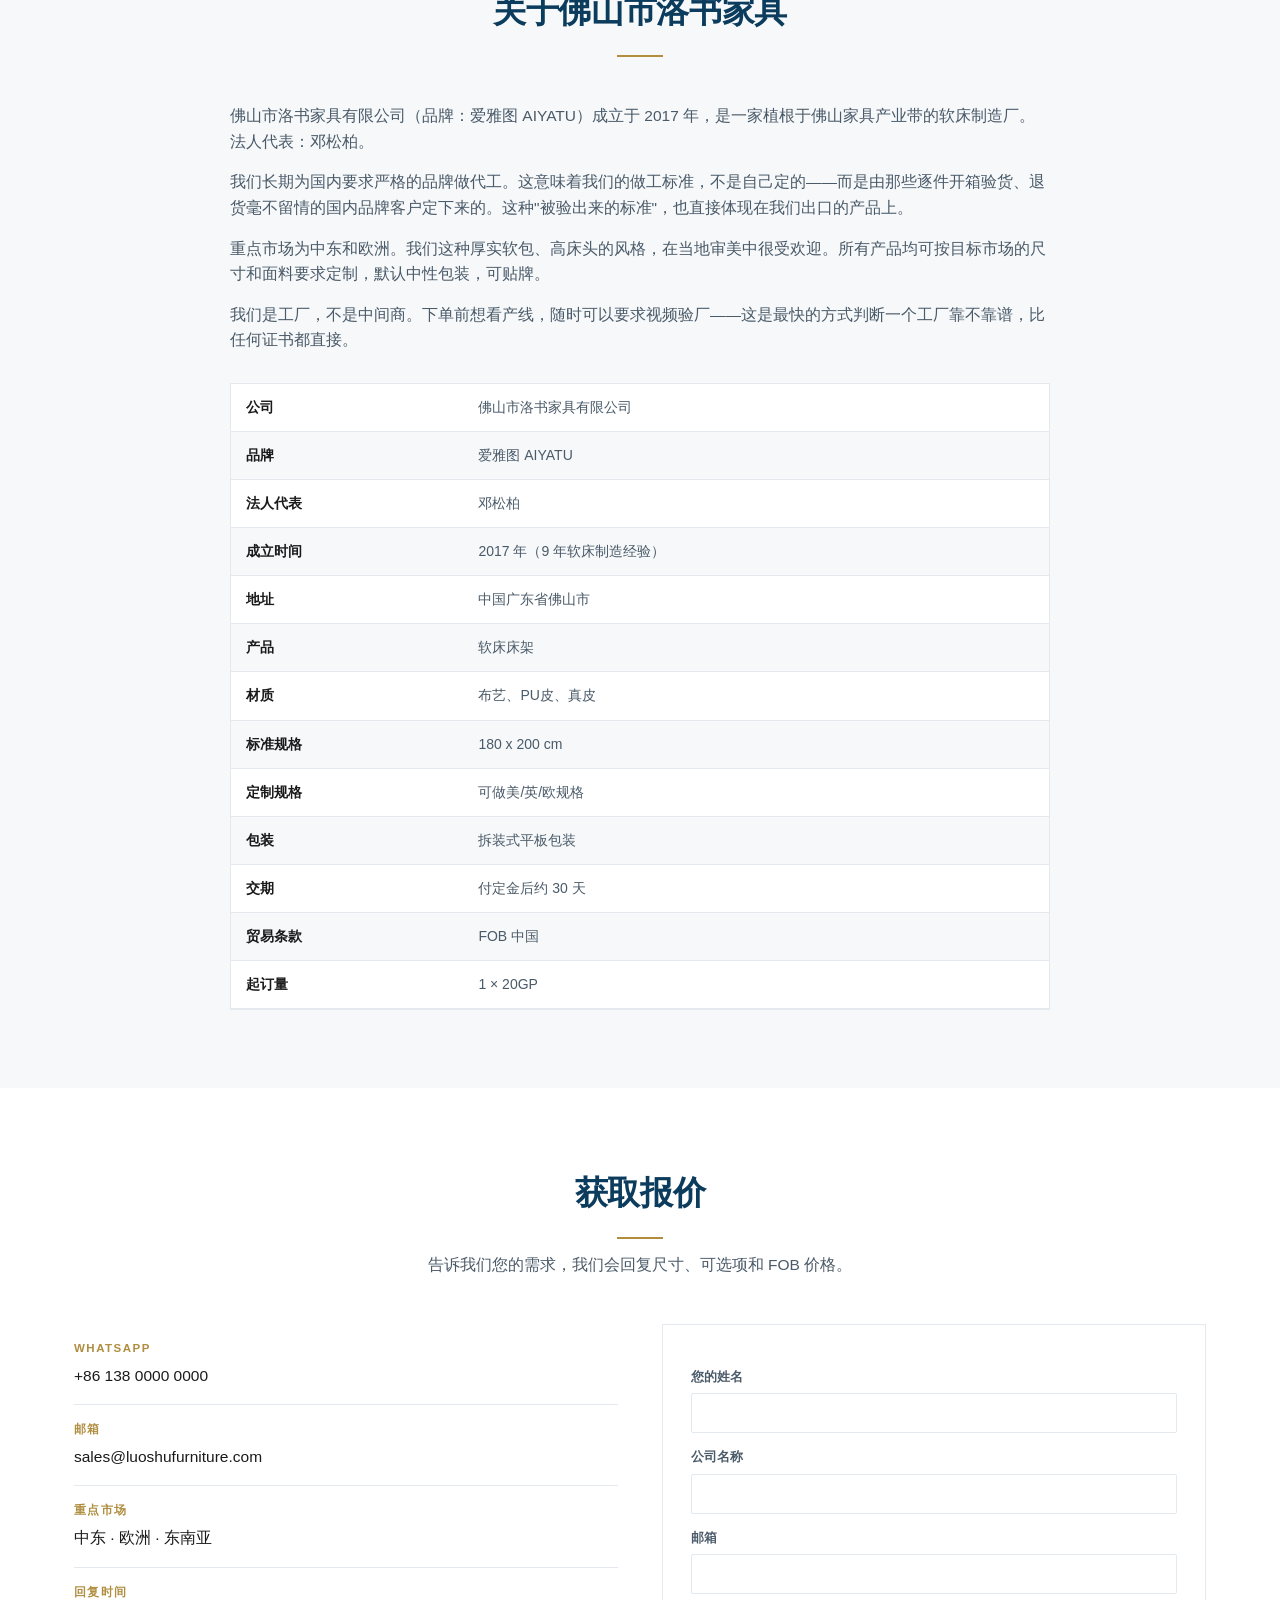
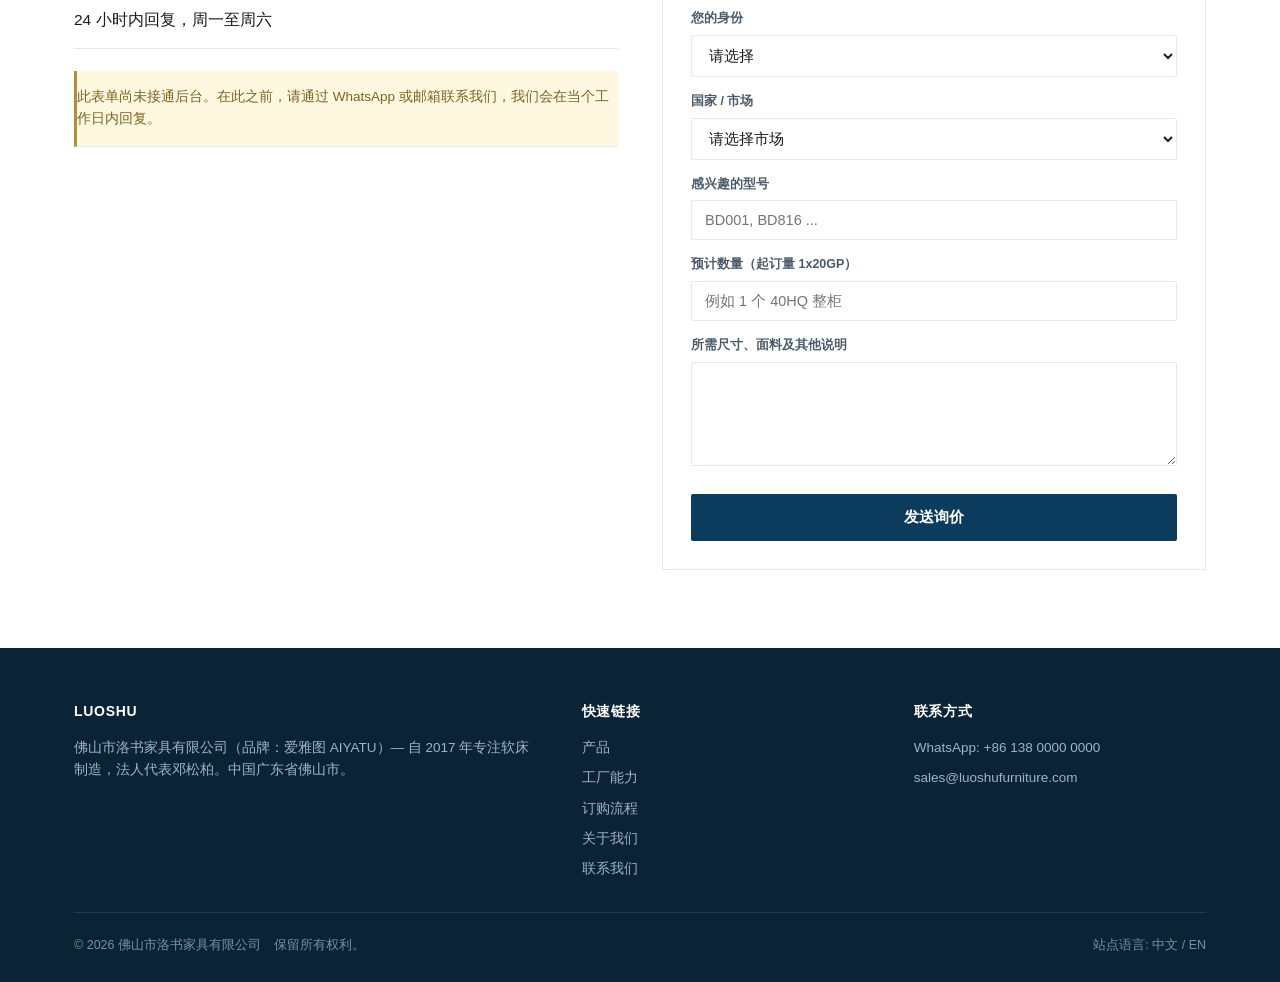
==== commit 6c3ef6c5: "Add verified company info: founded 2017, legal rep Deng Songbai, brand AIYATU. 9 years capability. M" ====
--- a/index.html
+++ b/index.html
@@ -46,6 +46,12 @@
   },
   "businessFunction": "http://purl.org/goodrelations/v1#Sell",
   "eligibleCustomerType": "Business"
+ },
+ "foundingDate": "2017",
+ "legalName": "佛山市洛书家具有限公司",
+ "founder": {
+  "@type": "Person",
+  "name": "邓松柏"
  }
 }
 </script>
@@ -370,7 +376,7 @@
 <div class="cta"><a class="btn btn-p" href="#products">查看产品</a><a class="btn btn-o" href="#contact">获取报价</a></div>
 </div></div>
 <div class="strip"><div class="wrap">
-<div><b>17+</b><small>在产型号</small></div>
+<div><b>9年</b><small>软床制造经验</small></div>
 <div><b>OEM</b><small>尺寸面料定制</small></div>
 <div><b>54-81</b><small>每 40HQ 装载量</small></div>
 <div><b>30天</b><small>常规交期</small></div>
@@ -587,6 +593,7 @@
 <section id="capability" class="alt"><div class="wrap">
 <div class="head"><h2>为什么选择我们</h2><div class="rule"></div><p>工厂直接对接，中间不隔贸易商。</p></div>
 <div class="feat">
+<div class="fitem"><h3>9 年只做软床</h3><p>公司 2017 年成立至今，只做一件事：软床。不做沙发、不做柜类、不做杂单。9 年时间全部投在同一个品类上，工艺细节和成本控制是靠年头堆出来的，不是靠临时拼凑。</p></div>
 <div class="fitem"><h3>工厂直供</h3><p>您对接的就是生产者本身。没有贸易商加价，产线上什么能做、什么不能做，我们直接告诉您。</p></div>
 <div class="fitem"><h3>任意尺寸，任意市场</h3><p>标准规格为 180x200cm。我们经常生产美国 Queen/King、英国规格及欧洲公制规格。把尺寸发给我们即可。</p></div>
 <div class="fitem"><h3>布艺与真皮</h3><p>梭织布、PU皮、真皮均可。提供色卡或参考图片，我们负责配到。</p></div>
@@ -609,13 +616,16 @@
 <section id="about" class="alt"><div class="wrap">
 <div class="head"><h2>关于佛山市洛书家具</h2><div class="rule"></div></div>
 <div style="max-width:820px;margin:0 auto">
-<p style="margin-bottom:15px;color:#4a5a68;font-size:15.5px">佛山市洛书家具有限公司是一家中国软床制造厂。多年来我们为要求严格的国内品牌代工，这意味着我们的做工标准，是由那些逐件验货的客户定下来的。</p>
-<p style="margin-bottom:15px;color:#4a5a68;font-size:15.5px">现在我们将同样的产能开放给海外买家。重点市场为中东和欧洲——我们这种厚实软包、高床头的风格，在当地审美中很受欢迎。</p>
-<p style="margin-bottom:15px;color:#4a5a68;font-size:15.5px">我们是工厂，不是中间商。下单前想看产线，随时可以要求视频验厂。</p>
+<p style="margin-bottom:15px;color:#4a5a68;font-size:15.5px">佛山市洛书家具有限公司（品牌：爱雅图 AIYATU）成立于 2017 年，是一家植根于佛山家具产业带的软床制造厂。法人代表：邓松柏。</p>
+<p style="margin-bottom:15px;color:#4a5a68;font-size:15.5px">我们长期为国内要求严格的品牌做代工。这意味着我们的做工标准，不是自己定的——而是由那些逐件开箱验货、退货毫不留情的国内品牌客户定下来的。这种"被验出来的标准"，也直接体现在我们出口的产品上。</p>
+<p style="margin-bottom:15px;color:#4a5a68;font-size:15.5px">重点市场为中东和欧洲。我们这种厚实软包、高床头的风格，在当地审美中很受欢迎。所有产品均可按目标市场的尺寸和面料要求定制，默认中性包装，可贴牌。</p>
+<p style="margin-bottom:15px;color:#4a5a68;font-size:15.5px">我们是工厂，不是中间商。下单前想看产线，随时可以要求视频验厂——这是最快的方式判断一个工厂靠不靠谱，比任何证书都直接。</p>
 <div class="tblwrap" style="margin-top:30px"><table class="tbl">
 <tr><td>公司</td><td>佛山市洛书家具有限公司</td></tr>
-<tr><td>厂址</td><td>中国广东省佛山市</td></tr>
 <tr><td>品牌</td><td>爱雅图 AIYATU</td></tr>
+<tr><td>法人代表</td><td>邓松柏</td></tr>
+<tr><td>成立时间</td><td>2017 年（9 年软床制造经验）</td></tr>
+<tr><td>地址</td><td>中国广东省佛山市</td></tr>
 <tr><td>产品</td><td>软床床架</td></tr>
 <tr><td>材质</td><td>布艺、PU皮、真皮</td></tr>
 <tr><td>标准规格</td><td>180 x 200 cm</td></tr>
@@ -623,7 +633,7 @@
 <tr><td>包装</td><td>拆装式平板包装</td></tr>
 <tr><td>交期</td><td>付定金后约 30 天</td></tr>
 <tr><td>贸易条款</td><td>FOB 中国</td></tr>
-<tr><td>起订量</td><td>请咨询</td></tr>
+<tr><td>起订量</td><td>1 × 20GP</td></tr>
 </table></div></div></div></section>
 <section id="contact"><div class="wrap">
 <div class="head"><h2>获取报价</h2><div class="rule"></div><p>告诉我们您的需求，我们会回复尺寸、可选项和 FOB 价格。</p></div>
@@ -669,7 +679,7 @@
 </div></div></section>
 <footer><div class="wrap">
 <div class="fgrid">
-<div><h4>LUOSHU</h4><p>佛山市洛书家具有限公司 — 中国软床制造厂。品牌：爱雅图 AIYATU。</p></div>
+<div><h4>LUOSHU</h4><p>佛山市洛书家具有限公司（品牌：爱雅图 AIYATU）— 自 2017 年专注软床制造，法人代表邓松柏。中国广东省佛山市。</p></div>
 <div><h4>快速链接</h4><ul>
 <li><a href="#products">产品</a></li>
 <li><a href="#capability">工厂能力</a></li>
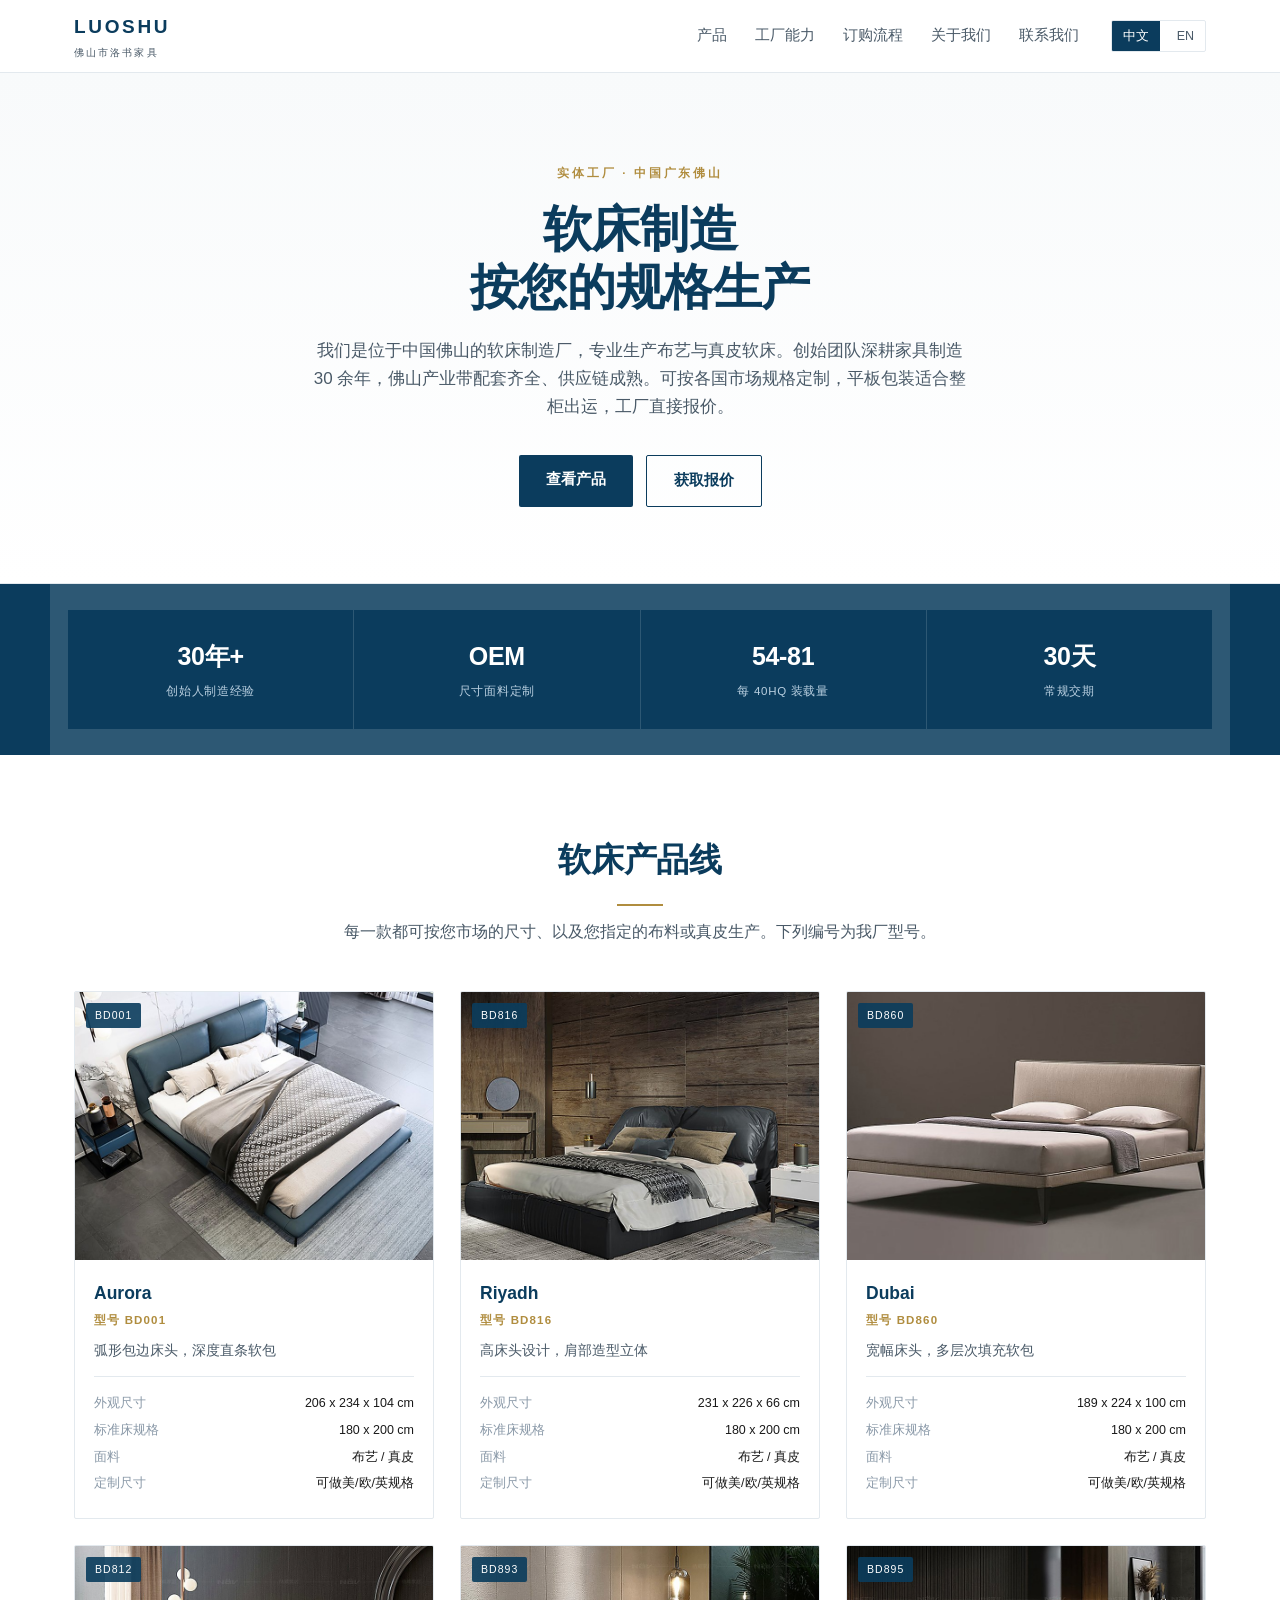
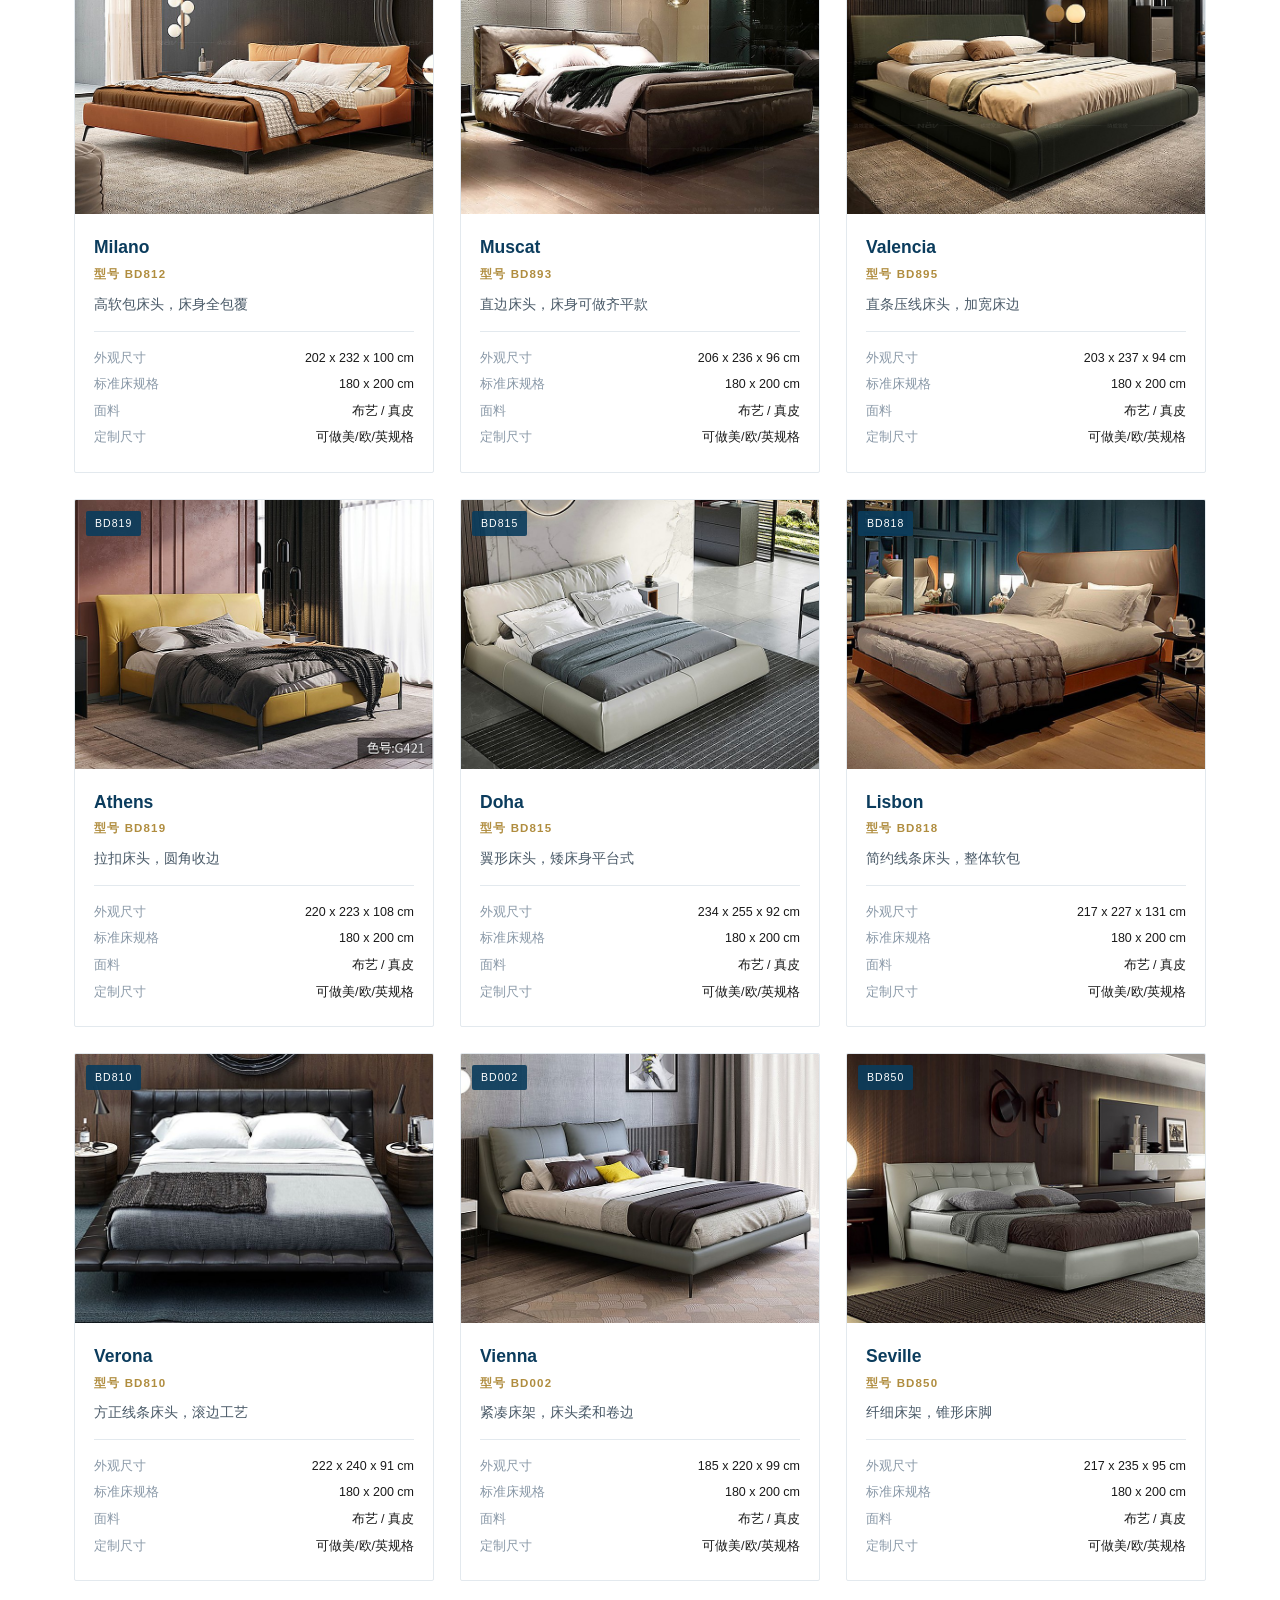
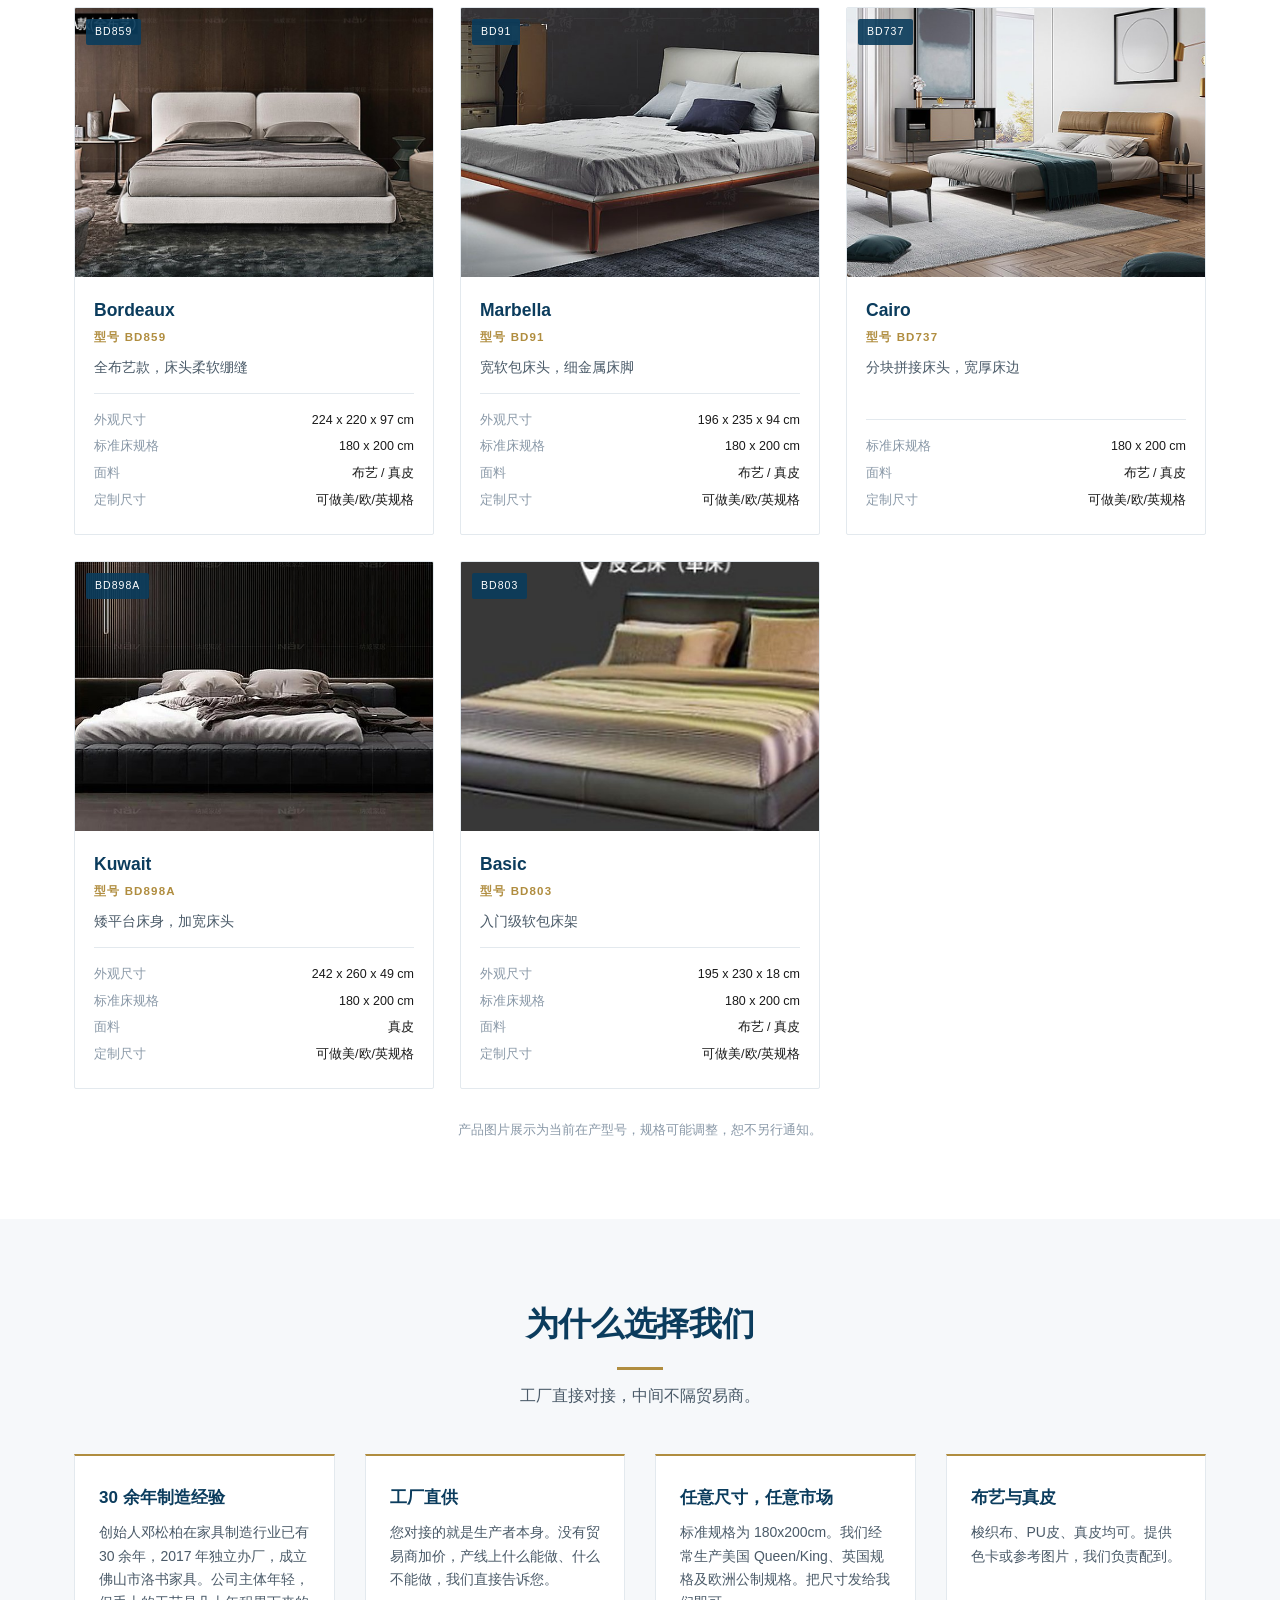
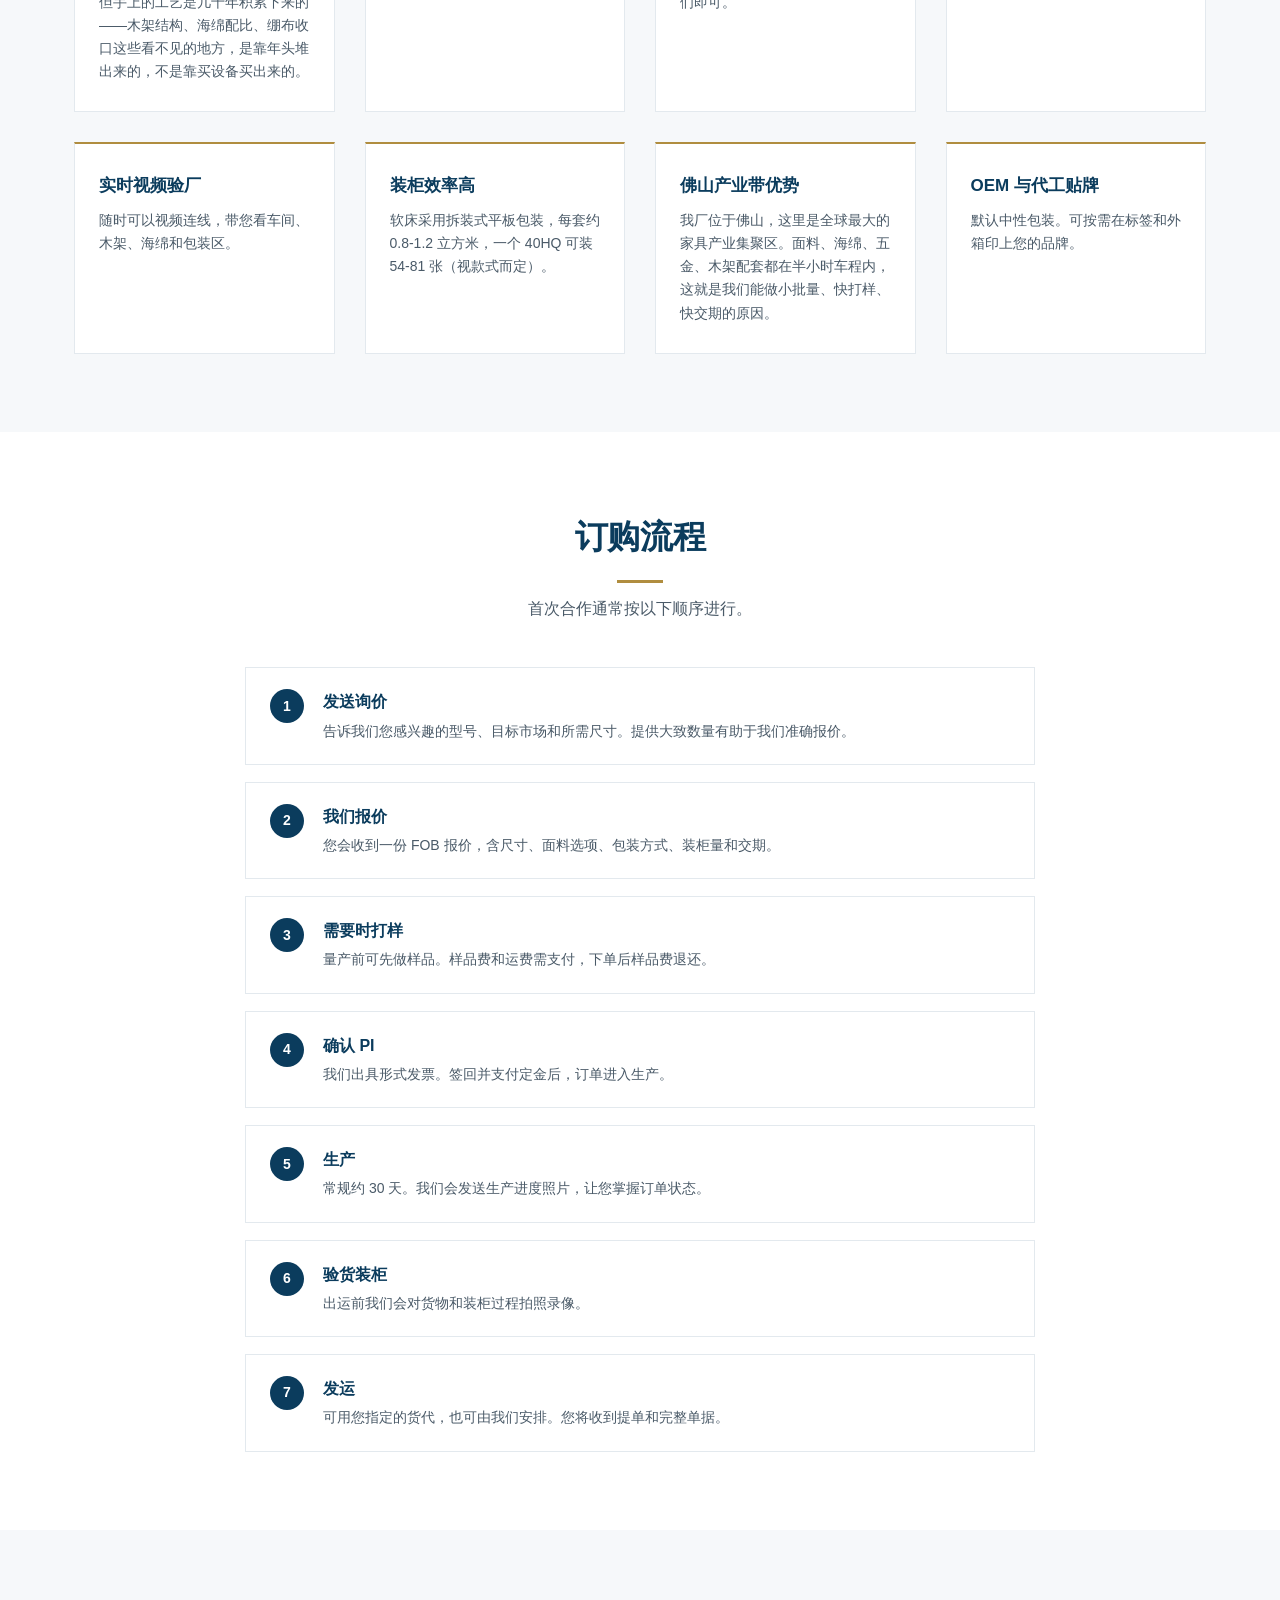
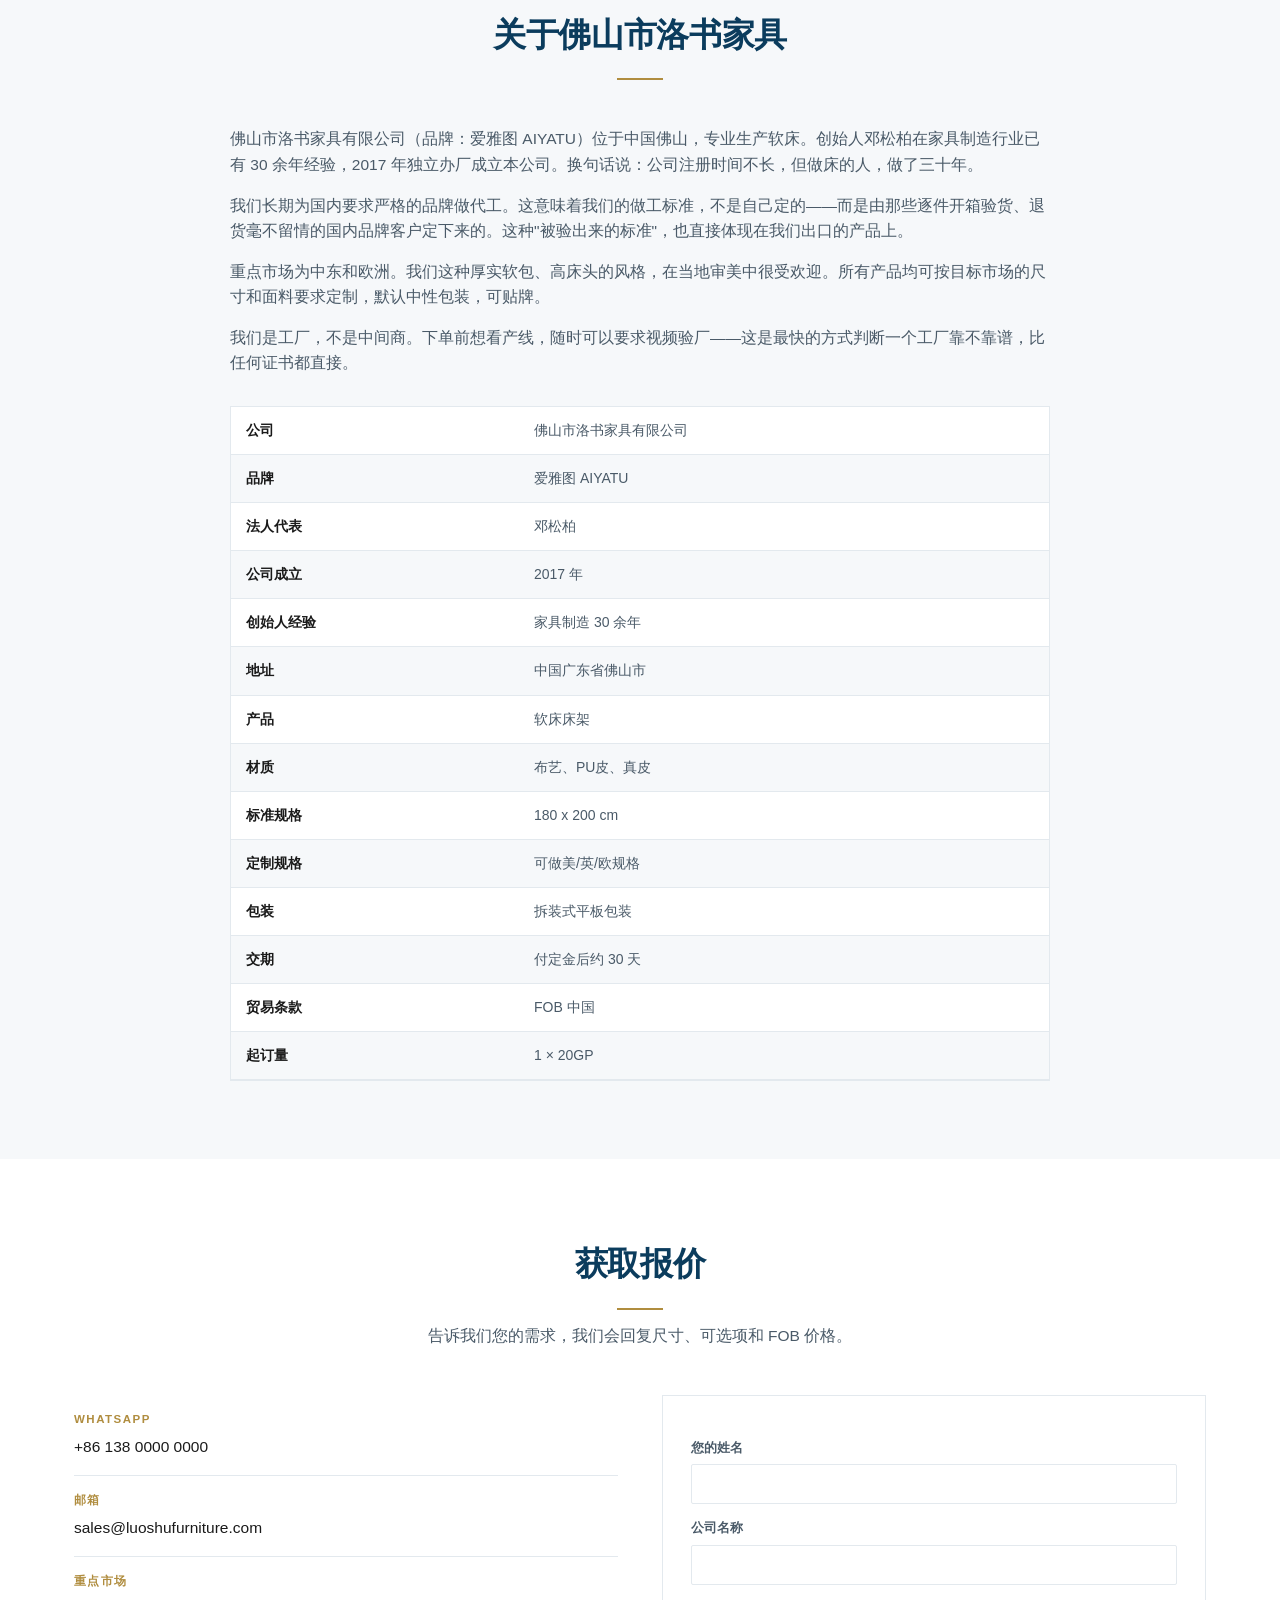
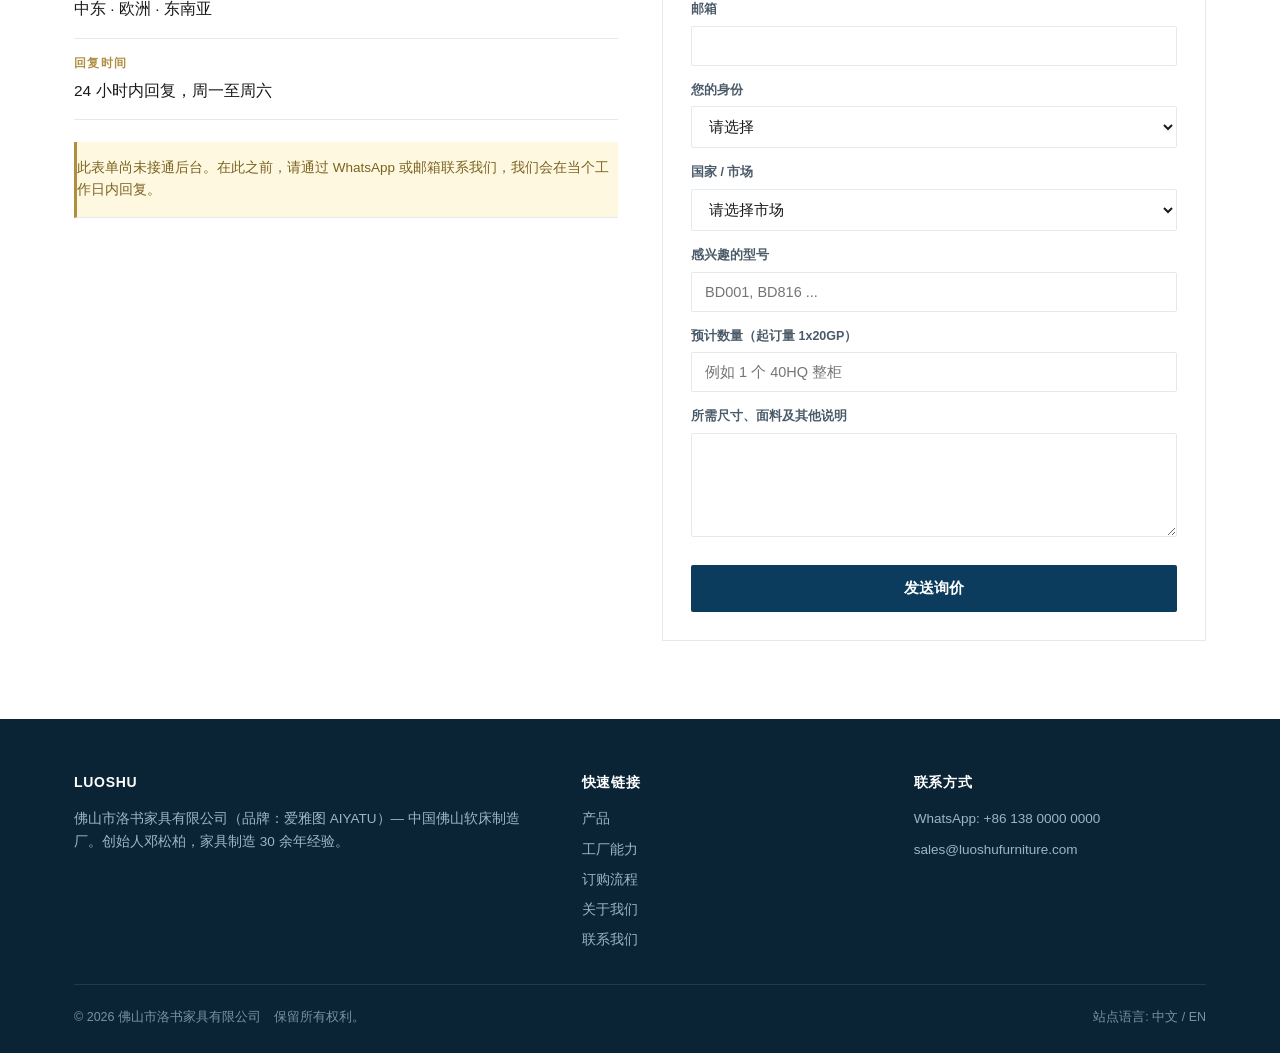
==== commit 3f2526c2: "Reframe experience as founder's 30+ years; set live site URL" ====
--- a/index.html
+++ b/index.html
@@ -19,7 +19,7 @@
  "@type": "Organization",
  "name": "Foshan Luoshu Furniture Co., Ltd",
  "alternateName": "佛山市洛书家具",
- "url": "https://REPLACE-YOUR-DOMAIN.com/",
+ "url": "https://kerwinthean.github.io/luoshu-furniture-website/",
  "description": "Chinese manufacturer of fabric and genuine leather upholstered beds. OEM and ODM production for export markets.",
  "address": {
   "@type": "PostalAddress",
@@ -51,7 +51,9 @@
  "legalName": "佛山市洛书家具有限公司",
  "founder": {
   "@type": "Person",
-  "name": "邓松柏"
+  "name": "邓松柏",
+  "alternateName": "Deng Songbai",
+  "description": "家具制造行业 30 余年经验"
  }
 }
 </script>
@@ -75,7 +77,7 @@
      "@type": "Organization",
      "name": "Foshan Luoshu Furniture Co., Ltd"
     },
-    "image": "https://REPLACE-YOUR-DOMAIN.com/assets/products/bd001.jpg",
+    "image": "https://kerwinthean.github.io/luoshu-furniture-website/assets/products/bd001.jpg",
     "description": "Curved wingback headboard with deep channel tufting"
    }
   },
@@ -92,7 +94,7 @@
      "@type": "Organization",
      "name": "Foshan Luoshu Furniture Co., Ltd"
     },
-    "image": "https://REPLACE-YOUR-DOMAIN.com/assets/products/bd816.jpg",
+    "image": "https://kerwinthean.github.io/luoshu-furniture-website/assets/products/bd816.jpg",
     "description": "High headboard with sculpted shoulders"
    }
   },
@@ -109,7 +111,7 @@
      "@type": "Organization",
      "name": "Foshan Luoshu Furniture Co., Ltd"
     },
-    "image": "https://REPLACE-YOUR-DOMAIN.com/assets/products/bd860.jpg",
+    "image": "https://kerwinthean.github.io/luoshu-furniture-website/assets/products/bd860.jpg",
     "description": "Broad headboard with layered padding"
    }
   },
@@ -126,7 +128,7 @@
      "@type": "Organization",
      "name": "Foshan Luoshu Furniture Co., Ltd"
     },
-    "image": "https://REPLACE-YOUR-DOMAIN.com/assets/products/bd812.jpg",
+    "image": "https://kerwinthean.github.io/luoshu-furniture-website/assets/products/bd812.jpg",
     "description": "Tall padded headboard, upholstered base"
    }
   },
@@ -143,7 +145,7 @@
      "@type": "Organization",
      "name": "Foshan Luoshu Furniture Co., Ltd"
     },
-    "image": "https://REPLACE-YOUR-DOMAIN.com/assets/products/bd893.jpg",
+    "image": "https://kerwinthean.github.io/luoshu-furniture-website/assets/products/bd893.jpg",
     "description": "Straight-edge headboard, optional flush base"
    }
   },
@@ -160,7 +162,7 @@
      "@type": "Organization",
      "name": "Foshan Luoshu Furniture Co., Ltd"
     },
-    "image": "https://REPLACE-YOUR-DOMAIN.com/assets/products/bd895.jpg",
+    "image": "https://kerwinthean.github.io/luoshu-furniture-website/assets/products/bd895.jpg",
     "description": "Channel-stitched headboard with wide rails"
    }
   },
@@ -177,7 +179,7 @@
      "@type": "Organization",
      "name": "Foshan Luoshu Furniture Co., Ltd"
     },
-    "image": "https://REPLACE-YOUR-DOMAIN.com/assets/products/bd819.jpg",
+    "image": "https://kerwinthean.github.io/luoshu-furniture-website/assets/products/bd819.jpg",
     "description": "Buttoned headboard with rounded corners"
    }
   },
@@ -194,7 +196,7 @@
      "@type": "Organization",
      "name": "Foshan Luoshu Furniture Co., Ltd"
     },
-    "image": "https://REPLACE-YOUR-DOMAIN.com/assets/products/bd815.jpg",
+    "image": "https://kerwinthean.github.io/luoshu-furniture-website/assets/products/bd815.jpg",
     "description": "Winged headboard with low-profile platform"
    }
   },
@@ -211,7 +213,7 @@
      "@type": "Organization",
      "name": "Foshan Luoshu Furniture Co., Ltd"
     },
-    "image": "https://REPLACE-YOUR-DOMAIN.com/assets/products/bd818.jpg",
+    "image": "https://kerwinthean.github.io/luoshu-furniture-website/assets/products/bd818.jpg",
     "description": "Clean-line headboard, fully upholstered"
    }
   },
@@ -228,7 +230,7 @@
      "@type": "Organization",
      "name": "Foshan Luoshu Furniture Co., Ltd"
     },
-    "image": "https://REPLACE-YOUR-DOMAIN.com/assets/products/bd810.jpg",
+    "image": "https://kerwinthean.github.io/luoshu-furniture-website/assets/products/bd810.jpg",
     "description": "Square-line headboard with piped edging"
    }
   },
@@ -245,7 +247,7 @@
      "@type": "Organization",
      "name": "Foshan Luoshu Furniture Co., Ltd"
     },
-    "image": "https://REPLACE-YOUR-DOMAIN.com/assets/products/bd002.jpg",
+    "image": "https://kerwinthean.github.io/luoshu-furniture-website/assets/products/bd002.jpg",
     "description": "Compact frame with softly rolled headboard"
    }
   },
@@ -262,7 +264,7 @@
      "@type": "Organization",
      "name": "Foshan Luoshu Furniture Co., Ltd"
     },
-    "image": "https://REPLACE-YOUR-DOMAIN.com/assets/products/bd850.jpg",
+    "image": "https://kerwinthean.github.io/luoshu-furniture-website/assets/products/bd850.jpg",
     "description": "Slim-frame design with tapered legs"
    }
   },
@@ -279,7 +281,7 @@
      "@type": "Organization",
      "name": "Foshan Luoshu Furniture Co., Ltd"
     },
-    "image": "https://REPLACE-YOUR-DOMAIN.com/assets/products/bd859.jpg",
+    "image": "https://kerwinthean.github.io/luoshu-furniture-website/assets/products/bd859.jpg",
     "description": "Full-fabric build with soft quilted headboard"
    }
   },
@@ -296,7 +298,7 @@
      "@type": "Organization",
      "name": "Foshan Luoshu Furniture Co., Ltd"
     },
-    "image": "https://REPLACE-YOUR-DOMAIN.com/assets/products/bd91.jpg",
+    "image": "https://kerwinthean.github.io/luoshu-furniture-website/assets/products/bd91.jpg",
     "description": "Wide padded headboard with slim metal feet"
    }
   },
@@ -313,7 +315,7 @@
      "@type": "Organization",
      "name": "Foshan Luoshu Furniture Co., Ltd"
     },
-    "image": "https://REPLACE-YOUR-DOMAIN.com/assets/products/bd737.jpg",
+    "image": "https://kerwinthean.github.io/luoshu-furniture-website/assets/products/bd737.jpg",
     "description": "Panelled headboard with generous side rails"
    }
   },
@@ -330,7 +332,7 @@
      "@type": "Organization",
      "name": "Foshan Luoshu Furniture Co., Ltd"
     },
-    "image": "https://REPLACE-YOUR-DOMAIN.com/assets/products/bd898a.jpg",
+    "image": "https://kerwinthean.github.io/luoshu-furniture-website/assets/products/bd898a.jpg",
     "description": "Low platform bed with extended headboard"
    }
   },
@@ -347,7 +349,7 @@
      "@type": "Organization",
      "name": "Foshan Luoshu Furniture Co., Ltd"
     },
-    "image": "https://REPLACE-YOUR-DOMAIN.com/assets/products/bd803.jpg",
+    "image": "https://kerwinthean.github.io/luoshu-furniture-website/assets/products/bd803.jpg",
     "description": "Entry-level upholstered frame"
    }
   }
@@ -372,11 +374,11 @@
 <div class="hero"><div class="wrap">
 <div class="kicker">实体工厂 · 中国广东佛山</div>
 <h1>软床制造<br>按您的规格生产</h1>
-<p>我们是位于中国佛山的软床制造厂，专业生产布艺与真皮软床。佛山是全球最大的家具产业集聚区，配套齐全、供应链成熟。可按各国市场规格定制，平板包装适合整柜出运，工厂直接报价。</p>
+<p>我们是位于中国佛山的软床制造厂，专业生产布艺与真皮软床。创始团队深耕家具制造 30 余年，佛山产业带配套齐全、供应链成熟。可按各国市场规格定制，平板包装适合整柜出运，工厂直接报价。</p>
 <div class="cta"><a class="btn btn-p" href="#products">查看产品</a><a class="btn btn-o" href="#contact">获取报价</a></div>
 </div></div>
 <div class="strip"><div class="wrap">
-<div><b>9年</b><small>软床制造经验</small></div>
+<div><b>30年+</b><small>创始人制造经验</small></div>
 <div><b>OEM</b><small>尺寸面料定制</small></div>
 <div><b>54-81</b><small>每 40HQ 装载量</small></div>
 <div><b>30天</b><small>常规交期</small></div>
@@ -593,7 +595,7 @@
 <section id="capability" class="alt"><div class="wrap">
 <div class="head"><h2>为什么选择我们</h2><div class="rule"></div><p>工厂直接对接，中间不隔贸易商。</p></div>
 <div class="feat">
-<div class="fitem"><h3>9 年只做软床</h3><p>公司 2017 年成立至今，只做一件事：软床。不做沙发、不做柜类、不做杂单。9 年时间全部投在同一个品类上，工艺细节和成本控制是靠年头堆出来的，不是靠临时拼凑。</p></div>
+<div class="fitem"><h3>30 余年制造经验</h3><p>创始人邓松柏在家具制造行业已有 30 余年，2017 年独立办厂，成立佛山市洛书家具。公司主体年轻，但手上的工艺是几十年积累下来的——木架结构、海绵配比、绷布收口这些看不见的地方，是靠年头堆出来的，不是靠买设备买出来的。</p></div>
 <div class="fitem"><h3>工厂直供</h3><p>您对接的就是生产者本身。没有贸易商加价，产线上什么能做、什么不能做，我们直接告诉您。</p></div>
 <div class="fitem"><h3>任意尺寸，任意市场</h3><p>标准规格为 180x200cm。我们经常生产美国 Queen/King、英国规格及欧洲公制规格。把尺寸发给我们即可。</p></div>
 <div class="fitem"><h3>布艺与真皮</h3><p>梭织布、PU皮、真皮均可。提供色卡或参考图片，我们负责配到。</p></div>
@@ -616,7 +618,7 @@
 <section id="about" class="alt"><div class="wrap">
 <div class="head"><h2>关于佛山市洛书家具</h2><div class="rule"></div></div>
 <div style="max-width:820px;margin:0 auto">
-<p style="margin-bottom:15px;color:#4a5a68;font-size:15.5px">佛山市洛书家具有限公司（品牌：爱雅图 AIYATU）成立于 2017 年，是一家植根于佛山家具产业带的软床制造厂。法人代表：邓松柏。</p>
+<p style="margin-bottom:15px;color:#4a5a68;font-size:15.5px">佛山市洛书家具有限公司（品牌：爱雅图 AIYATU）位于中国佛山，专业生产软床。创始人邓松柏在家具制造行业已有 30 余年经验，2017 年独立办厂成立本公司。换句话说：公司注册时间不长，但做床的人，做了三十年。</p>
 <p style="margin-bottom:15px;color:#4a5a68;font-size:15.5px">我们长期为国内要求严格的品牌做代工。这意味着我们的做工标准，不是自己定的——而是由那些逐件开箱验货、退货毫不留情的国内品牌客户定下来的。这种"被验出来的标准"，也直接体现在我们出口的产品上。</p>
 <p style="margin-bottom:15px;color:#4a5a68;font-size:15.5px">重点市场为中东和欧洲。我们这种厚实软包、高床头的风格，在当地审美中很受欢迎。所有产品均可按目标市场的尺寸和面料要求定制，默认中性包装，可贴牌。</p>
 <p style="margin-bottom:15px;color:#4a5a68;font-size:15.5px">我们是工厂，不是中间商。下单前想看产线，随时可以要求视频验厂——这是最快的方式判断一个工厂靠不靠谱，比任何证书都直接。</p>
@@ -624,7 +626,8 @@
 <tr><td>公司</td><td>佛山市洛书家具有限公司</td></tr>
 <tr><td>品牌</td><td>爱雅图 AIYATU</td></tr>
 <tr><td>法人代表</td><td>邓松柏</td></tr>
-<tr><td>成立时间</td><td>2017 年（9 年软床制造经验）</td></tr>
+<tr><td>公司成立</td><td>2017 年</td></tr>
+<tr><td>创始人经验</td><td>家具制造 30 余年</td></tr>
 <tr><td>地址</td><td>中国广东省佛山市</td></tr>
 <tr><td>产品</td><td>软床床架</td></tr>
 <tr><td>材质</td><td>布艺、PU皮、真皮</td></tr>
@@ -679,7 +682,7 @@
 </div></div></section>
 <footer><div class="wrap">
 <div class="fgrid">
-<div><h4>LUOSHU</h4><p>佛山市洛书家具有限公司（品牌：爱雅图 AIYATU）— 自 2017 年专注软床制造，法人代表邓松柏。中国广东省佛山市。</p></div>
+<div><h4>LUOSHU</h4><p>佛山市洛书家具有限公司（品牌：爱雅图 AIYATU）— 中国佛山软床制造厂。创始人邓松柏，家具制造 30 余年经验。</p></div>
 <div><h4>快速链接</h4><ul>
 <li><a href="#products">产品</a></li>
 <li><a href="#capability">工厂能力</a></li>
